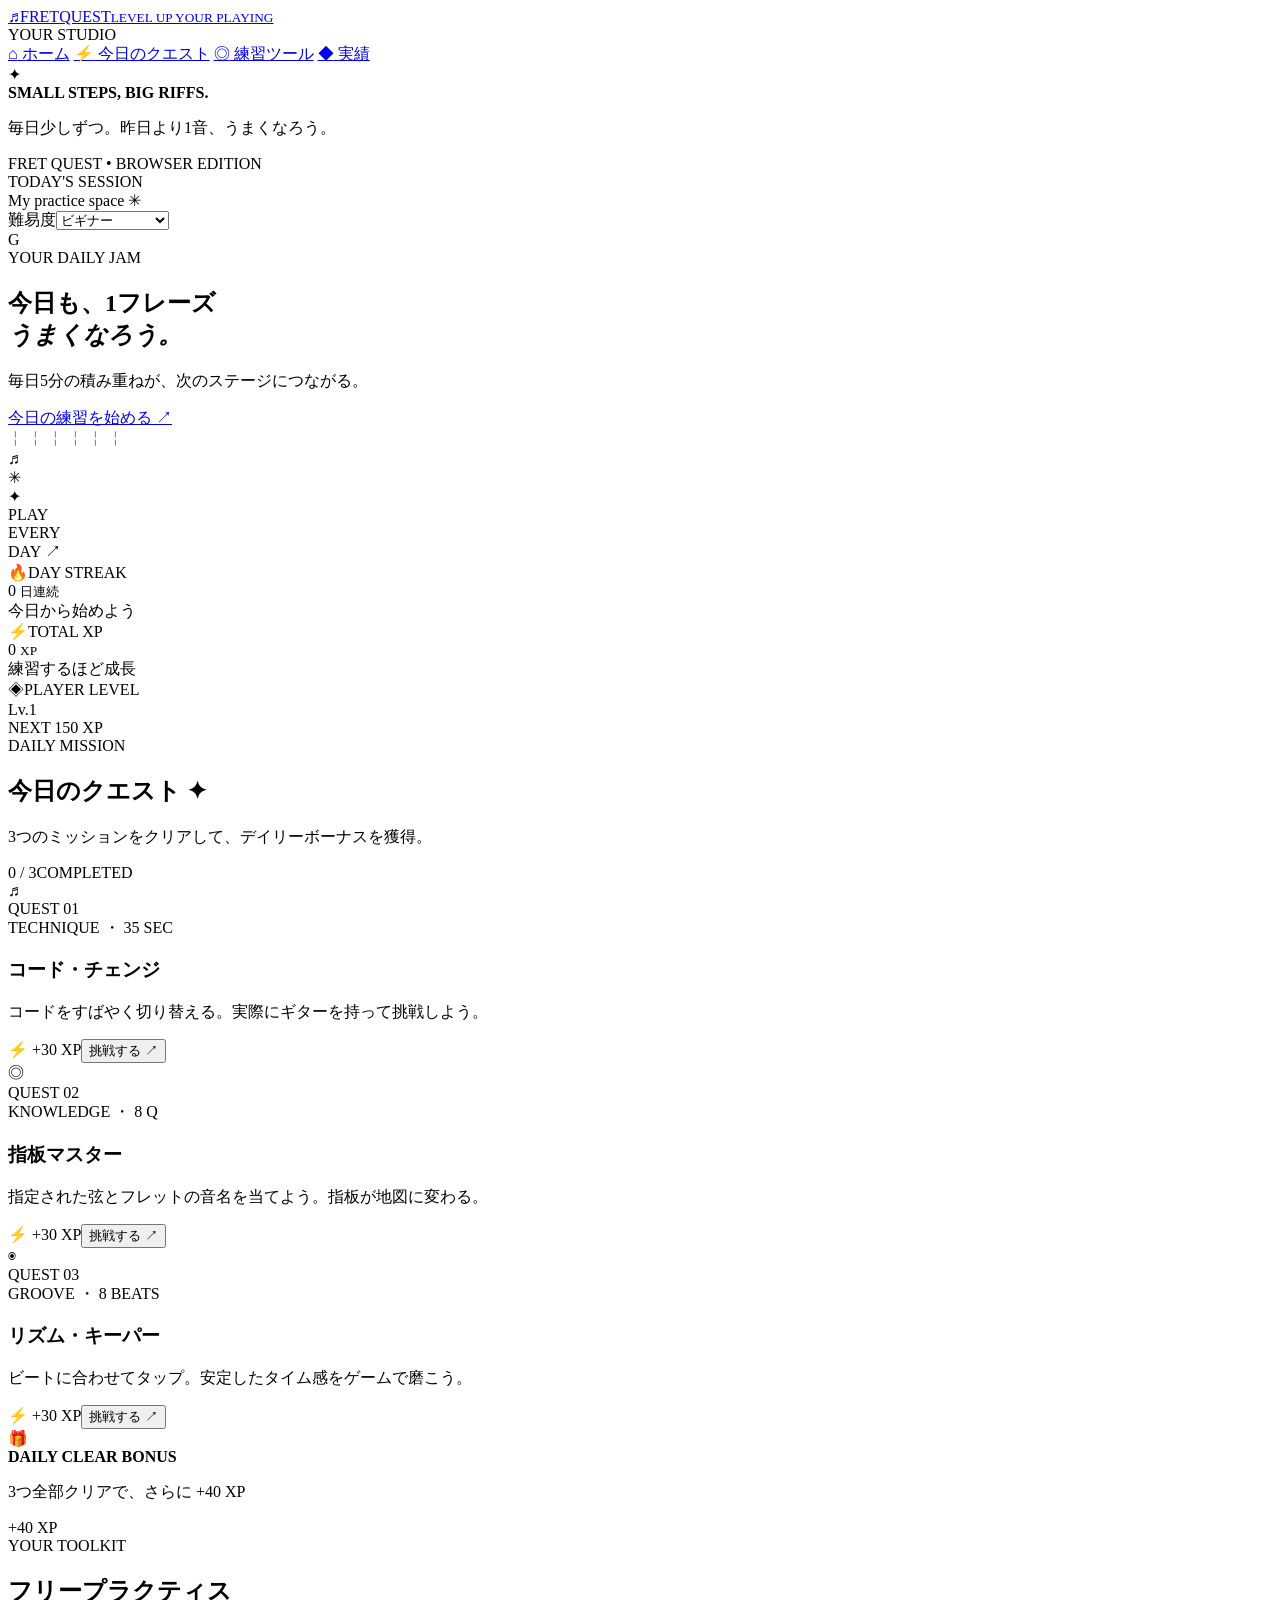
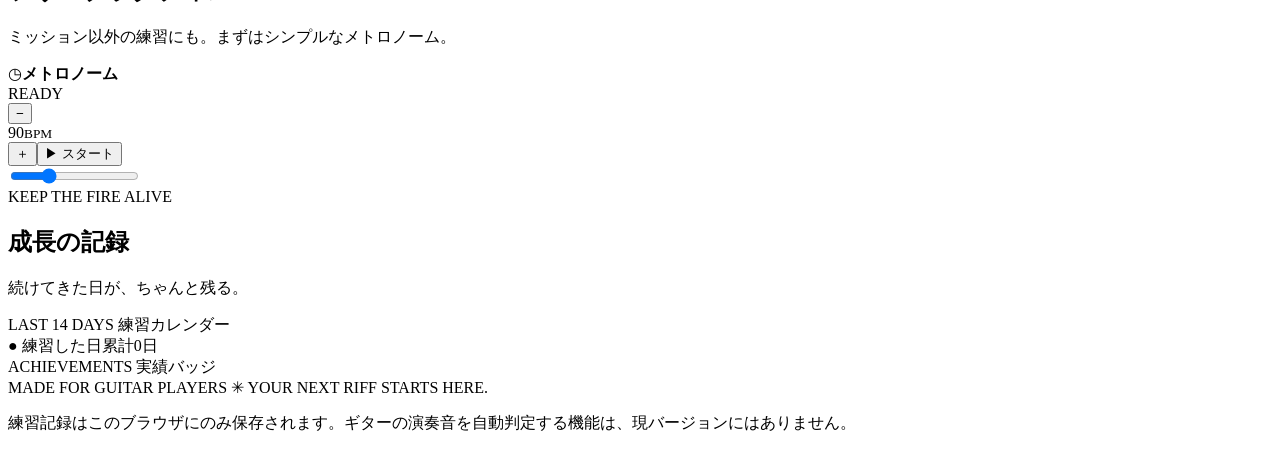
==== fret-quest/index.html @ 46cc46f6 "Add FRET QUEST guitar practice game HTML" ====
<!doctype html>
<html lang="ja">
<head>
  <meta charset="utf-8">
  <meta name="viewport" content="width=device-width,initial-scale=1,viewport-fit=cover">
  <meta name="theme-color" content="#0b1220">
  <meta name="description" content="1日5分から続ける、ギターのためのゲーム型練習アプリ。">
  <title>FRET QUEST | ギター練習をゲームに。</title>
  <link rel="preconnect" href="https://fonts.googleapis.com">
  <link rel="preconnect" href="https://fonts.gstatic.com" crossorigin>
  <link href="https://fonts.googleapis.com/css2?family=DM+Sans:wght@400;500;600;700;800&family=Noto+Sans+JP:wght@400;500;600;700;800;900&display=swap" rel="stylesheet">
  <link rel="stylesheet" href="./style.css">
  <script src="./app.js" defer></script>
</head>
<body>
<div class="app-shell">
  <aside class="sidebar">
    <a class="brand" href="#home" aria-label="FRET QUEST ホーム"><span class="brand-mark">♬</span><span>FRET<span class="brand-highlight">QUEST</span><small>LEVEL UP YOUR PLAYING</small></span></a>
    <div class="sidebar-label">YOUR STUDIO</div>
    <nav class="side-nav" aria-label="メインメニュー">
      <a href="#home" class="nav-link active"><span>⌂</span> ホーム</a>
      <a href="#missions" class="nav-link"><span>⚡</span> 今日のクエスト</a>
      <a href="#practice" class="nav-link"><span>◎</span> 練習ツール</a>
      <a href="#achievements" class="nav-link"><span>◆</span> 実績</a>
    </nav>
    <div class="sidebar-spacer"></div>
    <div class="sidebar-tip"><div class="tip-icon">✦</div><strong>SMALL STEPS, BIG RIFFS.</strong><p>毎日少しずつ。昨日より1音、うまくなろう。</p></div>
    <div class="sidebar-foot">FRET QUEST • BROWSER EDITION</div>
  </aside>
  <main id="home" class="main">
    <header class="topbar">
      <div><div class="date-label" id="today-label">TODAY'S SESSION</div><div class="topbar-title">My practice space <span class="wave">✳</span></div></div>
      <div class="top-actions"><label class="difficulty-label" for="difficulty">難易度</label><select id="difficulty" aria-label="練習難易度"><option value="beginner">ビギナー</option><option value="intermediate">プレイヤー</option><option value="advanced">チャレンジャー</option></select><div class="avatar" title="あなたのプロフィール">G</div></div>
    </header>
    <section class="welcome">
      <div class="welcome-copy"><div class="eyebrow"><span class="live-dot"></span> YOUR DAILY JAM</div><h1>今日も、1フレーズ<br><em>うまくなろう。</em></h1><p>毎日5分の積み重ねが、次のステージにつながる。</p><a class="primary-btn" href="#missions">今日の練習を始める <span>↗</span></a></div>
      <div class="hero-art" aria-hidden="true"><div class="halo halo-one"></div><div class="halo halo-two"></div><div class="guitar-body"><div class="guitar-neck"><span class="frets">╎ ╎ ╎ ╎ ╎ ╎</span></div><div class="guitar-head">♬</div><div class="guitar-pickup"></div><div class="guitar-hole"></div></div><div class="art-star star-a">✳</div><div class="art-star star-b">✦</div><div class="hero-sticker">PLAY<br>EVERY<br>DAY ↗</div></div>
    </section>
    <section class="stats-grid" aria-label="練習ステータス">
      <div class="stat"><div class="stat-top"><span>🔥</span><span>DAY STREAK</span></div><div class="stat-value"><span id="streak-value">0</span> <small>日連続</small></div><div class="stat-sub" id="streak-sub">今日から始めよう</div></div>
      <div class="stat"><div class="stat-top"><span>⚡</span><span>TOTAL XP</span></div><div class="stat-value"><span id="xp-value">0</span> <small>XP</small></div><div class="stat-sub">練習するほど成長</div></div>
      <div class="stat level-stat"><div class="stat-top"><span>◈</span><span>PLAYER LEVEL</span></div><div class="level-row"><div class="stat-value">Lv.<span id="level-value">1</span></div><span id="level-needed" class="level-next">NEXT 150 XP</span></div><div class="xp-track"><div id="xp-fill" class="xp-fill"></div></div></div>
    </section>
    <section class="section missions" id="missions">
      <div class="section-heading"><div><div class="kicker">DAILY MISSION</div><h2>今日のクエスト <span class="section-decoration">✦</span></h2><p>3つのミッションをクリアして、デイリーボーナスを獲得。</p></div><div class="mission-progress"><span id="mission-count">0 / 3</span><span>COMPLETED</span></div></div>
      <div class="daily-track" aria-label="デイリー進捗"><span class="track-on" id="daily-track-fill"></span></div>
      <div class="quest-grid">
        <article class="quest-card quest-chord" data-card="chord"><div class="quest-top"><div class="quest-icon">♬</div><span class="quest-no">QUEST 01</span></div><div class="quest-meta">TECHNIQUE <span>・</span> 35 SEC</div><h3>コード・チェンジ</h3><p>コードをすばやく切り替える。実際にギターを持って挑戦しよう。</p><div class="quest-footer"><span class="reward">⚡ +30 XP</span><button type="button" class="quest-button" data-launch="chord">挑戦する <span>↗</span></button></div></article>
        <article class="quest-card quest-fret" data-card="fret"><div class="quest-top"><div class="quest-icon">◎</div><span class="quest-no">QUEST 02</span></div><div class="quest-meta">KNOWLEDGE <span>・</span> 8 Q</div><h3>指板マスター</h3><p>指定された弦とフレットの音名を当てよう。指板が地図に変わる。</p><div class="quest-footer"><span class="reward">⚡ +30 XP</span><button type="button" class="quest-button" data-launch="fret">挑戦する <span>↗</span></button></div></article>
        <article class="quest-card quest-rhythm" data-card="rhythm"><div class="quest-top"><div class="quest-icon">◉</div><span class="quest-no">QUEST 03</span></div><div class="quest-meta">GROOVE <span>・</span> 8 BEATS</div><h3>リズム・キーパー</h3><p>ビートに合わせてタップ。安定したタイム感をゲームで磨こう。</p><div class="quest-footer"><span class="reward">⚡ +30 XP</span><button type="button" class="quest-button" data-launch="rhythm">挑戦する <span>↗</span></button></div></article>
      </div>
      <div class="bonus-banner"><span class="gift-icon">🎁</span><div><strong>DAILY CLEAR BONUS</strong><p id="bonus-caption">3つ全部クリアで、さらに +40 XP</p></div><span class="bonus-end" id="bonus-status">+40 XP</span></div>
    </section>
    <section class="section practice" id="practice">
      <div class="section-heading"><div><div class="kicker">YOUR TOOLKIT</div><h2>フリープラクティス</h2><p>ミッション以外の練習にも。まずはシンプルなメトロノーム。</p></div></div>
      <div class="tool-card"><div class="tool-heading"><div><span class="tool-icon">◷</span><strong>メトロノーム</strong></div><span class="tool-status" id="metro-status">READY</span></div><div class="metronome-controls"><button class="bpm-adjust" type="button" data-bpm="-5" aria-label="BPMを5下げる">−</button><div class="bpm-readout"><span id="bpm-value">90</span><small>BPM</small></div><button class="bpm-adjust" type="button" data-bpm="5" aria-label="BPMを5上げる">＋</button><button id="metro-toggle" type="button" class="metro-button">▶ スタート</button></div><input type="range" id="bpm-slider" min="40" max="220" step="1" value="90" aria-label="メトロノームのテンポ"><div class="beat-dots" aria-hidden="true"><span></span><span></span><span></span><span></span></div></div>
    </section>
    <section class="section achievements" id="achievements">
      <div class="section-heading"><div><div class="kicker">KEEP THE FIRE ALIVE</div><h2>成長の記録</h2><p>続けてきた日が、ちゃんと残る。</p></div></div>
      <div class="record-grid"><div class="record-card"><div class="record-top">LAST 14 DAYS <span>練習カレンダー</span></div><div class="calendar-row" id="calendar-row" aria-label="過去14日間の練習記録"></div><div class="calendar-foot"><span>● 練習した日</span><span id="practice-days">累計0日</span></div></div><div class="record-card"><div class="record-top">ACHIEVEMENTS <span>実績バッジ</span></div><div class="badges" id="badges"></div></div></div>
    </section>
    <footer class="footer">MADE FOR GUITAR PLAYERS <span>✳</span> YOUR NEXT RIFF STARTS HERE.<p>練習記録はこのブラウザにのみ保存されます。ギターの演奏音を自動判定する機能は、現バージョンにはありません。</p></footer>
  </main>
</div>
<div class="modal-backdrop" id="modal" hidden><div class="modal-dialog" role="dialog" aria-modal="true" aria-labelledby="modal-title"><div class="modal-header"><span class="modal-brand">FRET QUEST <span>✳</span></span><button class="modal-close" type="button" id="modal-close" aria-label="クエストを閉じる">✕</button></div><div class="modal-inner" id="modal-inner"></div></div></div>
<div class="toast" id="toast" role="status" aria-live="polite"></div>
</body>
</html>
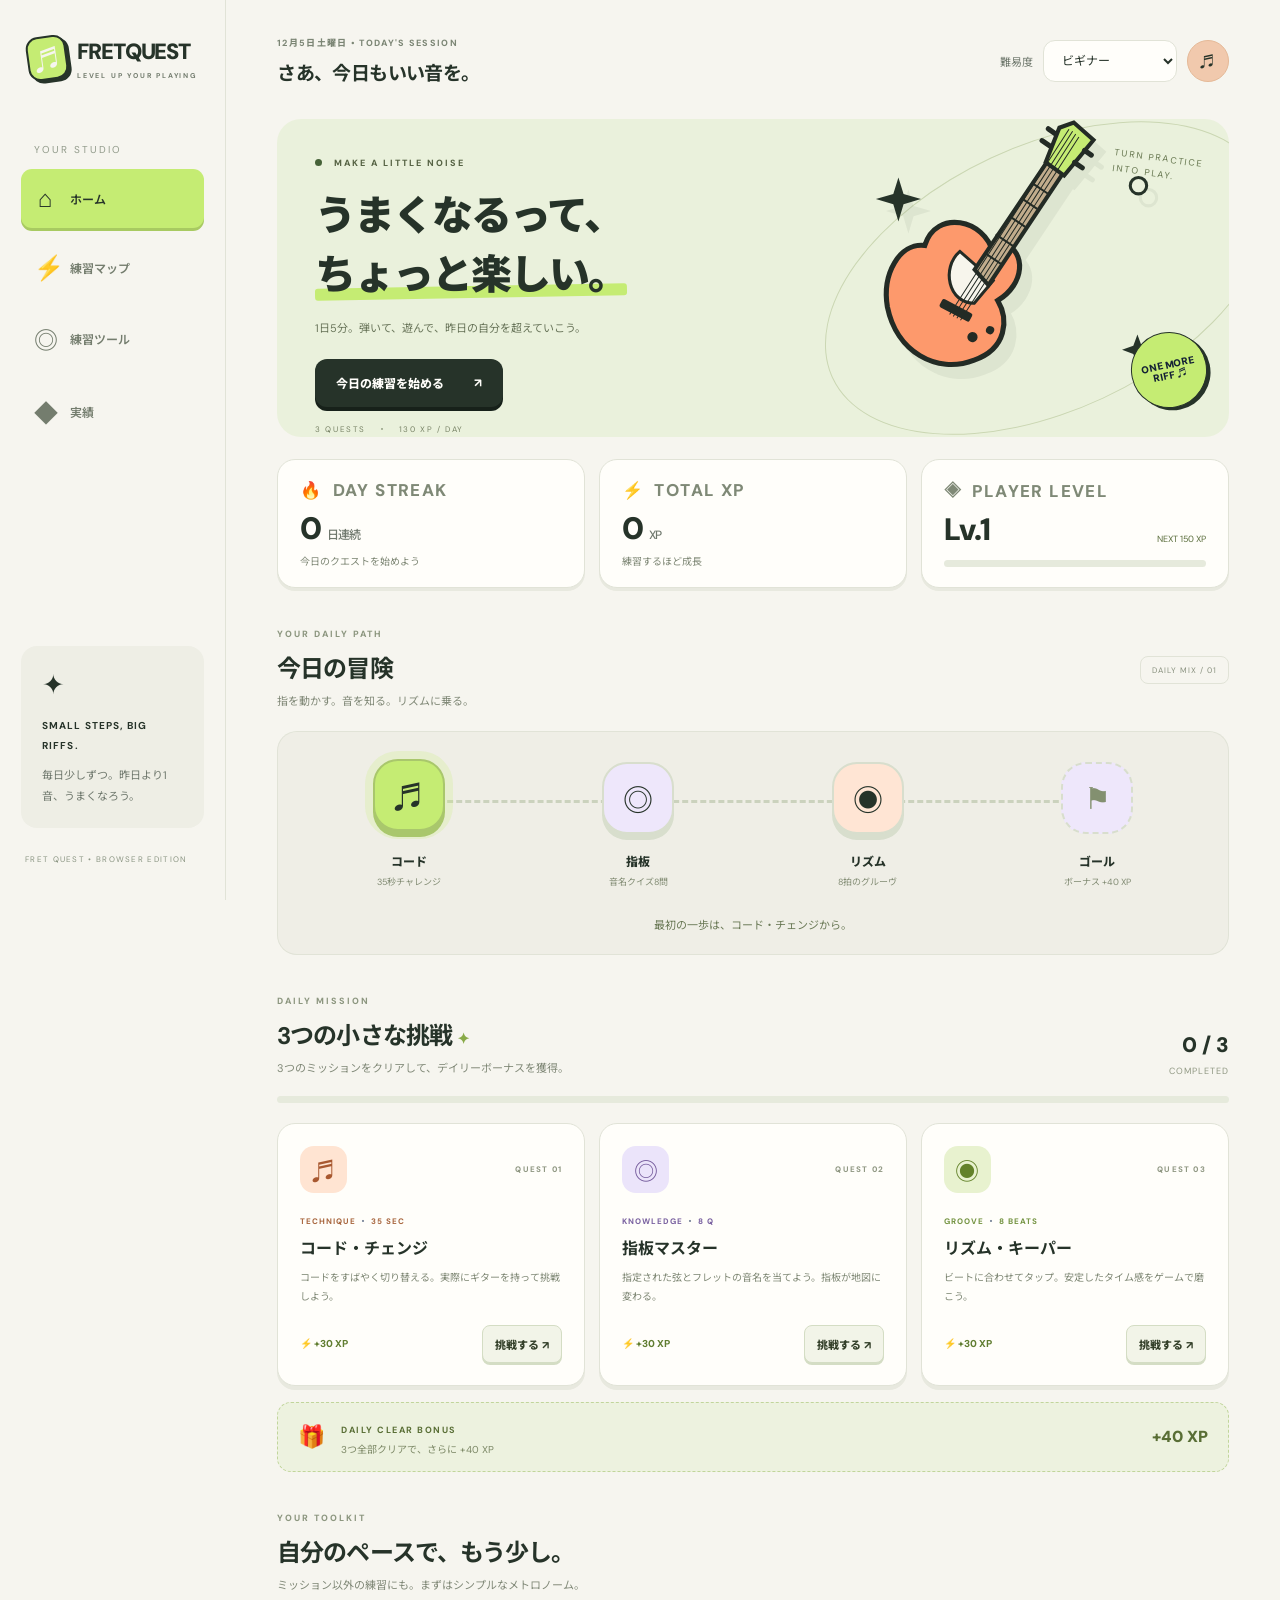
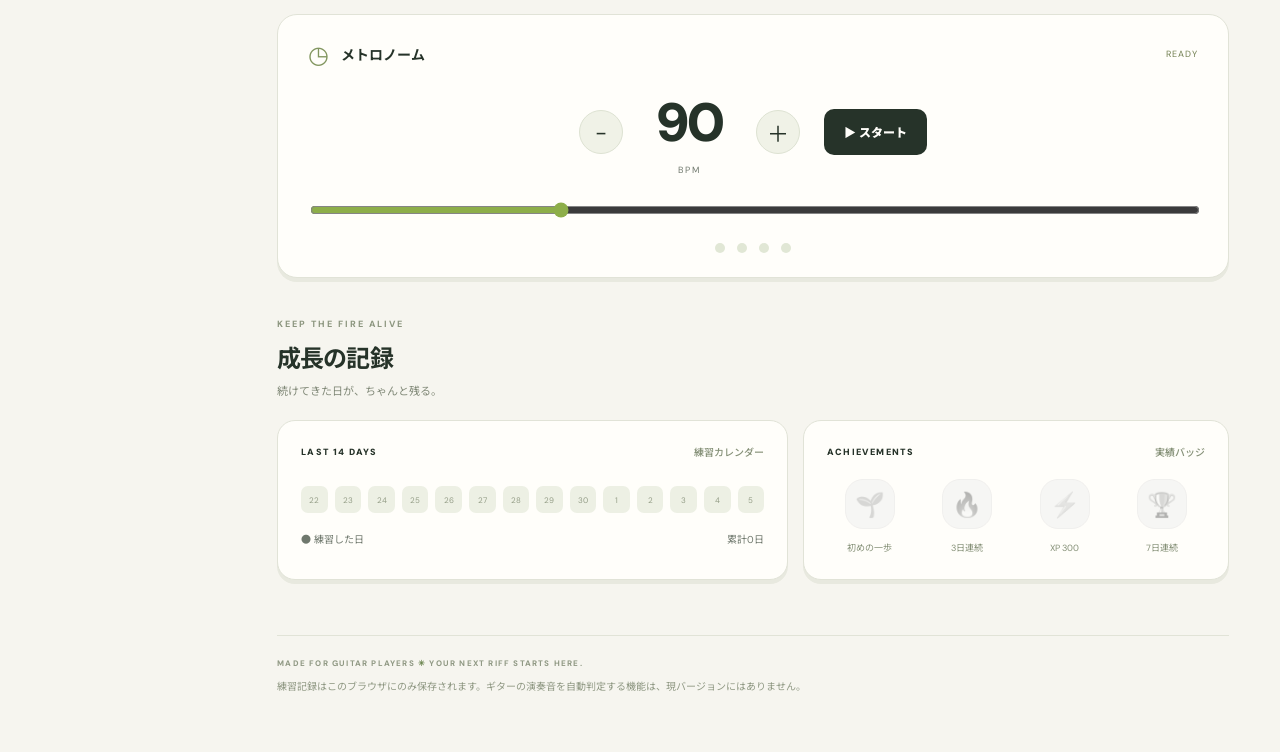
==== commit d29d4846: "Redesign FRET QUEST with daily practice path and mobile studio interface" ====
--- a/fret-quest/index.html
+++ b/fret-quest/index.html
@@ -3,14 +3,15 @@
 <head>
   <meta charset="utf-8">
   <meta name="viewport" content="width=device-width,initial-scale=1,viewport-fit=cover">
-  <meta name="theme-color" content="#0b1220">
+  <meta name="theme-color" content="#f6f5ef">
   <meta name="description" content="1日5分から続ける、ギターのためのゲーム型練習アプリ。">
   <title>FRET QUEST | ギター練習をゲームに。</title>
   <link rel="preconnect" href="https://fonts.googleapis.com">
   <link rel="preconnect" href="https://fonts.gstatic.com" crossorigin>
   <link href="https://fonts.googleapis.com/css2?family=DM+Sans:wght@400;500;600;700;800&family=Noto+Sans+JP:wght@400;500;600;700;800;900&display=swap" rel="stylesheet">
-  <link rel="stylesheet" href="./style.css">
-  <script src="./app.js" defer></script>
+  <link rel="icon" type="image/svg+xml" href="data:image/svg+xml,%3Csvg xmlns='http://www.w3.org/2000/svg' viewBox='0 0 40 40'%3E%3Crect width='40' height='40' rx='12' fill='%23c5ec73'/%3E%3Ctext x='8' y='30' font-size='29'%3E%E2%99%AC%3C/text%3E%3C/svg%3E">
+  <link rel="stylesheet" href="./style.css?v=20261008b">
+  <script src="./app.js?v=20261008b" defer></script>
 </head>
 <body>
 <div class="app-shell">
@@ -19,7 +20,7 @@
     <div class="sidebar-label">YOUR STUDIO</div>
     <nav class="side-nav" aria-label="メインメニュー">
       <a href="#home" class="nav-link active"><span>⌂</span> ホーム</a>
-      <a href="#missions" class="nav-link"><span>⚡</span> 今日のクエスト</a>
+      <a href="#journey" class="nav-link"><span>⚡</span> 練習マップ</a>
       <a href="#practice" class="nav-link"><span>◎</span> 練習ツール</a>
       <a href="#achievements" class="nav-link"><span>◆</span> 実績</a>
     </nav>
@@ -29,20 +30,21 @@
   </aside>
   <main id="home" class="main">
     <header class="topbar">
-      <div><div class="date-label" id="today-label">TODAY'S SESSION</div><div class="topbar-title">My practice space <span class="wave">✳</span></div></div>
-      <div class="top-actions"><label class="difficulty-label" for="difficulty">難易度</label><select id="difficulty" aria-label="練習難易度"><option value="beginner">ビギナー</option><option value="intermediate">プレイヤー</option><option value="advanced">チャレンジャー</option></select><div class="avatar" title="あなたのプロフィール">G</div></div>
+      <div><div class="date-label" id="today-label">TODAY'S SESSION</div><div class="topbar-title">さあ、今日もいい音を。</div></div>
+      <div class="top-actions"><label class="difficulty-label" for="difficulty">難易度</label><select id="difficulty" aria-label="練習難易度"><option value="beginner">ビギナー</option><option value="intermediate">プレイヤー</option><option value="advanced">チャレンジャー</option></select><div class="avatar" title="ギタープレイヤー" aria-hidden="true">♬</div></div>
     </header>
     <section class="welcome">
-      <div class="welcome-copy"><div class="eyebrow"><span class="live-dot"></span> YOUR DAILY JAM</div><h1>今日も、1フレーズ<br><em>うまくなろう。</em></h1><p>毎日5分の積み重ねが、次のステージにつながる。</p><a class="primary-btn" href="#missions">今日の練習を始める <span>↗</span></a></div>
-      <div class="hero-art" aria-hidden="true"><div class="halo halo-one"></div><div class="halo halo-two"></div><div class="guitar-body"><div class="guitar-neck"><span class="frets">╎ ╎ ╎ ╎ ╎ ╎</span></div><div class="guitar-head">♬</div><div class="guitar-pickup"></div><div class="guitar-hole"></div></div><div class="art-star star-a">✳</div><div class="art-star star-b">✦</div><div class="hero-sticker">PLAY<br>EVERY<br>DAY ↗</div></div>
+      <div class="welcome-copy"><div class="eyebrow"><span class="live-dot"></span> MAKE A LITTLE NOISE</div><h1>うまくなるって、<br><em>ちょっと楽しい。</em></h1><p>1日5分。弾いて、遊んで、昨日の自分を超えていこう。</p><button class="primary-btn" id="daily-start" type="button">今日の練習を始める <span>↗</span></button><div class="hero-caption">3 QUESTS <span>・</span> 130 XP / DAY</div></div>
+      <div class="hero-art" aria-hidden="true"><div class="art-orbit"></div><div class="art-caption">TURN PRACTICE<br>INTO PLAY.</div><svg class="guitar-illustration" viewBox="0 0 390 310" fill="none"><g transform="rotate(28 205 160)"><path d="M155 153C133 128 86 141 93 178C70 187 69 222 89 248C117 282 162 284 188 254C211 229 199 203 181 192C197 165 183 137 161 140Z" fill="#fd996c" stroke="#232b25" stroke-width="5"/><path d="M126 167C117 190 140 217 162 205L168 177Z" fill="#f7f5ec" stroke="#232b25" stroke-width="3"/><path d="M147 176L160 50L179 52L166 183Z" fill="#c1ac8c" stroke="#232b25" stroke-width="4"/><path d="M159 51L155 15L165 4L190 10L181 54Z" fill="#c5ec73" stroke="#232b25" stroke-width="4"/><path d="M146 226L164 12M150 226L168 12M154 226L172 13M158 226L176 14" stroke="#232b25" stroke-width="1"/><path d="M156 75L175 77M154 93L173 95M152 114L171 116M149 136L169 138M148 157L167 159" stroke="#232b25" stroke-width="2"/><rect x="133" y="215" width="33" height="9" rx="2" fill="#232b25"/><circle cx="176" cy="235" r="5" fill="#232b25"/><circle cx="188" cy="221" r="4" fill="#232b25"/><path d="M154 22L146 21M155 35L146 34M187 23L195 24M184 38L193 39" stroke="#232b25" stroke-width="5" stroke-linecap="round"/></g><path d="M72 57L77 73L94 78L77 83L72 100L67 83L50 78L67 73Z" fill="#263329"/><path d="M305 210L309 221L320 225L309 229L305 240L301 229L290 225L301 221Z" fill="#263329"/><circle cx="306" cy="65" r="8" stroke="#263329" stroke-width="3"/></svg><div class="hero-sticker">ONE MORE<br>RIFF ♬</div></div>
     </section>
     <section class="stats-grid" aria-label="練習ステータス">
       <div class="stat"><div class="stat-top"><span>🔥</span><span>DAY STREAK</span></div><div class="stat-value"><span id="streak-value">0</span> <small>日連続</small></div><div class="stat-sub" id="streak-sub">今日から始めよう</div></div>
       <div class="stat"><div class="stat-top"><span>⚡</span><span>TOTAL XP</span></div><div class="stat-value"><span id="xp-value">0</span> <small>XP</small></div><div class="stat-sub">練習するほど成長</div></div>
       <div class="stat level-stat"><div class="stat-top"><span>◈</span><span>PLAYER LEVEL</span></div><div class="level-row"><div class="stat-value">Lv.<span id="level-value">1</span></div><span id="level-needed" class="level-next">NEXT 150 XP</span></div><div class="xp-track"><div id="xp-fill" class="xp-fill"></div></div></div>
     </section>
+    <section class="section journey" id="journey" aria-labelledby="journey-title"><div class="section-heading"><div><div class="kicker">YOUR DAILY PATH</div><h2 id="journey-title">今日の冒険</h2><p>指を動かす。音を知る。リズムに乗る。</p></div><span class="path-tag">DAILY MIX / 01</span></div><div class="journey-map"><div class="journey-line"></div><button type="button" class="journey-node" data-launch="chord" data-path="chord"><span class="node-bubble">♬</span><span class="node-name">コード</span><small>35秒チャレンジ</small></button><button type="button" class="journey-node" data-launch="fret" data-path="fret"><span class="node-bubble">◎</span><span class="node-name">指板</span><small>音名クイズ8問</small></button><button type="button" class="journey-node" data-launch="rhythm" data-path="rhythm"><span class="node-bubble">◉</span><span class="node-name">リズム</span><small>8拍のグルーヴ</small></button><div class="journey-node finish-node" id="path-finish"><span class="node-bubble">⚑</span><span class="node-name">ゴール</span><small>ボーナス +40 XP</small></div></div><div class="path-message" id="path-message" aria-live="polite">最初の一歩は、コード・チェンジから。</div></section>
     <section class="section missions" id="missions">
-      <div class="section-heading"><div><div class="kicker">DAILY MISSION</div><h2>今日のクエスト <span class="section-decoration">✦</span></h2><p>3つのミッションをクリアして、デイリーボーナスを獲得。</p></div><div class="mission-progress"><span id="mission-count">0 / 3</span><span>COMPLETED</span></div></div>
+      <div class="section-heading"><div><div class="kicker">DAILY MISSION</div><h2>3つの小さな挑戦 <span class="section-decoration">✦</span></h2><p>3つのミッションをクリアして、デイリーボーナスを獲得。</p></div><div class="mission-progress"><span id="mission-count">0 / 3</span><span>COMPLETED</span></div></div>
       <div class="daily-track" aria-label="デイリー進捗"><span class="track-on" id="daily-track-fill"></span></div>
       <div class="quest-grid">
         <article class="quest-card quest-chord" data-card="chord"><div class="quest-top"><div class="quest-icon">♬</div><span class="quest-no">QUEST 01</span></div><div class="quest-meta">TECHNIQUE <span>・</span> 35 SEC</div><h3>コード・チェンジ</h3><p>コードをすばやく切り替える。実際にギターを持って挑戦しよう。</p><div class="quest-footer"><span class="reward">⚡ +30 XP</span><button type="button" class="quest-button" data-launch="chord">挑戦する <span>↗</span></button></div></article>
@@ -52,7 +54,7 @@
       <div class="bonus-banner"><span class="gift-icon">🎁</span><div><strong>DAILY CLEAR BONUS</strong><p id="bonus-caption">3つ全部クリアで、さらに +40 XP</p></div><span class="bonus-end" id="bonus-status">+40 XP</span></div>
     </section>
     <section class="section practice" id="practice">
-      <div class="section-heading"><div><div class="kicker">YOUR TOOLKIT</div><h2>フリープラクティス</h2><p>ミッション以外の練習にも。まずはシンプルなメトロノーム。</p></div></div>
+      <div class="section-heading"><div><div class="kicker">YOUR TOOLKIT</div><h2>自分のペースで、もう少し。</h2><p>ミッション以外の練習にも。まずはシンプルなメトロノーム。</p></div></div>
       <div class="tool-card"><div class="tool-heading"><div><span class="tool-icon">◷</span><strong>メトロノーム</strong></div><span class="tool-status" id="metro-status">READY</span></div><div class="metronome-controls"><button class="bpm-adjust" type="button" data-bpm="-5" aria-label="BPMを5下げる">−</button><div class="bpm-readout"><span id="bpm-value">90</span><small>BPM</small></div><button class="bpm-adjust" type="button" data-bpm="5" aria-label="BPMを5上げる">＋</button><button id="metro-toggle" type="button" class="metro-button">▶ スタート</button></div><input type="range" id="bpm-slider" min="40" max="220" step="1" value="90" aria-label="メトロノームのテンポ"><div class="beat-dots" aria-hidden="true"><span></span><span></span><span></span><span></span></div></div>
     </section>
     <section class="section achievements" id="achievements">
@@ -65,4 +67,4 @@
 <div class="modal-backdrop" id="modal" hidden><div class="modal-dialog" role="dialog" aria-modal="true" aria-labelledby="modal-title"><div class="modal-header"><span class="modal-brand">FRET QUEST <span>✳</span></span><button class="modal-close" type="button" id="modal-close" aria-label="クエストを閉じる">✕</button></div><div class="modal-inner" id="modal-inner"></div></div></div>
 <div class="toast" id="toast" role="status" aria-live="polite"></div>
 </body>
-</html>+</html>
--- a/fret-quest/style.css
+++ b/fret-quest/style.css
@@ -0,0 +1,8 @@
+:root{--bg:#0b1220;--panel:#131d2e;--panel2:#182338;--ink:#f6f8fd;--muted:#95a1b8;--line:#29354a;--lime:#c5f36c;--violet:#b4a3fb;--orange:#ffb474}*{box-sizing:border-box}html{scroll-behavior:smooth}body{margin:0;background:var(--bg);color:var(--ink);font:15px 'DM Sans','Noto Sans JP',sans-serif}button,select{font:inherit}button{cursor:pointer}a{color:inherit;text-decoration:none}.app-shell{display:flex;min-height:100vh}.sidebar{width:248px;flex-shrink:0;position:sticky;top:0;height:100vh;border-right:1px solid var(--line);padding:30px 20px;display:flex;flex-direction:column;background:#0d1625}.brand{display:flex;align-items:center;gap:10px;font-size:21px;font-weight:900;letter-spacing:-1.2px;padding:0 6px}.brand-mark{width:37px;height:37px;border-radius:12px;background:var(--lime);color:var(--bg);display:grid;place-items:center;font-size:26px}.brand-highlight{color:var(--lime)}.brand small{display:block;color:var(--muted);font-size:8px;letter-spacing:2.2px;font-weight:700;margin-top:2px}.sidebar-label{font-size:10px;color:#65748f;letter-spacing:2px;margin:59px 13px 13px}.side-nav{display:grid;gap:8px}.nav-link{padding:14px 13px;color:#9eaac0;border-radius:11px;font-weight:600;font-size:13px;display:flex;align-items:center;gap:14px}.nav-link span{font-size:23px;width:22px;text-align:center}.nav-link:hover,.nav-link.active{background:#1e2c3b;color:var(--lime)}.sidebar-spacer{flex:1}.sidebar-tip{background:#172638;padding:20px;border:1px solid #293e4a;border-radius:13px}.tip-icon{color:var(--lime);font-size:27px;margin-bottom:12px}.sidebar-tip strong{font-size:10px;letter-spacing:1.1px}.sidebar-tip p{font-size:12px;line-height:1.9;color:#abb9ca;margin-bottom:0}.sidebar-foot{margin:26px 4px 0;font-size:9px;letter-spacing:1.3px;color:#63718a}.main{width:min(100%,1200px);margin:0 auto;padding:27px clamp(22px,4vw,65px) 32px;min-width:0}.topbar{display:flex;align-items:center;justify-content:space-between;margin-bottom:30px}.date-label{font-size:10px;letter-spacing:2px;color:var(--muted);font-weight:800}.topbar-title{font-size:16px;font-weight:700;margin-top:8px}.wave{color:var(--lime)}.top-actions{display:flex;align-items:center;gap:14px}.difficulty-label{font-size:11px;color:var(--muted)}select{background:#1a2638;color:#eee;border:1px solid #344056;padding:10px 12px;border-radius:9px;font-size:12px}.avatar{display:grid;place-items:center;width:35px;height:35px;border-radius:50%;background:var(--violet);color:#172139;font-weight:900}.welcome{height:278px;background:#22364b;overflow:hidden;border-radius:19px;position:relative;display:flex;justify-content:space-between;border:1px solid #314d62}.welcome-copy{padding:37px 0 35px 44px;z-index:1}.eyebrow{font-size:10px;font-weight:800;letter-spacing:2.3px;color:var(--lime)}.live-dot{display:inline-block;width:7px;height:7px;border-radius:50%;background:var(--lime);margin-right:8px}.welcome h1{font-size:clamp(24px,3.2vw,36px);letter-spacing:-1.1px;line-height:1.45;margin:14px 0 9px;font-weight:900}.welcome h1 em{color:var(--lime);font-style:normal}.welcome p{color:#d1dbe5;font-size:12px;margin:0 0 19px}.primary-btn{display:inline-flex;gap:22px;background:var(--lime);color:#102010;padding:12px 19px;border-radius:9px;font-weight:800;font-size:12px;align-items:center}.primary-btn:hover{background:#e2ff9a}.hero-art{position:relative;width:43%;min-width:260px;overflow:hidden}.halo{position:absolute;width:330px;height:330px;border:1px solid #5d798c;border-radius:50%;right:-42px;top:-25px}.halo-two{width:210px;height:210px;right:20px;top:40px}.guitar-body{position:absolute;top:116px;left:42px;width:230px;height:122px;background:#d2f47e;border:9px solid #111e2b;border-radius:49% 42% 48% 50%;transform:rotate(-36deg);box-shadow:0 15px 0 #91b657}.guitar-neck{position:absolute;left:150px;top:38px;width:235px;height:32px;background:#f6dfbe;border:6px solid #111e2b;border-radius:4px;transform-origin:left center}.frets{font-size:20px;letter-spacing:13px;color:#273747;position:absolute;top:-8px;left:8px;white-space:nowrap}.guitar-head{position:absolute;left:370px;top:27px;color:var(--lime);font-size:60px}.guitar-pickup{position:absolute;left:111px;top:31px;width:11px;height:50px;border-radius:5px;background:#192a36}.guitar-hole{position:absolute;left:55px;top:30px;width:57px;height:52px;border-radius:50%;background:#192a36;border:7px solid #edfcb8}.art-star{position:absolute;color:var(--lime)}.star-a{top:39px;left:21px;font-size:42px}.star-b{bottom:22px;right:15px;font-size:39px}.hero-sticker{position:absolute;right:28px;bottom:36px;border-radius:50%;width:83px;height:83px;background:#fcb970;color:#142135;display:grid;place-items:center;text-align:center;font-size:11px;line-height:1.1;font-weight:900;transform:rotate(16deg)}.stats-grid{display:grid;grid-template-columns:repeat(3,minmax(0,1fr));gap:15px;margin-top:20px}.stat{min-height:137px;padding:21px 23px;background:var(--panel);border:1px solid var(--line);border-radius:15px}.stat-top{display:flex;align-items:center;gap:10px;color:#acb6ca;font-weight:800;letter-spacing:1.5px;font-size:10px}.stat-top span{font-size:20px}.stat-value{font-size:33px;line-height:1.3;font-weight:900;margin-top:10px}.stat-value small{font-size:12px;font-weight:500;color:var(--muted)}.stat-sub{font-size:10px;color:var(--muted);margin-top:4px}.level-row{display:flex;align-items:end;justify-content:space-between}.level-next{font-size:10px;color:var(--lime);margin-bottom:5px}.xp-track,.daily-track{height:7px;background:#303e4a;overflow:hidden;border-radius:100px}.xp-fill,.track-on{display:block;height:100%;width:0;background:var(--lime);border-radius:100px;transition:width .35s}.xp-track{margin-top:10px}.section{scroll-margin-top:22px;margin-top:47px}.section-heading{display:flex;justify-content:space-between;align-items:end;gap:20px}.kicker{font-size:10px;letter-spacing:2.4px;font-weight:800;color:var(--lime)}h2{font-size:24px;letter-spacing:-.7px;margin:8px 0 7px}.section-decoration{font-size:15px;color:var(--lime)}.section-heading p{color:var(--muted);font-size:12px;margin:0}.mission-progress{text-align:right;white-space:nowrap}.mission-progress span:first-child{display:block;color:var(--lime);font-size:21px;font-weight:900}.mission-progress span:last-child{font-size:9px;color:var(--muted);letter-spacing:1px}.daily-track{margin:19px 0 16px;height:6px}.quest-grid{display:grid;grid-template-columns:repeat(3,minmax(0,1fr));gap:15px}.quest-card{background:var(--panel);padding:22px;border:1px solid var(--line);border-radius:15px;display:flex;flex-direction:column;min-height:245px}.quest-card.complete{border-color:#75b164}.quest-top,.quest-footer{display:flex;justify-content:space-between;align-items:center;gap:8px}.quest-icon{width:43px;height:43px;border-radius:12px;background:#3b373c;color:var(--orange);display:grid;place-items:center;font-size:24px}.quest-fret .quest-icon{background:#30334e;color:var(--violet)}.quest-rhythm .quest-icon{background:#273c3c;color:var(--lime)}.quest-no{font-size:9px;letter-spacing:1.2px;color:#8996aa;font-weight:800}.quest-meta{font-size:9px;color:var(--orange);letter-spacing:1px;font-weight:800;margin-top:22px}.quest-fret .quest-meta{color:var(--violet)}.quest-rhythm .quest-meta{color:var(--lime)}.quest-meta span{color:#768297}.quest-card h3{font-size:17px;margin:7px 0}.quest-card p{font-size:11px;line-height:1.85;color:var(--muted);margin:0 0 19px;flex:1}.reward{color:var(--lime);font-size:11px;font-weight:800}.quest-button{padding:9px 12px;border-radius:8px;border:1px solid #4a5b6c;background:#28384a;color:white;font-size:11px;font-weight:800}.quest-button:hover{background:#3b4c5d}.quest-card.complete .quest-button{background:#304a3a;border-color:#608c6c;color:#cefab5}.bonus-banner{display:flex;align-items:center;gap:16px;border:1px dashed #50634b;background:#1c2e2b;padding:17px 20px;border-radius:12px;margin-top:16px}.gift-icon{font-size:26px}.bonus-banner strong{font-size:11px;letter-spacing:1.3px;color:var(--lime)}.bonus-banner p{margin:3px 0 0;font-size:11px;color:#bbcac0}.bonus-end{margin-left:auto;font-weight:900;color:var(--lime);white-space:nowrap}.tool-card{background:var(--panel);border:1px solid var(--line);border-radius:15px;padding:24px;margin-top:18px}.tool-heading,.tool-heading>div{display:flex;align-items:center;gap:12px}.tool-heading{justify-content:space-between}.tool-icon{color:var(--violet);font-size:24px}.tool-status{color:var(--lime);font-size:10px;letter-spacing:1px}.metronome-controls{display:flex;align-items:center;justify-content:center;gap:24px;margin:17px 0}.bpm-adjust{width:40px;height:40px;border-radius:50%;border:1px solid #586476;background:#243348;color:#eff4fc;font-size:22px}.bpm-readout{text-align:center;min-width:85px}.bpm-readout span{display:block;font-size:40px;font-weight:900}.bpm-readout small{color:var(--muted);font-size:11px}.metro-button{border:0;background:var(--lime);color:#17201b;font-size:12px;font-weight:900;border-radius:10px;padding:14px 20px}.metro-button.running{background:#efaaa0}#bpm-slider{width:100%;accent-color:var(--lime)}.beat-dots{display:flex;justify-content:center;gap:12px;margin-top:15px}.beat-dots span{height:10px;width:10px;border-radius:50%;background:#405064}.beat-dots span.lit{background:var(--lime);box-shadow:0 0 13px var(--lime)}.record-grid{display:grid;grid-template-columns:1.2fr 1fr;gap:15px;margin-top:19px}.record-card{background:var(--panel);border:1px solid var(--line);padding:23px;border-radius:15px}.record-top{display:flex;align-items:center;justify-content:space-between;font-size:11px;font-weight:900;letter-spacing:1px}.record-top span{font-size:10px;font-weight:500;letter-spacing:0;color:var(--muted)}.calendar-row{display:grid;grid-template-columns:repeat(14,1fr);gap:7px;margin:27px 0 18px}.calendar-day{aspect-ratio:1;border-radius:5px;background:#283647;display:grid;place-items:center;font-size:9px;color:#8899ad}.calendar-day.active{background:var(--lime);color:#17251c;font-weight:900}.calendar-foot{display:flex;justify-content:space-between;color:var(--muted);font-size:10px}.badges{display:flex;gap:12px;align-items:center;justify-content:space-around;margin-top:20px}.badge{text-align:center;opacity:.33}.badge.unlocked{opacity:1}.badge-icon{width:50px;height:50px;border-radius:15px;display:grid;place-items:center;border:1px solid #6d6479;background:#302e43;font-size:24px;margin:0 auto 7px}.badge small{font-size:10px;color:#d3d9e5}.footer{margin-top:55px;padding:22px 0;border-top:1px solid var(--line);font-size:9px;font-weight:800;letter-spacing:1.4px;color:#8290a4}.footer span{color:var(--lime)}.footer p{font-weight:400;letter-spacing:0;line-height:1.8}.modal-backdrop{position:fixed;inset:0;background:#030711db;z-index:20;display:grid;place-items:center;padding:18px}.modal-backdrop[hidden]{display:none}.modal-dialog{background:#172437;border:1px solid #45556b;box-shadow:0 25px 120px #0009;border-radius:18px;width:min(100%,550px);max-height:calc(100vh - 36px);overflow-y:auto}.modal-header{display:flex;justify-content:space-between;align-items:center;padding:18px 24px;border-bottom:1px solid #36475b}.modal-brand{font-size:11px;letter-spacing:1.8px;font-weight:900}.modal-brand span{color:var(--lime)}.modal-close{background:none;color:white;border:0;font-size:19px}.modal-inner{padding:26px}.modal-inner h2{font-size:25px}.modal-inner p{font-size:13px;color:#afbdd0;line-height:1.9}.quest-note{font-size:11px;color:var(--muted);margin-bottom:20px}.question-big{font-size:27px;font-weight:900;text-align:center;padding:30px 0}.answers{display:grid;grid-template-columns:repeat(2,1fr);gap:10px}.answer-button,.action-button{border:1px solid #50637a;border-radius:11px;background:#26394e;color:white;padding:16px;font-weight:800}.answer-button:hover,.action-button:hover{background:#38536a}.answer-button:disabled{opacity:.65;cursor:default}.answer-button.correct{border-color:var(--lime);color:var(--lime)}.action-button{background:var(--lime);color:#18251d;border-color:var(--lime);width:100%;margin-top:14px}.lesson-progress{color:var(--lime);font-size:12px;letter-spacing:1px;font-weight:800}.lesson-feedback{min-height:30px;margin-top:12px;color:var(--lime);font-size:12px}.chord-target{font-size:75px;color:var(--lime);text-align:center;font-weight:900;padding:8px 0}.timer-big{text-align:center;font-size:36px;font-weight:900}.rhythm-pad{width:100%;height:175px;display:grid;place-items:center;border-radius:17px;background:#303c53;border:2px solid #516682;color:#fff;font-size:28px;font-weight:900;user-select:none;touch-action:manipulation}.rhythm-pad.flash{background:var(--lime);color:#192519}.rhythm-pad:disabled{opacity:.6}.modal-success{text-align:center}.modal-success .success-icon{font-size:65px}.modal-success h2{color:var(--lime)}.toast{position:fixed;bottom:25px;left:50%;transform:translateX(-50%) translateY(30px);background:var(--lime);color:#172518;font-weight:900;padding:12px 20px;border-radius:11px;opacity:0;z-index:40;pointer-events:none;transition:.25s}.toast.visible{opacity:1;transform:translateX(-50%) translateY(0)}@media(max-width:1050px){.sidebar{width:215px}.main{padding-inline:24px}.quest-grid{gap:10px}.quest-card{padding:16px}.welcome-copy{padding-left:28px}}@media(max-width:800px){.app-shell{display:block}.sidebar{position:static;width:auto;height:auto;padding:14px 20px;flex-direction:row;align-items:center;justify-content:space-between}.sidebar-label,.sidebar-tip,.sidebar-foot,.sidebar-spacer{display:none}.side-nav{display:flex;gap:5px}.nav-link{font-size:0;padding:9px}.nav-link span{font-size:22px}.main{padding:22px}.hero-art{opacity:.65}.welcome-copy{position:relative;z-index:3}}@media(max-width:620px){.brand{font-size:16px}.brand-mark{width:30px;height:30px;font-size:20px}.brand small{font-size:6px}.topbar{margin-bottom:21px}.topbar-title{font-size:13px}.difficulty-label{display:none}.welcome{height:258px}.welcome-copy{padding:29px 20px}.welcome p{max-width:220px;line-height:1.8}.hero-art{position:absolute;right:-145px;top:0;height:100%;opacity:.38}.stats-grid{gap:8px}.stat{min-height:120px;padding:13px 10px}.stat-top{gap:4px;font-size:7px;letter-spacing:.2px}.stat-top span{font-size:16px}.stat-value{font-size:27px}.stat-value small{font-size:9px}.stat-sub,.level-next{font-size:8px}.section{margin-top:34px}.section-heading{align-items:start}.section-heading h2{font-size:20px}.section-heading p{font-size:11px;line-height:1.7}.mission-progress span:first-child{font-size:17px}.quest-grid{grid-template-columns:1fr}.quest-card{min-height:175px;padding:19px}.quest-meta{margin-top:12px}.quest-card p{margin-bottom:14px}.record-grid{grid-template-columns:1fr}.metronome-controls{gap:11px}.calendar-row{gap:4px}.record-card{padding:16px}.modal-inner{padding:22px}.footer{margin-top:35px}}
+/* FRET QUEST / Studio edition */
+:root{--bg:#f6f5ef;--panel:#fffefa;--panel2:#efeee7;--ink:#263329;--muted:#6f786d;--line:#e1e3d7;--lime:#c5ec73;--violet:#b9a8e5;--orange:#fd996c}body{font-size:15px}button,a,input,select{-webkit-tap-highlight-color:transparent}button:focus-visible,a:focus-visible,input:focus-visible,select:focus-visible{outline:3px solid #406e28;outline-offset:5px}button{touch-action:manipulation}::selection{background:#c5ec73;color:#263329}.sidebar{width:226px;background:var(--bg);border-color:var(--line);padding:36px 21px}.brand{font-size:22px;letter-spacing:-1.1px}.brand-mark{width:40px;height:44px;transform:rotate(-8deg);border:2px solid var(--ink);box-shadow:3px 3px 0 var(--ink)}.brand-highlight{color:var(--ink)}.brand small{font-size:7px;letter-spacing:1.8px;margin-top:5px;color:#737c6e}.sidebar-label{margin-top:63px;color:#929b8b}.side-nav{gap:10px}.nav-link{color:#747d6e;min-height:50px;font-size:12px}.nav-link span{font-size:24px}.nav-link.active{background:var(--lime);color:var(--ink);box-shadow:0 3px 0 #a8ca61}.nav-link:hover{background:#e8eddd;color:var(--ink)}.sidebar-tip{background:#eeeee5;border:0;border-radius:16px;padding:21px}.tip-icon{color:var(--ink)}.sidebar-tip p{color:var(--muted);font-size:11px}.sidebar-foot{color:#8b9583;font-size:8px}.main{width:min(100%,1280px);padding:36px clamp(24px,4vw,64px) 24px}.topbar{margin-bottom:33px}.date-label{font-size:9px;letter-spacing:1.3px;color:#7c8675}.topbar-title{font-size:19px;letter-spacing:-.6px;margin-top:9px}.top-actions{gap:10px}select{background:#fffefa;border-color:var(--line);color:var(--ink);padding:11px 14px;border-radius:12px;min-height:42px}.avatar{background:#f1c9ad;color:var(--ink);width:42px;height:42px;border:1px solid #e5b997}.welcome{height:318px;background:#eaf1dc;border:0;border-radius:24px}.welcome-copy{padding:38px 0 30px 38px;flex-shrink:0}.eyebrow{font-size:9px;letter-spacing:2px;color:#566344}.live-dot{background:#466238}.welcome h1{font-size:clamp(29px,3.2vw,43px);line-height:1.45;letter-spacing:-2px;margin:18px 0 13px}.welcome h1 em{color:#263329;position:relative;isolation:isolate}.welcome h1 em:after{content:'';position:absolute;bottom:4px;left:0;right:0;height:12px;background:var(--lime);z-index:-1;border-radius:3px;transform:rotate(-1deg)}.welcome p{color:#687459;font-size:11px;margin-bottom:24px}.primary-btn{background:#263329;color:#fffefa;border:0;border-radius:12px;padding:15px 21px;box-shadow:0 4px 0 #17211a;font-size:12px;gap:30px;min-height:47px;transition:transform .15s,box-shadow .15s}.primary-btn:hover{background:#3b4f3d;transform:translateY(-2px)}.primary-btn:active{transform:translateY(3px);box-shadow:0 1px 0 #17211a}.hero-caption{font-size:8px;letter-spacing:1.6px;color:#788366;margin-top:16px}.hero-caption span{margin:0 8px}.hero-art{min-width:270px;width:43%;overflow:visible;opacity:1}.art-orbit{position:absolute;inset:26px -55px 26px -10px;border:1px solid #cbd7b3;border-radius:50%;transform:rotate(-25deg)}.art-caption{position:absolute;top:31px;right:26px;font-size:9px;letter-spacing:2px;line-height:1.8;color:#65754e;transform:rotate(8deg)}.guitar-illustration{position:absolute;inset:0;width:100%;height:100%;overflow:visible;filter:drop-shadow(10px 12px 0 #384d3312)}.hero-sticker{right:22px;bottom:29px;width:76px;height:76px;background:var(--lime);border:1px solid #263329;border-radius:50%;font-size:10px;box-shadow:3px 3px 0 #263329;transform:rotate(-12deg)}.stats-grid{gap:14px;margin-top:22px}.stat{min-height:125px;padding:19px 22px;border-radius:18px;box-shadow:0 3px 0 #e8e9df}.stat-top{color:#7f8976;letter-spacing:1.4px;font-size:8px}.stat-top span{font-size:17px}.stat-value{font-size:31px;margin-top:8px;letter-spacing:-1px}.stat-sub{font-size:10px;color:#7e8775}.level-next{font-size:9px;color:#5c6f3e}.xp-track,.daily-track{background:#e6eadc;height:7px}.xp-fill,.track-on{background:#9dc857}.section{margin-top:40px;scroll-margin-top:25px}.kicker{color:#8c967f;font-size:9px;letter-spacing:2px}h2{font-size:24px;letter-spacing:-.9px;margin:9px 0 8px}.section-heading p{color:#818978;font-size:11px;line-height:1.8}.section-decoration{color:#89aa48}.path-tag{border:1px solid var(--line);padding:8px 11px;border-radius:8px;font-size:8px;letter-spacing:1px;color:#89917f;white-space:nowrap;align-self:center}.journey-map{position:relative;display:grid;grid-template-columns:repeat(4,1fr);padding:30px 16px 20px;margin-top:19px;border-radius:20px 20px 0 0;background:#efeee6;border:1px solid var(--line);border-bottom:0}.journey-line{position:absolute;left:14%;right:14%;top:68px;height:0;border-top:3px dashed #cbd2bd}.journey-node{position:relative;z-index:1;display:flex;align-items:center;flex-direction:column;background:none;border:0;color:var(--ink);padding:0 8px;font:inherit}.node-bubble{width:72px;height:72px;border-radius:25px;background:#fffefa;border:2px solid #d8decd;box-shadow:0 6px 0 #d8decd;display:grid;place-items:center;font-size:30px;transition:transform .18s,background .18s}.journey-node:nth-of-type(2) .node-bubble{background:#eee7fb}.journey-node:nth-of-type(3) .node-bubble{background:#ffe5d4}.journey-node.current .node-bubble{background:var(--lime);border-color:#a9c76c;box-shadow:0 6px 0 #a9c76c,0 0 0 8px #c5ec7338;transform:translateY(-3px)}.journey-node.done .node-bubble{background:#263329;border-color:#263329;color:var(--lime);box-shadow:0 5px 0 #738068}.journey-node.done:after{content:'✓';position:absolute;right:calc(50% - 44px);top:-7px;background:var(--lime);border:2px solid #efeee6;border-radius:50%;height:22px;width:22px;font-size:13px;display:grid;place-items:center}.journey-node:hover .node-bubble{transform:translateY(-5px)}.node-name{font-size:12px;font-weight:800;margin-top:18px}.journey-node small{font-size:9px;color:#818b73;margin-top:5px}.finish-node .node-bubble{background:#e4e8d9;color:#839070;border-style:dashed;box-shadow:none}.path-message{background:#efeee6;border:1px solid var(--line);border-top:0;border-radius:0 0 20px 20px;text-align:center;color:#6a7956;font-size:11px;padding:8px 18px 22px}.mission-progress span:first-child{color:var(--ink)}.mission-progress span:last-child{color:#909883}.daily-track{margin-top:17px;margin-bottom:20px}.quest-grid{gap:14px}.quest-card{min-height:246px;padding:22px;border-radius:18px;box-shadow:0 4px 0 #e8e9df;transition:transform .2s,border-color .2s}.quest-card:hover{transform:translateY(-4px);border-color:#a5b392}.quest-icon{border-radius:14px;width:47px;height:47px;background:#ffe4d2;color:#a85830}.quest-fret .quest-icon{background:#ebe4fa;color:#715799}.quest-rhythm .quest-icon{background:#e8f2cf;color:#63822a}.quest-no{font-size:8px;color:#909883}.quest-meta{color:#a96841;font-size:8px;margin-top:22px}.quest-fret .quest-meta{color:#7b63a1}.quest-rhythm .quest-meta{color:#769544}.quest-card h3{font-size:16px;margin-top:9px;margin-bottom:9px}.quest-card p{font-size:10px;color:#7e8774;line-height:1.9}.quest-button{background:#f2f4e8;border:1px solid #d4ddc4;color:#34402a;box-shadow:0 2px 0 #d4ddc4;min-height:38px}.quest-button:hover{background:#e5edcf}.reward{color:#607d30;font-size:10px}.quest-card.complete{border-color:#97b568}.quest-card.complete .quest-button{background:#e5efce;color:#4f6a30;border-color:#b3c68e}.bonus-banner{background:#edf2df;border:1px dashed #c1d59b;border-radius:14px;padding:15px 20px}.gift-icon{font-size:22px}.bonus-banner strong{color:#596e35;font-size:9px;letter-spacing:1.5px}.bonus-banner p{color:#7c8866;font-size:10px}.bonus-end{color:#596e35;font-size:16px}.tool-card{border-radius:20px;padding:24px 30px;box-shadow:0 4px 0 #e8e9df}.tool-icon{color:#82965f}.tool-heading strong{font-size:14px}.tool-status{color:#738052;font-size:9px}.bpm-readout span{font-size:54px;letter-spacing:-2px}.bpm-readout small{letter-spacing:2px;font-size:9px}.bpm-adjust{background:#f0f2e7;border-color:#dde2d2;color:var(--ink);width:44px;height:44px}.metro-button{background:#263329;color:var(--panel);min-height:46px}.metro-button.running{background:#f5ba95;color:#263329}#bpm-slider{accent-color:#8dae49;height:26px}.beat-dots span{background:#e1e7d5}.beat-dots span.lit{background:#97ba4e;box-shadow:0 0 0 4px #c5ec733f}.record-card{border-radius:18px;box-shadow:0 4px 0 #e8e9df}.record-top{font-size:9px;letter-spacing:1.2px}.record-top span{color:#859077}.calendar-day{background:#edf0e4;color:#949d87;border-radius:7px;font-size:8px}.calendar-day.active{background:var(--lime)}.badge{opacity:1}.badge-icon{background:#eeeee8;border-color:#e0e2d7;filter:grayscale(1);opacity:.5;border-radius:18px}.badge.unlocked .badge-icon{background:#eaf3d5;border-color:#a4bb7c;filter:none;opacity:1}.badge small{color:#859077;font-size:9px}.footer{font-size:8px;color:#909984;letter-spacing:1.2px}.footer span{color:#6c8650}.footer p{font-size:10px}.modal-backdrop{background:#27322580;backdrop-filter:blur(7px)}.modal-dialog{background:var(--panel);border:1px solid #d9dfcd;border-radius:25px;box-shadow:0 25px 100px #1e2a2340}.modal-header{border-color:var(--line);padding:20px 24px}.modal-brand{color:#738064}.modal-brand span{color:#6b8f32}.modal-close{color:#4c5b40;width:40px;height:40px;border-radius:12px;background:#f0f2e8}.modal-inner{padding:30px}.modal-inner p{color:#7b876d;font-size:12px}.lesson-progress{color:#72913e;font-size:10px}.chord-target{color:#426431}.question-big{color:#263329}.answers{gap:12px}.answer-button{background:#f6f6ed;color:#36452c;border:1px solid #d7dfc8;box-shadow:0 3px 0 #d7dfc8;min-height:56px}.answer-button:hover{background:#eaf1d7}.answer-button.correct{background:#d5eda4;border-color:#8aa85a;color:#364b23;opacity:1}.action-button{background:#263329;color:#fffefa;border-color:#263329;border-radius:12px;box-shadow:0 3px 0 #1b281c;font-size:13px}.action-button:hover{background:#455a39}.lesson-feedback{color:#5e7e31}.rhythm-pad{background:#ecf3dc;border-color:#b4cd89;color:#516939;height:180px}.rhythm-pad.flash{background:var(--lime);color:#263329;transform:scale(.98)}.modal-success h2{color:#446631}.toast{background:#263329;color:#e6f7bf;border-radius:15px;box-shadow:0 5px 20px #26332930;font-size:12px;white-space:normal;text-align:center;max-width:calc(100% - 36px)}
+@media(min-width:1500px){.main{padding-inline:70px}}@media(max-width:1100px){.sidebar{width:194px;padding-inline:15px}.brand{font-size:19px}.main{padding-inline:26px}.welcome-copy{padding-left:29px}.welcome h1{font-size:35px}.hero-art{min-width:230px}.quest-card{padding:16px}.quest-footer{gap:5px}.quest-button{font-size:10px}.quest-card h3{font-size:15px}}
+@media(max-width:850px){.app-shell{display:block}.sidebar{position:fixed;top:auto;bottom:0;left:0;right:0;height:auto;width:100%;padding:9px 18px calc(9px + env(safe-area-inset-bottom));z-index:10;background:#fffefaed;backdrop-filter:blur(16px);border:0;border-top:1px solid var(--line);display:block}.sidebar .brand{display:none}.sidebar-label,.sidebar-tip,.sidebar-spacer,.sidebar-foot{display:none}.side-nav{display:grid;grid-template-columns:repeat(4,1fr);gap:10px}.nav-link{flex-direction:column;gap:3px;font-size:9px;padding:5px;border-radius:12px;min-height:48px}.nav-link span{font-size:21px;line-height:1}.nav-link.active{background:#eaf3d4;box-shadow:none}.main{padding:25px 26px 100px}.section{scroll-margin-top:20px}.topbar{margin-bottom:25px}.toast{bottom:calc(86px + env(safe-area-inset-bottom))}.hero-art{position:relative;opacity:1;min-width:250px}.welcome-copy{padding-left:30px}.welcome{height:310px}.quest-grid{gap:12px}.quest-card{padding:18px}}
+@media(max-width:620px){.main{padding:22px 19px 105px}.topbar-title{font-size:15px;margin-top:7px}.date-label{font-size:8px;letter-spacing:.4px}.difficulty-label{display:none}.top-actions{gap:8px}select{font-size:10px;padding:8px 9px;min-height:36px}.avatar{width:34px;height:34px}.welcome{height:310px;border-radius:22px}.welcome-copy{padding:29px 22px;position:relative;z-index:2;width:100%;pointer-events:none}.welcome-copy button{pointer-events:auto}.welcome h1{font-size:32px;letter-spacing:-1.4px;margin-top:19px;line-height:1.48}.welcome p{max-width:190px;line-height:1.9;font-size:10px;margin-bottom:22px}.primary-btn{padding:14px 16px;font-size:11px;gap:23px}.hero-caption{font-size:7px;margin-top:15px}.hero-art{position:absolute;right:-78px;top:60px;width:255px;min-width:0;height:255px;opacity:1}.guitar-illustration{transform:rotate(-10deg)}.art-caption{display:none}.art-orbit{inset:22px 0 5px -5px}.hero-sticker{right:76px;bottom:15px;width:58px;height:58px;font-size:8px}.stats-grid{gap:8px;margin-top:17px}.stat{min-height:111px;padding:13px 11px;border-radius:15px}.stat-top{font-size:6px;gap:4px;letter-spacing:.4px}.stat-top span{font-size:15px}.stat-value{font-size:26px;margin-top:9px}.stat-value small{font-size:8px}.stat-sub{font-size:8px;line-height:1.5}.level-row{display:block}.level-next{font-size:7px;display:block;margin-top:2px}.level-row .stat-value{font-size:23px}.xp-track{margin-top:5px;height:5px}.section{margin-top:33px}.section-heading{gap:12px}.section-heading h2{font-size:21px}.section-heading p{font-size:10px}.kicker{font-size:8px}.path-tag{font-size:6px;padding:7px}.journey-map{padding:25px 6px 16px}.journey-line{top:54px;left:13%;right:13%}.journey-node{padding:0 2px}.node-bubble{width:54px;height:54px;border-radius:19px;font-size:24px;box-shadow:0 5px 0 #d8decd}.journey-node.current .node-bubble{box-shadow:0 5px 0 #a9c76c,0 0 0 5px #c5ec7338}.node-name{font-size:10px;margin-top:15px}.journey-node small{font-size:7px;margin-top:5px}.journey-node.done:after{right:calc(50% - 32px);width:19px;height:19px;top:-5px;font-size:10px}.path-message{font-size:9px;padding-bottom:18px}.quest-grid{grid-template-columns:1fr;gap:13px}.quest-card{padding:19px 20px 18px;min-height:0;display:grid;grid-template-columns:52px 1fr;column-gap:16px;row-gap:0}.quest-top{grid-row:1/4;align-items:start;position:relative;display:block;padding-top:4px}.quest-icon{width:48px;height:48px}.quest-no{display:block;font-size:6px;letter-spacing:.5px;margin-top:9px;text-align:center}.quest-meta{grid-column:2;margin-top:3px;font-size:7px}.quest-card h3{grid-column:2;font-size:16px;margin:5px 0 7px}.quest-card p{grid-column:2;font-size:10px;margin:0 0 13px}.quest-footer{grid-column:2;gap:8px}.quest-button{min-height:38px;padding-inline:13px}.reward{font-size:9px}.bonus-banner{gap:10px;padding:14px}.bonus-banner strong{font-size:8px}.bonus-banner p{font-size:9px}.bonus-end{font-size:14px}.gift-icon{font-size:20px}.mission-progress span:first-child{font-size:18px}.mission-progress span:last-child{font-size:7px}.tool-card{padding:21px}.metronome-controls{gap:15px;margin:17px 0}.bpm-readout{min-width:64px}.bpm-readout span{font-size:45px}.bpm-adjust{width:37px;height:37px;flex-shrink:0}.metro-button{padding:12px 13px;font-size:10px}.record-grid{grid-template-columns:1fr;gap:14px}.record-card{padding:20px}.calendar-row{gap:4px;margin-top:21px}.calendar-day{font-size:7px;border-radius:5px}.footer{margin-top:37px;line-height:1.8}.modal-backdrop{padding:12px}.modal-dialog{max-height:calc(100dvh - 24px);border-radius:22px}.modal-inner{padding:24px}.modal-inner h2{font-size:23px}.question-big{font-size:24px}.modal-header{padding:13px 18px}.toast{font-size:11px;min-width:220px}}
+@media(max-width:360px){.main{padding-inline:13px}.welcome-copy{padding-left:18px}.welcome h1{font-size:29px}.hero-art{right:-95px}.stat{padding-inline:8px}.node-bubble{width:48px;height:48px}.journey-node small{font-size:6px}.topbar-title{font-size:13px}.avatar{display:none}.metronome-controls{gap:9px}}
+@media(prefers-reduced-motion:reduce){html{scroll-behavior:auto}*,*:before,*:after{transition:none!important;animation:none!important}}
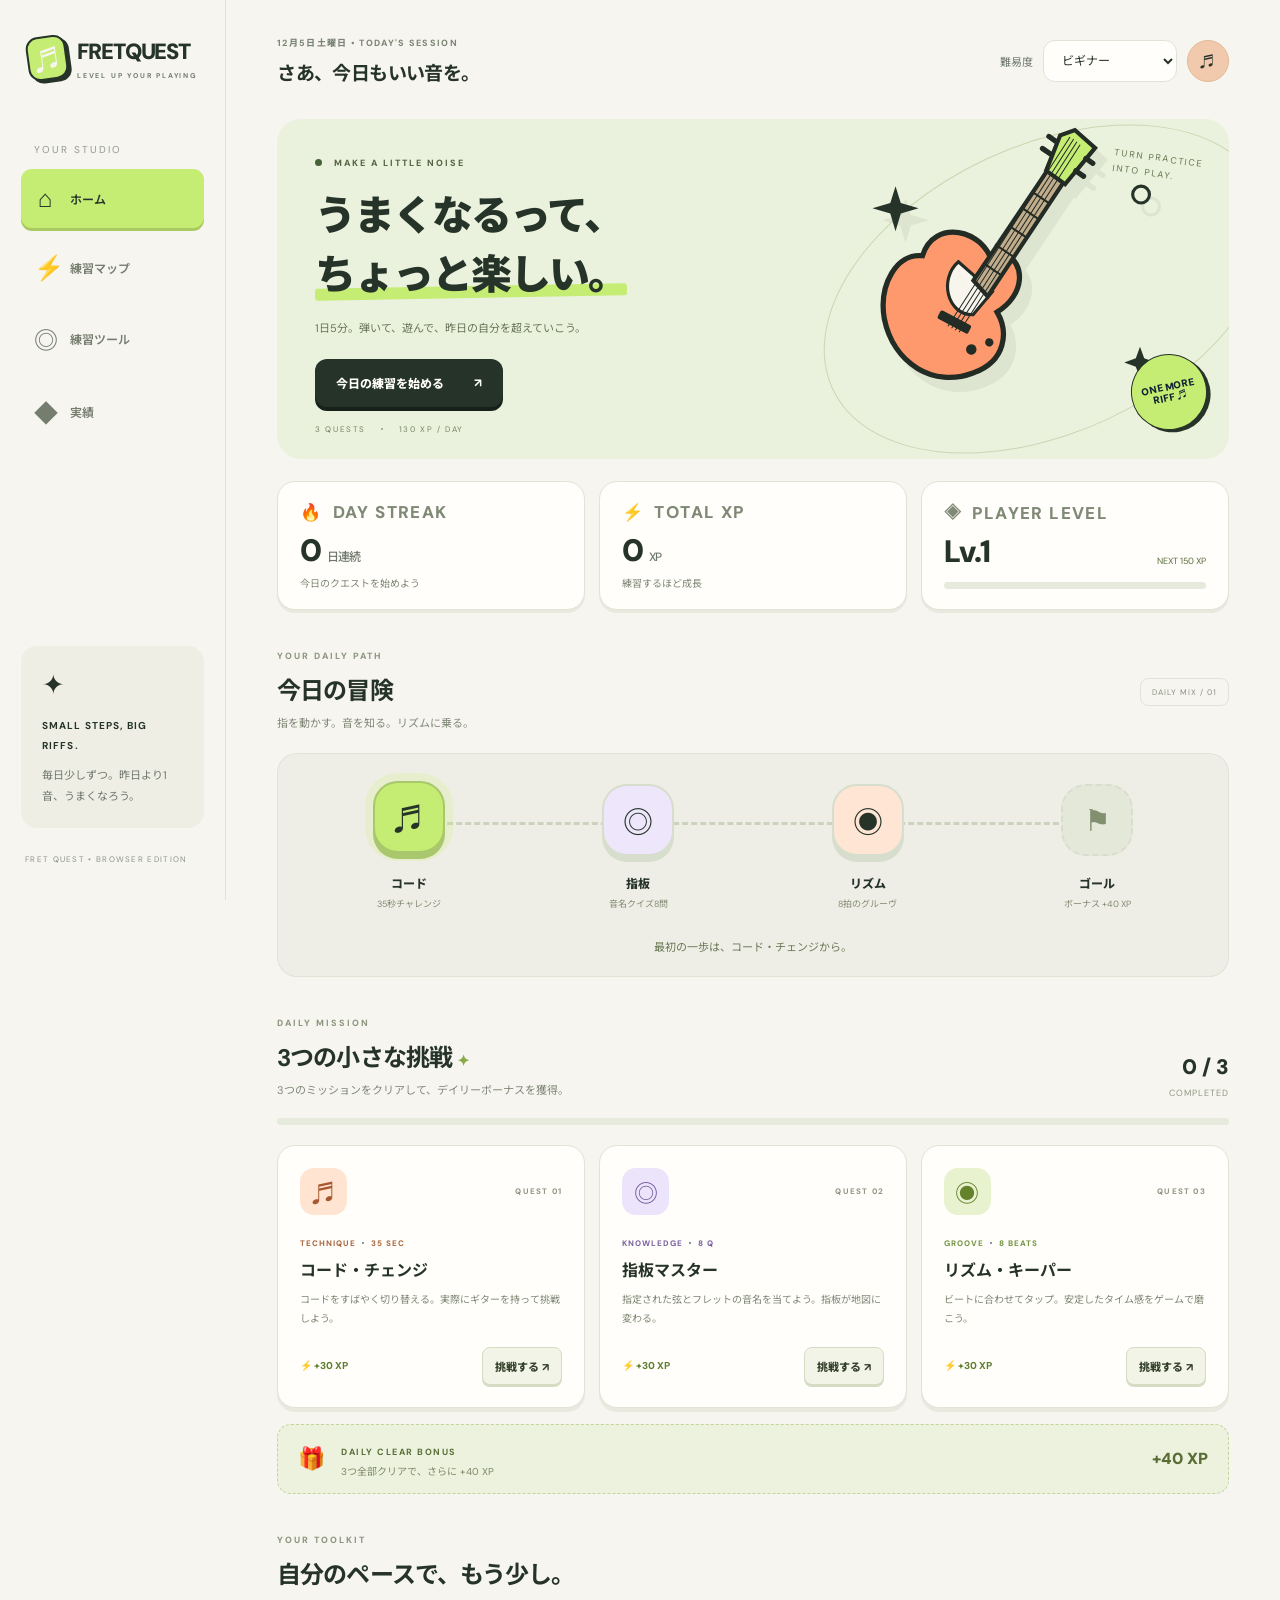
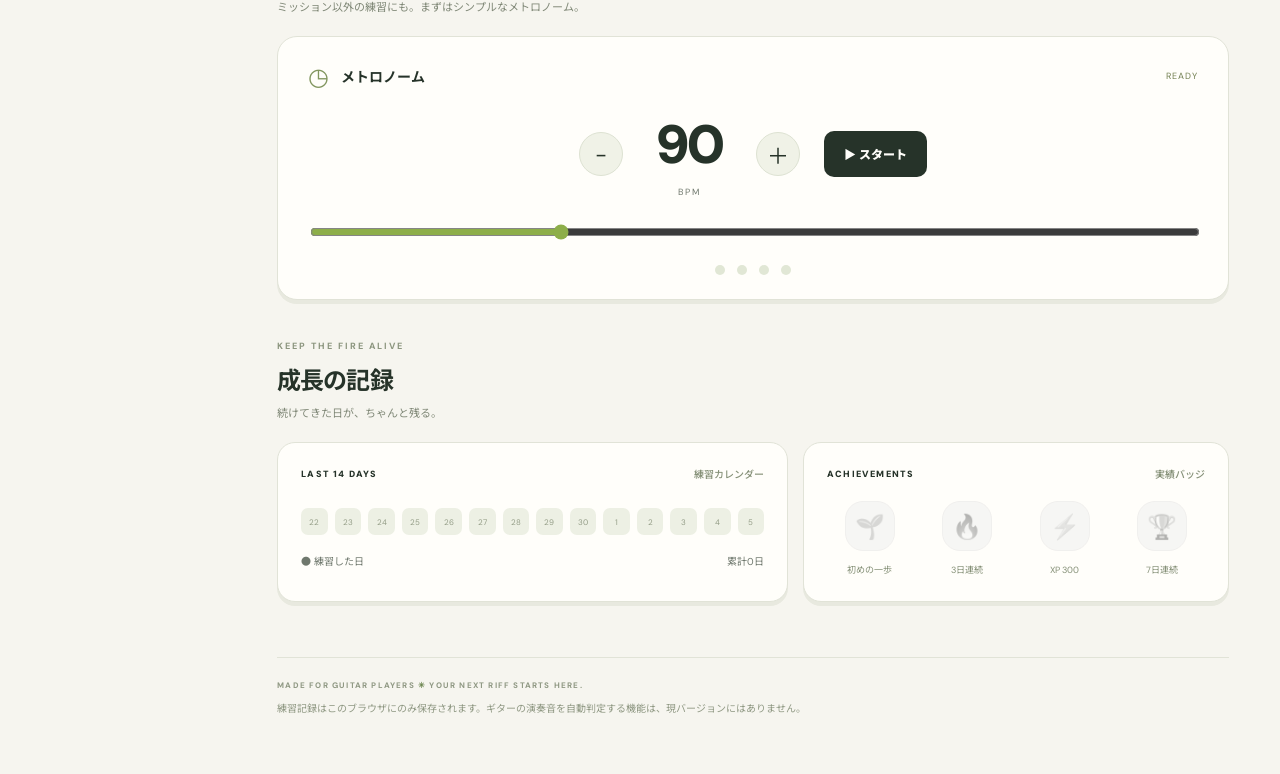
==== commit 4694d00e: "Refresh asset version for final studio layout" ====
--- a/fret-quest/index.html
+++ b/fret-quest/index.html
@@ -10,8 +10,8 @@
   <link rel="preconnect" href="https://fonts.gstatic.com" crossorigin>
   <link href="https://fonts.googleapis.com/css2?family=DM+Sans:wght@400;500;600;700;800&family=Noto+Sans+JP:wght@400;500;600;700;800;900&display=swap" rel="stylesheet">
   <link rel="icon" type="image/svg+xml" href="data:image/svg+xml,%3Csvg xmlns='http://www.w3.org/2000/svg' viewBox='0 0 40 40'%3E%3Crect width='40' height='40' rx='12' fill='%23c5ec73'/%3E%3Ctext x='8' y='30' font-size='29'%3E%E2%99%AC%3C/text%3E%3C/svg%3E">
-  <link rel="stylesheet" href="./style.css?v=20261008b">
-  <script src="./app.js?v=20261008b" defer></script>
+  <link rel="stylesheet" href="./style.css?v=20261008c">
+  <script src="./app.js?v=20261008c" defer></script>
 </head>
 <body>
 <div class="app-shell">
--- a/fret-quest/style.css
+++ b/fret-quest/style.css
@@ -6,3 +6,5 @@
 @media(max-width:620px){.main{padding:22px 19px 105px}.topbar-title{font-size:15px;margin-top:7px}.date-label{font-size:8px;letter-spacing:.4px}.difficulty-label{display:none}.top-actions{gap:8px}select{font-size:10px;padding:8px 9px;min-height:36px}.avatar{width:34px;height:34px}.welcome{height:310px;border-radius:22px}.welcome-copy{padding:29px 22px;position:relative;z-index:2;width:100%;pointer-events:none}.welcome-copy button{pointer-events:auto}.welcome h1{font-size:32px;letter-spacing:-1.4px;margin-top:19px;line-height:1.48}.welcome p{max-width:190px;line-height:1.9;font-size:10px;margin-bottom:22px}.primary-btn{padding:14px 16px;font-size:11px;gap:23px}.hero-caption{font-size:7px;margin-top:15px}.hero-art{position:absolute;right:-78px;top:60px;width:255px;min-width:0;height:255px;opacity:1}.guitar-illustration{transform:rotate(-10deg)}.art-caption{display:none}.art-orbit{inset:22px 0 5px -5px}.hero-sticker{right:76px;bottom:15px;width:58px;height:58px;font-size:8px}.stats-grid{gap:8px;margin-top:17px}.stat{min-height:111px;padding:13px 11px;border-radius:15px}.stat-top{font-size:6px;gap:4px;letter-spacing:.4px}.stat-top span{font-size:15px}.stat-value{font-size:26px;margin-top:9px}.stat-value small{font-size:8px}.stat-sub{font-size:8px;line-height:1.5}.level-row{display:block}.level-next{font-size:7px;display:block;margin-top:2px}.level-row .stat-value{font-size:23px}.xp-track{margin-top:5px;height:5px}.section{margin-top:33px}.section-heading{gap:12px}.section-heading h2{font-size:21px}.section-heading p{font-size:10px}.kicker{font-size:8px}.path-tag{font-size:6px;padding:7px}.journey-map{padding:25px 6px 16px}.journey-line{top:54px;left:13%;right:13%}.journey-node{padding:0 2px}.node-bubble{width:54px;height:54px;border-radius:19px;font-size:24px;box-shadow:0 5px 0 #d8decd}.journey-node.current .node-bubble{box-shadow:0 5px 0 #a9c76c,0 0 0 5px #c5ec7338}.node-name{font-size:10px;margin-top:15px}.journey-node small{font-size:7px;margin-top:5px}.journey-node.done:after{right:calc(50% - 32px);width:19px;height:19px;top:-5px;font-size:10px}.path-message{font-size:9px;padding-bottom:18px}.quest-grid{grid-template-columns:1fr;gap:13px}.quest-card{padding:19px 20px 18px;min-height:0;display:grid;grid-template-columns:52px 1fr;column-gap:16px;row-gap:0}.quest-top{grid-row:1/4;align-items:start;position:relative;display:block;padding-top:4px}.quest-icon{width:48px;height:48px}.quest-no{display:block;font-size:6px;letter-spacing:.5px;margin-top:9px;text-align:center}.quest-meta{grid-column:2;margin-top:3px;font-size:7px}.quest-card h3{grid-column:2;font-size:16px;margin:5px 0 7px}.quest-card p{grid-column:2;font-size:10px;margin:0 0 13px}.quest-footer{grid-column:2;gap:8px}.quest-button{min-height:38px;padding-inline:13px}.reward{font-size:9px}.bonus-banner{gap:10px;padding:14px}.bonus-banner strong{font-size:8px}.bonus-banner p{font-size:9px}.bonus-end{font-size:14px}.gift-icon{font-size:20px}.mission-progress span:first-child{font-size:18px}.mission-progress span:last-child{font-size:7px}.tool-card{padding:21px}.metronome-controls{gap:15px;margin:17px 0}.bpm-readout{min-width:64px}.bpm-readout span{font-size:45px}.bpm-adjust{width:37px;height:37px;flex-shrink:0}.metro-button{padding:12px 13px;font-size:10px}.record-grid{grid-template-columns:1fr;gap:14px}.record-card{padding:20px}.calendar-row{gap:4px;margin-top:21px}.calendar-day{font-size:7px;border-radius:5px}.footer{margin-top:37px;line-height:1.8}.modal-backdrop{padding:12px}.modal-dialog{max-height:calc(100dvh - 24px);border-radius:22px}.modal-inner{padding:24px}.modal-inner h2{font-size:23px}.question-big{font-size:24px}.modal-header{padding:13px 18px}.toast{font-size:11px;min-width:220px}}
 @media(max-width:360px){.main{padding-inline:13px}.welcome-copy{padding-left:18px}.welcome h1{font-size:29px}.hero-art{right:-95px}.stat{padding-inline:8px}.node-bubble{width:48px;height:48px}.journey-node small{font-size:6px}.topbar-title{font-size:13px}.avatar{display:none}.metronome-controls{gap:9px}}
 @media(prefers-reduced-motion:reduce){html{scroll-behavior:auto}*,*:before,*:after{transition:none!important;animation:none!important}}
+
+@media(min-width:621px){.welcome{height:340px}}.journey-map .finish-node .node-bubble{background:#e4e8d9;color:#839070;border-style:dashed;box-shadow:none}.journey-map .finish-node.done .node-bubble{background:#263329;border-style:solid;color:var(--lime)}
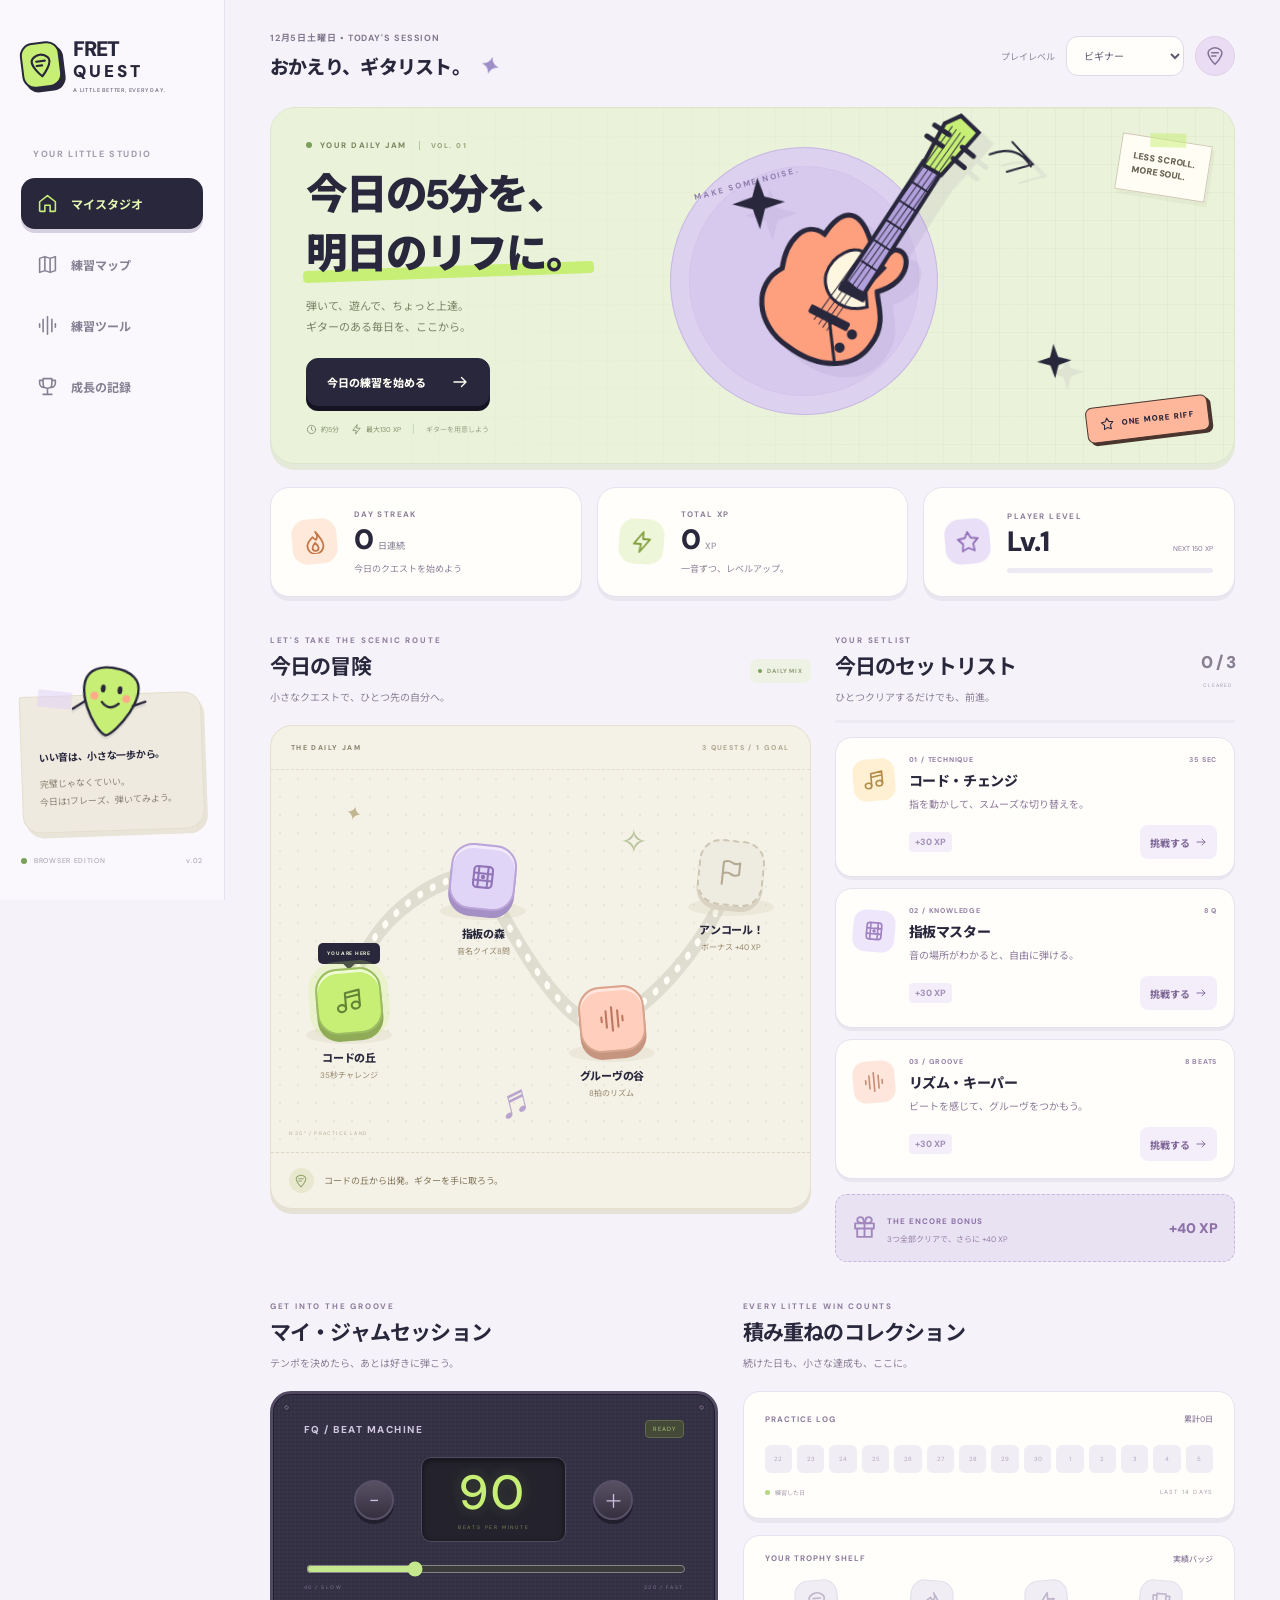
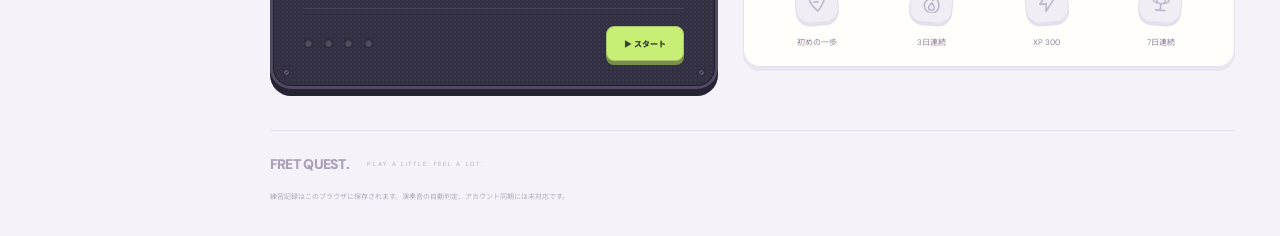
==== commit 9e6e50fb: "Build FRET QUEST Studio world map, beat machine, visual lessons and rewards" ====
--- a/fret-quest/index.html
+++ b/fret-quest/index.html
@@ -1,70 +1,50 @@
 <!doctype html>
 <html lang="ja">
 <head>
-  <meta charset="utf-8">
-  <meta name="viewport" content="width=device-width,initial-scale=1,viewport-fit=cover">
-  <meta name="theme-color" content="#f6f5ef">
-  <meta name="description" content="1日5分から続ける、ギターのためのゲーム型練習アプリ。">
-  <title>FRET QUEST | ギター練習をゲームに。</title>
-  <link rel="preconnect" href="https://fonts.googleapis.com">
-  <link rel="preconnect" href="https://fonts.gstatic.com" crossorigin>
-  <link href="https://fonts.googleapis.com/css2?family=DM+Sans:wght@400;500;600;700;800&family=Noto+Sans+JP:wght@400;500;600;700;800;900&display=swap" rel="stylesheet">
-  <link rel="icon" type="image/svg+xml" href="data:image/svg+xml,%3Csvg xmlns='http://www.w3.org/2000/svg' viewBox='0 0 40 40'%3E%3Crect width='40' height='40' rx='12' fill='%23c5ec73'/%3E%3Ctext x='8' y='30' font-size='29'%3E%E2%99%AC%3C/text%3E%3C/svg%3E">
-  <link rel="stylesheet" href="./style.css?v=20261008c">
-  <script src="./app.js?v=20261008c" defer></script>
-</head>
-<body>
-<div class="app-shell">
-  <aside class="sidebar">
-    <a class="brand" href="#home" aria-label="FRET QUEST ホーム"><span class="brand-mark">♬</span><span>FRET<span class="brand-highlight">QUEST</span><small>LEVEL UP YOUR PLAYING</small></span></a>
-    <div class="sidebar-label">YOUR STUDIO</div>
-    <nav class="side-nav" aria-label="メインメニュー">
-      <a href="#home" class="nav-link active"><span>⌂</span> ホーム</a>
-      <a href="#journey" class="nav-link"><span>⚡</span> 練習マップ</a>
-      <a href="#practice" class="nav-link"><span>◎</span> 練習ツール</a>
-      <a href="#achievements" class="nav-link"><span>◆</span> 実績</a>
-    </nav>
-    <div class="sidebar-spacer"></div>
-    <div class="sidebar-tip"><div class="tip-icon">✦</div><strong>SMALL STEPS, BIG RIFFS.</strong><p>毎日少しずつ。昨日より1音、うまくなろう。</p></div>
-    <div class="sidebar-foot">FRET QUEST • BROWSER EDITION</div>
-  </aside>
-  <main id="home" class="main">
-    <header class="topbar">
-      <div><div class="date-label" id="today-label">TODAY'S SESSION</div><div class="topbar-title">さあ、今日もいい音を。</div></div>
-      <div class="top-actions"><label class="difficulty-label" for="difficulty">難易度</label><select id="difficulty" aria-label="練習難易度"><option value="beginner">ビギナー</option><option value="intermediate">プレイヤー</option><option value="advanced">チャレンジャー</option></select><div class="avatar" title="ギタープレイヤー" aria-hidden="true">♬</div></div>
-    </header>
-    <section class="welcome">
-      <div class="welcome-copy"><div class="eyebrow"><span class="live-dot"></span> MAKE A LITTLE NOISE</div><h1>うまくなるって、<br><em>ちょっと楽しい。</em></h1><p>1日5分。弾いて、遊んで、昨日の自分を超えていこう。</p><button class="primary-btn" id="daily-start" type="button">今日の練習を始める <span>↗</span></button><div class="hero-caption">3 QUESTS <span>・</span> 130 XP / DAY</div></div>
-      <div class="hero-art" aria-hidden="true"><div class="art-orbit"></div><div class="art-caption">TURN PRACTICE<br>INTO PLAY.</div><svg class="guitar-illustration" viewBox="0 0 390 310" fill="none"><g transform="rotate(28 205 160)"><path d="M155 153C133 128 86 141 93 178C70 187 69 222 89 248C117 282 162 284 188 254C211 229 199 203 181 192C197 165 183 137 161 140Z" fill="#fd996c" stroke="#232b25" stroke-width="5"/><path d="M126 167C117 190 140 217 162 205L168 177Z" fill="#f7f5ec" stroke="#232b25" stroke-width="3"/><path d="M147 176L160 50L179 52L166 183Z" fill="#c1ac8c" stroke="#232b25" stroke-width="4"/><path d="M159 51L155 15L165 4L190 10L181 54Z" fill="#c5ec73" stroke="#232b25" stroke-width="4"/><path d="M146 226L164 12M150 226L168 12M154 226L172 13M158 226L176 14" stroke="#232b25" stroke-width="1"/><path d="M156 75L175 77M154 93L173 95M152 114L171 116M149 136L169 138M148 157L167 159" stroke="#232b25" stroke-width="2"/><rect x="133" y="215" width="33" height="9" rx="2" fill="#232b25"/><circle cx="176" cy="235" r="5" fill="#232b25"/><circle cx="188" cy="221" r="4" fill="#232b25"/><path d="M154 22L146 21M155 35L146 34M187 23L195 24M184 38L193 39" stroke="#232b25" stroke-width="5" stroke-linecap="round"/></g><path d="M72 57L77 73L94 78L77 83L72 100L67 83L50 78L67 73Z" fill="#263329"/><path d="M305 210L309 221L320 225L309 229L305 240L301 229L290 225L301 221Z" fill="#263329"/><circle cx="306" cy="65" r="8" stroke="#263329" stroke-width="3"/></svg><div class="hero-sticker">ONE MORE<br>RIFF ♬</div></div>
-    </section>
-    <section class="stats-grid" aria-label="練習ステータス">
-      <div class="stat"><div class="stat-top"><span>🔥</span><span>DAY STREAK</span></div><div class="stat-value"><span id="streak-value">0</span> <small>日連続</small></div><div class="stat-sub" id="streak-sub">今日から始めよう</div></div>
-      <div class="stat"><div class="stat-top"><span>⚡</span><span>TOTAL XP</span></div><div class="stat-value"><span id="xp-value">0</span> <small>XP</small></div><div class="stat-sub">練習するほど成長</div></div>
-      <div class="stat level-stat"><div class="stat-top"><span>◈</span><span>PLAYER LEVEL</span></div><div class="level-row"><div class="stat-value">Lv.<span id="level-value">1</span></div><span id="level-needed" class="level-next">NEXT 150 XP</span></div><div class="xp-track"><div id="xp-fill" class="xp-fill"></div></div></div>
-    </section>
-    <section class="section journey" id="journey" aria-labelledby="journey-title"><div class="section-heading"><div><div class="kicker">YOUR DAILY PATH</div><h2 id="journey-title">今日の冒険</h2><p>指を動かす。音を知る。リズムに乗る。</p></div><span class="path-tag">DAILY MIX / 01</span></div><div class="journey-map"><div class="journey-line"></div><button type="button" class="journey-node" data-launch="chord" data-path="chord"><span class="node-bubble">♬</span><span class="node-name">コード</span><small>35秒チャレンジ</small></button><button type="button" class="journey-node" data-launch="fret" data-path="fret"><span class="node-bubble">◎</span><span class="node-name">指板</span><small>音名クイズ8問</small></button><button type="button" class="journey-node" data-launch="rhythm" data-path="rhythm"><span class="node-bubble">◉</span><span class="node-name">リズム</span><small>8拍のグルーヴ</small></button><div class="journey-node finish-node" id="path-finish"><span class="node-bubble">⚑</span><span class="node-name">ゴール</span><small>ボーナス +40 XP</small></div></div><div class="path-message" id="path-message" aria-live="polite">最初の一歩は、コード・チェンジから。</div></section>
-    <section class="section missions" id="missions">
-      <div class="section-heading"><div><div class="kicker">DAILY MISSION</div><h2>3つの小さな挑戦 <span class="section-decoration">✦</span></h2><p>3つのミッションをクリアして、デイリーボーナスを獲得。</p></div><div class="mission-progress"><span id="mission-count">0 / 3</span><span>COMPLETED</span></div></div>
-      <div class="daily-track" aria-label="デイリー進捗"><span class="track-on" id="daily-track-fill"></span></div>
-      <div class="quest-grid">
-        <article class="quest-card quest-chord" data-card="chord"><div class="quest-top"><div class="quest-icon">♬</div><span class="quest-no">QUEST 01</span></div><div class="quest-meta">TECHNIQUE <span>・</span> 35 SEC</div><h3>コード・チェンジ</h3><p>コードをすばやく切り替える。実際にギターを持って挑戦しよう。</p><div class="quest-footer"><span class="reward">⚡ +30 XP</span><button type="button" class="quest-button" data-launch="chord">挑戦する <span>↗</span></button></div></article>
-        <article class="quest-card quest-fret" data-card="fret"><div class="quest-top"><div class="quest-icon">◎</div><span class="quest-no">QUEST 02</span></div><div class="quest-meta">KNOWLEDGE <span>・</span> 8 Q</div><h3>指板マスター</h3><p>指定された弦とフレットの音名を当てよう。指板が地図に変わる。</p><div class="quest-footer"><span class="reward">⚡ +30 XP</span><button type="button" class="quest-button" data-launch="fret">挑戦する <span>↗</span></button></div></article>
-        <article class="quest-card quest-rhythm" data-card="rhythm"><div class="quest-top"><div class="quest-icon">◉</div><span class="quest-no">QUEST 03</span></div><div class="quest-meta">GROOVE <span>・</span> 8 BEATS</div><h3>リズム・キーパー</h3><p>ビートに合わせてタップ。安定したタイム感をゲームで磨こう。</p><div class="quest-footer"><span class="reward">⚡ +30 XP</span><button type="button" class="quest-button" data-launch="rhythm">挑戦する <span>↗</span></button></div></article>
-      </div>
-      <div class="bonus-banner"><span class="gift-icon">🎁</span><div><strong>DAILY CLEAR BONUS</strong><p id="bonus-caption">3つ全部クリアで、さらに +40 XP</p></div><span class="bonus-end" id="bonus-status">+40 XP</span></div>
-    </section>
-    <section class="section practice" id="practice">
-      <div class="section-heading"><div><div class="kicker">YOUR TOOLKIT</div><h2>自分のペースで、もう少し。</h2><p>ミッション以外の練習にも。まずはシンプルなメトロノーム。</p></div></div>
-      <div class="tool-card"><div class="tool-heading"><div><span class="tool-icon">◷</span><strong>メトロノーム</strong></div><span class="tool-status" id="metro-status">READY</span></div><div class="metronome-controls"><button class="bpm-adjust" type="button" data-bpm="-5" aria-label="BPMを5下げる">−</button><div class="bpm-readout"><span id="bpm-value">90</span><small>BPM</small></div><button class="bpm-adjust" type="button" data-bpm="5" aria-label="BPMを5上げる">＋</button><button id="metro-toggle" type="button" class="metro-button">▶ スタート</button></div><input type="range" id="bpm-slider" min="40" max="220" step="1" value="90" aria-label="メトロノームのテンポ"><div class="beat-dots" aria-hidden="true"><span></span><span></span><span></span><span></span></div></div>
-    </section>
-    <section class="section achievements" id="achievements">
-      <div class="section-heading"><div><div class="kicker">KEEP THE FIRE ALIVE</div><h2>成長の記録</h2><p>続けてきた日が、ちゃんと残る。</p></div></div>
-      <div class="record-grid"><div class="record-card"><div class="record-top">LAST 14 DAYS <span>練習カレンダー</span></div><div class="calendar-row" id="calendar-row" aria-label="過去14日間の練習記録"></div><div class="calendar-foot"><span>● 練習した日</span><span id="practice-days">累計0日</span></div></div><div class="record-card"><div class="record-top">ACHIEVEMENTS <span>実績バッジ</span></div><div class="badges" id="badges"></div></div></div>
-    </section>
-    <footer class="footer">MADE FOR GUITAR PLAYERS <span>✳</span> YOUR NEXT RIFF STARTS HERE.<p>練習記録はこのブラウザにのみ保存されます。ギターの演奏音を自動判定する機能は、現バージョンにはありません。</p></footer>
-  </main>
-</div>
-<div class="modal-backdrop" id="modal" hidden><div class="modal-dialog" role="dialog" aria-modal="true" aria-labelledby="modal-title"><div class="modal-header"><span class="modal-brand">FRET QUEST <span>✳</span></span><button class="modal-close" type="button" id="modal-close" aria-label="クエストを閉じる">✕</button></div><div class="modal-inner" id="modal-inner"></div></div></div>
-<div class="toast" id="toast" role="status" aria-live="polite"></div>
-</body>
-</html>
+<meta charset="utf-8"><meta name="viewport" content="width=device-width,initial-scale=1,viewport-fit=cover"><meta name="theme-color" content="#f5f3f9"><meta name="description" content="1日5分。ギターの練習を、毎日続けたくなる冒険に。"><title>FRET QUEST | 今日の5分を、明日のリフに。</title>
+<link rel="icon" type="image/svg+xml" href="data:image/svg+xml,%3Csvg xmlns='http://www.w3.org/2000/svg' viewBox='0 0 40 40'%3E%3Crect width='40' height='40' rx='12' fill='%23c7ef75'/%3E%3Cpath d='M12 11Q20 6 28 11Q33 17 20 32Q7 17 12 11Z' fill='%2329273c'/%3E%3Cpath d='M16 16L24 16M16 21L21 21' stroke='%23c7ef75' stroke-width='2'/%3E%3C/svg%3E">
+<link rel="preconnect" href="https://fonts.googleapis.com"><link rel="preconnect" href="https://fonts.gstatic.com" crossorigin><link href="https://fonts.googleapis.com/css2?family=DM+Sans:wght@400;500;600;700;800;900&family=Noto+Sans+JP:wght@400;500;600;700;800;900&display=swap" rel="stylesheet"><link rel="stylesheet" href="./style.css?v=20261009-studio"><script src="./app.js?v=20261009-studio" defer></script>
+</head><body>
+<svg class="icon-sprite" xmlns="http://www.w3.org/2000/svg" aria-hidden="true"><defs>
+<symbol id="i-home" viewBox="0 0 24 24"><path d="m3 10 9-7 9 7v10a1 1 0 0 1-1 1h-5v-7H9v7H4a1 1 0 0 1-1-1Z"/></symbol>
+<symbol id="i-map" viewBox="0 0 24 24"><path d="m3 5 6-2 6 2 6-2v16l-6 2-6-2-6 2ZM9 3v16M15 5v16"/></symbol>
+<symbol id="i-music" viewBox="0 0 24 24"><path d="M9 18V5l12-2v13M9 9l12-2"/><ellipse cx="5.5" cy="18" rx="3.5" ry="3"/><ellipse cx="17.5" cy="16" rx="3.5" ry="3"/></symbol>
+<symbol id="i-bolt" viewBox="0 0 24 24"><path d="m13 2-9 12h7l-1 8 10-13h-7Z"/></symbol>
+<symbol id="i-fire" viewBox="0 0 24 24"><path d="M13 2s3 5 0 8c-2-1-3-3-3-3s-6 5-6 9a8 8 0 0 0 16 0c0-5-7-14-7-14ZM12 13s-3 3-3 5a3 3 0 0 0 6 0c0-2-3-5-3-5Z"/></symbol>
+<symbol id="i-trophy" viewBox="0 0 24 24"><path d="M7 3h10v6a5 5 0 0 1-10 0ZM7 5H3v3a5 5 0 0 0 5 5M17 5h4v3a5 5 0 0 1-5 5M12 14v6M7 21h10"/></symbol>
+<symbol id="i-fret" viewBox="0 0 24 24"><rect x="4" y="3" width="16" height="18" rx="3"/><path d="M8 3v18M16 3v18M4 9h16M4 15h16"/><circle cx="12" cy="12" r="1"/></symbol>
+<symbol id="i-rhythm" viewBox="0 0 24 24"><path d="M3 10v4M7 5v14M12 2v20M17 5v14M21 10v4"/></symbol>
+<symbol id="i-arrow" viewBox="0 0 24 24"><path d="M4 12h16m-6-6 6 6-6 6"/></symbol>
+<symbol id="i-check" viewBox="0 0 24 24"><path d="m5 12 4 4 10-10"/></symbol>
+<symbol id="i-flag" viewBox="0 0 24 24"><path d="M5 22V3s4-2 7 0 7 0 7 0v10s-4 2-7 0-7 0-7 0"/></symbol>
+<symbol id="i-clock" viewBox="0 0 24 24"><circle cx="12" cy="12" r="9"/><path d="M12 7v5l3 2"/></symbol>
+<symbol id="i-star" viewBox="0 0 24 24"><path d="m12 2 3 6 7 1-5 5 1 7-6-3-6 3 1-7-5-5 7-1Z"/></symbol>
+<symbol id="i-pick" viewBox="0 0 24 24"><path d="M5 5c4-4 10-4 14 0 5 5-7 17-7 17S0 10 5 5Z"/><path d="M8 8h8M8 12h5"/></symbol>
+<symbol id="i-gift" viewBox="0 0 24 24"><path d="M3 8h18v5H3ZM5 13v8h14v-8M12 8v13"/><path d="M12 8S5 8 5 5a3 3 0 0 1 6 0l1 3Zm0 0s7 0 7-3a3 3 0 0 0-6 0l-1 3Z"/></symbol>
+</defs></svg><a class="skip-link" href="#home">メインへ移動</a>
+<div class="app-shell"><aside class="sidebar">
+<a class="brand" href="#home" aria-label="FRET QUEST ホーム"><span class="brand-mark"><svg class="icon"><use href="#i-pick"/></svg></span><span>FRET<span class="brand-quest">QUEST</span><small>A LITTLE BETTER, EVERY DAY.</small></span></a>
+<div class="sidebar-label">YOUR LITTLE STUDIO</div><nav class="side-nav" aria-label="メインメニュー">
+<a href="#home" class="nav-link active"><svg class="icon"><use href="#i-home"/></svg><span>マイスタジオ</span></a><a href="#journey" class="nav-link"><svg class="icon"><use href="#i-map"/></svg><span>練習マップ</span></a><a href="#practice" class="nav-link"><svg class="icon"><use href="#i-rhythm"/></svg><span>練習ツール</span></a><a href="#achievements" class="nav-link"><svg class="icon"><use href="#i-trophy"/></svg><span>成長の記録</span></a></nav><div class="sidebar-spacer"></div>
+<div class="sidebar-note"><svg class="pick-pal" viewBox="0 0 110 110" fill="none" aria-hidden="true"><path d="M29 19C42 9 69 10 82 21C105 40 66 94 54 97C39 93 6 38 29 19Z" fill="#c7ef75" stroke="#29273c" stroke-width="3"/><ellipse cx="45" cy="39" rx="3" ry="5" fill="#29273c"/><ellipse cx="66" cy="39" rx="3" ry="5" fill="#29273c"/><path d="M45 56Q55 67 66 56M24 57L10 68M84 57L99 50" stroke="#29273c" stroke-width="3" stroke-linecap="round"/><circle cx="35" cy="49" r="5" fill="#ffab8a"/><circle cx="75" cy="49" r="5" fill="#ffab8a"/></svg><span class="note-tape"></span><strong>いい音は、小さな一歩から。</strong><p>完璧じゃなくていい。<br>今日は1フレーズ、弾いてみよう。</p></div>
+<div class="sidebar-foot"><span class="status-dot"></span> BROWSER EDITION <span>v.02</span></div></aside>
+<main class="main" id="home">
+<header class="topbar"><div><div id="today-label" class="date-label">TODAY'S SESSION</div><div class="topbar-title">おかえり、ギタリスト。<span class="sparkle">✦</span></div></div><div class="top-actions"><label for="difficulty" class="difficulty-label">プレイレベル</label><select id="difficulty" aria-label="練習難易度"><option value="beginner">ビギナー</option><option value="intermediate">プレイヤー</option><option value="advanced">チャレンジャー</option></select><span class="avatar" aria-hidden="true"><svg class="icon"><use href="#i-pick"/></svg></span></div></header>
+<section class="welcome" aria-labelledby="welcome-title"><div class="hero-grid" aria-hidden="true"></div><div class="welcome-copy"><div class="eyebrow"><span class="status-dot"></span> YOUR DAILY JAM <span class="edition-label">VOL. 01</span></div><h1 id="welcome-title">今日の5分を、<br><span>明日のリフに。</span></h1><p>弾いて、遊んで、ちょっと上達。<br>ギターのある毎日を、ここから。</p><button id="daily-start" class="primary-btn" type="button">今日の練習を始める <svg class="icon"><use href="#i-arrow"/></svg></button><div class="hero-meta"><span><svg class="icon"><use href="#i-clock"/></svg> 約5分</span><span><svg class="icon"><use href="#i-bolt"/></svg> 最大130 XP</span><span>ギターを用意しよう</span></div></div>
+<div class="hero-art" aria-hidden="true"><div class="art-disc"><span>MAKE SOME NOISE.</span></div><svg class="electric-guitar" viewBox="0 0 400 350" fill="none"><g transform="rotate(30 205 170)"><path d="M149 156C122 128 108 143 105 170C81 166 74 193 83 219C64 246 85 280 122 285C160 292 191 276 195 247C201 221 180 205 177 197C204 173 188 143 173 153L161 178Z" fill="#fe9f7e" stroke="#29273c" stroke-width="5"/><path d="M151 169C136 164 121 185 124 204C129 225 155 233 175 215L165 199L173 173Z" fill="#fff6df" stroke="#29273c" stroke-width="3"/><path d="M144 202L159 62L180 64L166 207Z" fill="#b1a0db" stroke="#29273c" stroke-width="4"/><path d="M160 65L161 19L172 5L195 12L181 66Z" fill="#c7ef75" stroke="#29273c" stroke-width="4"/><path d="M158 85L177 87M156 107L175 109M153 130L173 132M151 153L170 155M149 177L168 179" stroke="#29273c" stroke-width="2"/><path d="M134 250L169 18M140 252L174 19M145 253L179 20M150 254L184 21" stroke="#29273c" stroke-width=".9"/><path d="M170 27L153 25M169 40L151 38M187 32L201 35M184 46L198 49" stroke="#29273c" stroke-width="5" stroke-linecap="round"/><rect x="125" y="237" width="43" height="9" rx="2" fill="#29273c"/><rect x="141" y="203" width="29" height="10" rx="2" fill="#29273c"/><circle cx="174" cy="246" r="5" fill="#29273c"/><circle cx="169" cy="263" r="5" fill="#29273c"/><path d="M148 244L170 277" stroke="#29273c" stroke-width="3" stroke-linecap="round"/></g><path d="m55 61 6 19 20 6-20 6-6 20-6-20-20-6 20-6Z" fill="#29273c"/><path d="m338 240 4 13 13 4-13 4-4 13-4-13-13-4 13-4Z" fill="#29273c"/><path d="M285 50q28-9 40 14M308 39l19 23-26 6" stroke="#29273c" stroke-width="2" stroke-linecap="round"/></svg><div class="art-sticker">LESS SCROLL.<br>MORE SOUL.</div><div class="art-ticket"><svg class="icon"><use href="#i-star"/></svg> ONE MORE RIFF</div></div></section>
+<section class="stats-grid" aria-label="練習ステータス"><div class="stat streak-stat"><span class="stat-icon"><svg class="icon"><use href="#i-fire"/></svg></span><div><div class="stat-top">DAY STREAK</div><div class="stat-value"><span id="streak-value">0</span><small>日連続</small></div><div class="stat-sub" id="streak-sub">今日から始めよう</div></div></div><div class="stat xp-stat"><span class="stat-icon"><svg class="icon"><use href="#i-bolt"/></svg></span><div><div class="stat-top">TOTAL XP</div><div class="stat-value"><span id="xp-value">0</span><small>XP</small></div><div class="stat-sub">一音ずつ、レベルアップ。</div></div></div><div class="stat level-stat"><span class="stat-icon"><svg class="icon"><use href="#i-star"/></svg></span><div class="level-content"><div class="stat-top">PLAYER LEVEL</div><div class="level-row"><div class="stat-value">Lv.<span id="level-value">1</span></div><span id="level-needed" class="level-next">NEXT 150 XP</span></div><div class="xp-track"><div id="xp-fill" class="xp-fill"></div></div></div></div></section>
+<div class="studio-grid">
+<section class="section journey" id="journey" aria-labelledby="journey-title"><div class="section-heading"><div><div class="kicker">LET'S TAKE THE SCENIC ROUTE</div><h2 id="journey-title">今日の冒険</h2><p>小さなクエストで、ひとつ先の自分へ。</p></div><span class="path-tag"><span class="status-dot"></span> DAILY MIX</span></div><div class="map-card"><div class="map-title"><span>THE DAILY JAM</span><span>3 QUESTS / 1 GOAL</span></div><div class="journey-map"><svg class="map-route" viewBox="0 0 640 310" preserveAspectRatio="none" aria-hidden="true"><path d="M93 191C103 112 235 73 252 90S348 224 405 205S521 136 547 87" fill="none" stroke="#dfddcf" stroke-width="14" stroke-linecap="round"/><path d="M93 191C103 112 235 73 252 90S348 224 405 205S521 136 547 87" fill="none" stroke="#fffdf5" stroke-width="6" stroke-dasharray="1 15" stroke-linecap="round"/></svg><span class="map-doodle doodle-a" aria-hidden="true">✦</span><span class="map-doodle doodle-b" aria-hidden="true">♬</span><span class="map-doodle doodle-c" aria-hidden="true">✧</span><span class="map-coordinate" aria-hidden="true">N 35° / PRACTICE LAND</span>
+<button class="journey-node node-chord" type="button" data-launch="chord" data-path="chord"><span class="node-callout">YOU ARE HERE</span><span class="node-island"><span class="node-bubble"><svg class="icon"><use href="#i-music"/></svg></span><span class="node-check"><svg class="icon"><use href="#i-check"/></svg></span></span><span class="node-name">コードの丘</span><small>35秒チャレンジ</small></button>
+<button class="journey-node node-fret" type="button" data-launch="fret" data-path="fret"><span class="node-callout">NEXT UP</span><span class="node-island"><span class="node-bubble"><svg class="icon"><use href="#i-fret"/></svg></span><span class="node-check"><svg class="icon"><use href="#i-check"/></svg></span></span><span class="node-name">指板の森</span><small>音名クイズ8問</small></button>
+<button class="journey-node node-rhythm" type="button" data-launch="rhythm" data-path="rhythm"><span class="node-callout">NEXT UP</span><span class="node-island"><span class="node-bubble"><svg class="icon"><use href="#i-rhythm"/></svg></span><span class="node-check"><svg class="icon"><use href="#i-check"/></svg></span></span><span class="node-name">グルーヴの谷</span><small>8拍のリズム</small></button>
+<div class="journey-node finish-node" id="path-finish"><span class="node-island"><span class="node-bubble"><svg class="icon"><use href="#i-flag"/></svg></span><span class="node-check"><svg class="icon"><use href="#i-check"/></svg></span></span><span class="node-name">アンコール！</span><small>ボーナス +40 XP</small></div></div><div class="path-message"><span class="mini-pick" aria-hidden="true"><svg class="icon"><use href="#i-pick"/></svg></span><span id="path-message" aria-live="polite">最初の一歩は、コードから。</span></div></div></section>
+<section class="section missions" id="missions" aria-labelledby="missions-title"><div class="section-heading"><div><div class="kicker">YOUR SETLIST</div><h2 id="missions-title">今日のセットリスト</h2><p>ひとつクリアするだけでも、前進。</p></div><div class="mission-progress"><span id="mission-count">0 / 3</span><small>CLEARED</small></div></div><div class="daily-track"><span id="daily-track-fill" class="track-on"></span></div><div class="quest-grid">
+<article class="quest-card quest-chord" data-card="chord"><div class="quest-icon"><svg class="icon"><use href="#i-music"/></svg></div><div class="quest-copy"><div class="quest-meta">01 / TECHNIQUE <span>35 SEC</span></div><h3>コード・チェンジ</h3><p>指を動かして、スムーズな切り替えを。</p><div class="quest-footer"><span class="reward">+30 XP</span><button type="button" class="quest-button" data-launch="chord" aria-label="コード・チェンジに挑戦">挑戦する ↗</button></div></div></article>
+<article class="quest-card quest-fret" data-card="fret"><div class="quest-icon"><svg class="icon"><use href="#i-fret"/></svg></div><div class="quest-copy"><div class="quest-meta">02 / KNOWLEDGE <span>8 Q</span></div><h3>指板マスター</h3><p>音の場所がわかると、自由に弾ける。</p><div class="quest-footer"><span class="reward">+30 XP</span><button type="button" class="quest-button" data-launch="fret" aria-label="指板マスターに挑戦">挑戦する ↗</button></div></div></article>
+<article class="quest-card quest-rhythm" data-card="rhythm"><div class="quest-icon"><svg class="icon"><use href="#i-rhythm"/></svg></div><div class="quest-copy"><div class="quest-meta">03 / GROOVE <span>8 BEATS</span></div><h3>リズム・キーパー</h3><p>ビートを感じて、グルーヴをつかもう。</p><div class="quest-footer"><span class="reward">+30 XP</span><button type="button" class="quest-button" data-launch="rhythm" aria-label="リズム・キーパーに挑戦">挑戦する ↗</button></div></div></article></div><div class="bonus-banner"><span class="gift-icon"><svg class="icon"><use href="#i-gift"/></svg></span><div><strong>THE ENCORE BONUS</strong><p id="bonus-caption">全部クリアで、さらに +40 XP</p></div><span id="bonus-status">+40 XP</span></div></section></div>
+<div class="bottom-grid"><section class="section practice" id="practice" aria-labelledby="practice-title"><div class="section-heading"><div><div class="kicker">GET INTO THE GROOVE</div><h2 id="practice-title">マイ・ジャムセッション</h2><p>テンポを決めたら、あとは好きに弾こう。</p></div></div><div class="tool-card"><div class="amp-screw screw-a"></div><div class="amp-screw screw-b"></div><div class="amp-screw screw-c"></div><div class="amp-screw screw-d"></div><div class="tool-heading"><strong>FQ / BEAT MACHINE</strong><span id="metro-status" class="tool-status">READY</span></div><div class="metronome-controls"><button type="button" class="bpm-adjust" data-bpm="-5" aria-label="BPMを5下げる">−</button><div class="bpm-readout"><span id="bpm-value">90</span><small>BEATS PER MINUTE</small></div><button type="button" class="bpm-adjust" data-bpm="5" aria-label="BPMを5上げる">＋</button></div><input type="range" id="bpm-slider" min="40" max="220" step="1" value="90" aria-label="メトロノームのテンポ"><div class="tempo-scale"><span>40 / SLOW</span><span>220 / FAST</span></div><div class="amp-bottom"><div class="beat-dots" aria-label="拍の表示"><span></span><span></span><span></span><span></span></div><button id="metro-toggle" class="metro-button" type="button">▶ スタート</button></div></div></section>
+<section class="section achievements" id="achievements" aria-labelledby="achievements-title"><div class="section-heading"><div><div class="kicker">EVERY LITTLE WIN COUNTS</div><h2 id="achievements-title">積み重ねのコレクション</h2><p>続けた日も、小さな達成も、ここに。</p></div></div><div class="record-card calendar-card"><div class="record-top"><span>PRACTICE LOG</span><span id="practice-days">累計0日</span></div><div class="calendar-row" id="calendar-row" aria-label="過去14日間の練習記録"></div><div class="calendar-foot"><span><i></i> 練習した日</span><span>LAST 14 DAYS</span></div></div><div class="record-card badge-card"><div class="record-top"><span>YOUR TROPHY SHELF</span><span>実績バッジ</span></div><div id="badges" class="badges"></div></div></section></div>
+<footer class="footer"><span class="footer-wordmark">FRET QUEST.</span><span>PLAY A LITTLE. FEEL A LOT.</span><p>練習記録はこのブラウザに保存されます。演奏音の自動判定、アカウント同期には未対応です。</p></footer></main></div>
+<div class="modal-backdrop" id="modal" hidden><div class="modal-dialog" role="dialog" aria-modal="true" aria-labelledby="modal-title"><div class="modal-header"><span class="modal-brand"><svg class="icon"><use href="#i-pick"/></svg> FRET QUEST / PLAY MODE</span><button type="button" id="modal-close" class="modal-close" aria-label="クエストを閉じる">✕</button></div><div id="modal-inner" class="modal-inner"></div></div></div><div class="toast" id="toast" role="status" aria-live="polite"></div>
+</body></html>
--- a/fret-quest/style.css
+++ b/fret-quest/style.css
@@ -1,10 +1,11 @@
-:root{--bg:#0b1220;--panel:#131d2e;--panel2:#182338;--ink:#f6f8fd;--muted:#95a1b8;--line:#29354a;--lime:#c5f36c;--violet:#b4a3fb;--orange:#ffb474}*{box-sizing:border-box}html{scroll-behavior:smooth}body{margin:0;background:var(--bg);color:var(--ink);font:15px 'DM Sans','Noto Sans JP',sans-serif}button,select{font:inherit}button{cursor:pointer}a{color:inherit;text-decoration:none}.app-shell{display:flex;min-height:100vh}.sidebar{width:248px;flex-shrink:0;position:sticky;top:0;height:100vh;border-right:1px solid var(--line);padding:30px 20px;display:flex;flex-direction:column;background:#0d1625}.brand{display:flex;align-items:center;gap:10px;font-size:21px;font-weight:900;letter-spacing:-1.2px;padding:0 6px}.brand-mark{width:37px;height:37px;border-radius:12px;background:var(--lime);color:var(--bg);display:grid;place-items:center;font-size:26px}.brand-highlight{color:var(--lime)}.brand small{display:block;color:var(--muted);font-size:8px;letter-spacing:2.2px;font-weight:700;margin-top:2px}.sidebar-label{font-size:10px;color:#65748f;letter-spacing:2px;margin:59px 13px 13px}.side-nav{display:grid;gap:8px}.nav-link{padding:14px 13px;color:#9eaac0;border-radius:11px;font-weight:600;font-size:13px;display:flex;align-items:center;gap:14px}.nav-link span{font-size:23px;width:22px;text-align:center}.nav-link:hover,.nav-link.active{background:#1e2c3b;color:var(--lime)}.sidebar-spacer{flex:1}.sidebar-tip{background:#172638;padding:20px;border:1px solid #293e4a;border-radius:13px}.tip-icon{color:var(--lime);font-size:27px;margin-bottom:12px}.sidebar-tip strong{font-size:10px;letter-spacing:1.1px}.sidebar-tip p{font-size:12px;line-height:1.9;color:#abb9ca;margin-bottom:0}.sidebar-foot{margin:26px 4px 0;font-size:9px;letter-spacing:1.3px;color:#63718a}.main{width:min(100%,1200px);margin:0 auto;padding:27px clamp(22px,4vw,65px) 32px;min-width:0}.topbar{display:flex;align-items:center;justify-content:space-between;margin-bottom:30px}.date-label{font-size:10px;letter-spacing:2px;color:var(--muted);font-weight:800}.topbar-title{font-size:16px;font-weight:700;margin-top:8px}.wave{color:var(--lime)}.top-actions{display:flex;align-items:center;gap:14px}.difficulty-label{font-size:11px;color:var(--muted)}select{background:#1a2638;color:#eee;border:1px solid #344056;padding:10px 12px;border-radius:9px;font-size:12px}.avatar{display:grid;place-items:center;width:35px;height:35px;border-radius:50%;background:var(--violet);color:#172139;font-weight:900}.welcome{height:278px;background:#22364b;overflow:hidden;border-radius:19px;position:relative;display:flex;justify-content:space-between;border:1px solid #314d62}.welcome-copy{padding:37px 0 35px 44px;z-index:1}.eyebrow{font-size:10px;font-weight:800;letter-spacing:2.3px;color:var(--lime)}.live-dot{display:inline-block;width:7px;height:7px;border-radius:50%;background:var(--lime);margin-right:8px}.welcome h1{font-size:clamp(24px,3.2vw,36px);letter-spacing:-1.1px;line-height:1.45;margin:14px 0 9px;font-weight:900}.welcome h1 em{color:var(--lime);font-style:normal}.welcome p{color:#d1dbe5;font-size:12px;margin:0 0 19px}.primary-btn{display:inline-flex;gap:22px;background:var(--lime);color:#102010;padding:12px 19px;border-radius:9px;font-weight:800;font-size:12px;align-items:center}.primary-btn:hover{background:#e2ff9a}.hero-art{position:relative;width:43%;min-width:260px;overflow:hidden}.halo{position:absolute;width:330px;height:330px;border:1px solid #5d798c;border-radius:50%;right:-42px;top:-25px}.halo-two{width:210px;height:210px;right:20px;top:40px}.guitar-body{position:absolute;top:116px;left:42px;width:230px;height:122px;background:#d2f47e;border:9px solid #111e2b;border-radius:49% 42% 48% 50%;transform:rotate(-36deg);box-shadow:0 15px 0 #91b657}.guitar-neck{position:absolute;left:150px;top:38px;width:235px;height:32px;background:#f6dfbe;border:6px solid #111e2b;border-radius:4px;transform-origin:left center}.frets{font-size:20px;letter-spacing:13px;color:#273747;position:absolute;top:-8px;left:8px;white-space:nowrap}.guitar-head{position:absolute;left:370px;top:27px;color:var(--lime);font-size:60px}.guitar-pickup{position:absolute;left:111px;top:31px;width:11px;height:50px;border-radius:5px;background:#192a36}.guitar-hole{position:absolute;left:55px;top:30px;width:57px;height:52px;border-radius:50%;background:#192a36;border:7px solid #edfcb8}.art-star{position:absolute;color:var(--lime)}.star-a{top:39px;left:21px;font-size:42px}.star-b{bottom:22px;right:15px;font-size:39px}.hero-sticker{position:absolute;right:28px;bottom:36px;border-radius:50%;width:83px;height:83px;background:#fcb970;color:#142135;display:grid;place-items:center;text-align:center;font-size:11px;line-height:1.1;font-weight:900;transform:rotate(16deg)}.stats-grid{display:grid;grid-template-columns:repeat(3,minmax(0,1fr));gap:15px;margin-top:20px}.stat{min-height:137px;padding:21px 23px;background:var(--panel);border:1px solid var(--line);border-radius:15px}.stat-top{display:flex;align-items:center;gap:10px;color:#acb6ca;font-weight:800;letter-spacing:1.5px;font-size:10px}.stat-top span{font-size:20px}.stat-value{font-size:33px;line-height:1.3;font-weight:900;margin-top:10px}.stat-value small{font-size:12px;font-weight:500;color:var(--muted)}.stat-sub{font-size:10px;color:var(--muted);margin-top:4px}.level-row{display:flex;align-items:end;justify-content:space-between}.level-next{font-size:10px;color:var(--lime);margin-bottom:5px}.xp-track,.daily-track{height:7px;background:#303e4a;overflow:hidden;border-radius:100px}.xp-fill,.track-on{display:block;height:100%;width:0;background:var(--lime);border-radius:100px;transition:width .35s}.xp-track{margin-top:10px}.section{scroll-margin-top:22px;margin-top:47px}.section-heading{display:flex;justify-content:space-between;align-items:end;gap:20px}.kicker{font-size:10px;letter-spacing:2.4px;font-weight:800;color:var(--lime)}h2{font-size:24px;letter-spacing:-.7px;margin:8px 0 7px}.section-decoration{font-size:15px;color:var(--lime)}.section-heading p{color:var(--muted);font-size:12px;margin:0}.mission-progress{text-align:right;white-space:nowrap}.mission-progress span:first-child{display:block;color:var(--lime);font-size:21px;font-weight:900}.mission-progress span:last-child{font-size:9px;color:var(--muted);letter-spacing:1px}.daily-track{margin:19px 0 16px;height:6px}.quest-grid{display:grid;grid-template-columns:repeat(3,minmax(0,1fr));gap:15px}.quest-card{background:var(--panel);padding:22px;border:1px solid var(--line);border-radius:15px;display:flex;flex-direction:column;min-height:245px}.quest-card.complete{border-color:#75b164}.quest-top,.quest-footer{display:flex;justify-content:space-between;align-items:center;gap:8px}.quest-icon{width:43px;height:43px;border-radius:12px;background:#3b373c;color:var(--orange);display:grid;place-items:center;font-size:24px}.quest-fret .quest-icon{background:#30334e;color:var(--violet)}.quest-rhythm .quest-icon{background:#273c3c;color:var(--lime)}.quest-no{font-size:9px;letter-spacing:1.2px;color:#8996aa;font-weight:800}.quest-meta{font-size:9px;color:var(--orange);letter-spacing:1px;font-weight:800;margin-top:22px}.quest-fret .quest-meta{color:var(--violet)}.quest-rhythm .quest-meta{color:var(--lime)}.quest-meta span{color:#768297}.quest-card h3{font-size:17px;margin:7px 0}.quest-card p{font-size:11px;line-height:1.85;color:var(--muted);margin:0 0 19px;flex:1}.reward{color:var(--lime);font-size:11px;font-weight:800}.quest-button{padding:9px 12px;border-radius:8px;border:1px solid #4a5b6c;background:#28384a;color:white;font-size:11px;font-weight:800}.quest-button:hover{background:#3b4c5d}.quest-card.complete .quest-button{background:#304a3a;border-color:#608c6c;color:#cefab5}.bonus-banner{display:flex;align-items:center;gap:16px;border:1px dashed #50634b;background:#1c2e2b;padding:17px 20px;border-radius:12px;margin-top:16px}.gift-icon{font-size:26px}.bonus-banner strong{font-size:11px;letter-spacing:1.3px;color:var(--lime)}.bonus-banner p{margin:3px 0 0;font-size:11px;color:#bbcac0}.bonus-end{margin-left:auto;font-weight:900;color:var(--lime);white-space:nowrap}.tool-card{background:var(--panel);border:1px solid var(--line);border-radius:15px;padding:24px;margin-top:18px}.tool-heading,.tool-heading>div{display:flex;align-items:center;gap:12px}.tool-heading{justify-content:space-between}.tool-icon{color:var(--violet);font-size:24px}.tool-status{color:var(--lime);font-size:10px;letter-spacing:1px}.metronome-controls{display:flex;align-items:center;justify-content:center;gap:24px;margin:17px 0}.bpm-adjust{width:40px;height:40px;border-radius:50%;border:1px solid #586476;background:#243348;color:#eff4fc;font-size:22px}.bpm-readout{text-align:center;min-width:85px}.bpm-readout span{display:block;font-size:40px;font-weight:900}.bpm-readout small{color:var(--muted);font-size:11px}.metro-button{border:0;background:var(--lime);color:#17201b;font-size:12px;font-weight:900;border-radius:10px;padding:14px 20px}.metro-button.running{background:#efaaa0}#bpm-slider{width:100%;accent-color:var(--lime)}.beat-dots{display:flex;justify-content:center;gap:12px;margin-top:15px}.beat-dots span{height:10px;width:10px;border-radius:50%;background:#405064}.beat-dots span.lit{background:var(--lime);box-shadow:0 0 13px var(--lime)}.record-grid{display:grid;grid-template-columns:1.2fr 1fr;gap:15px;margin-top:19px}.record-card{background:var(--panel);border:1px solid var(--line);padding:23px;border-radius:15px}.record-top{display:flex;align-items:center;justify-content:space-between;font-size:11px;font-weight:900;letter-spacing:1px}.record-top span{font-size:10px;font-weight:500;letter-spacing:0;color:var(--muted)}.calendar-row{display:grid;grid-template-columns:repeat(14,1fr);gap:7px;margin:27px 0 18px}.calendar-day{aspect-ratio:1;border-radius:5px;background:#283647;display:grid;place-items:center;font-size:9px;color:#8899ad}.calendar-day.active{background:var(--lime);color:#17251c;font-weight:900}.calendar-foot{display:flex;justify-content:space-between;color:var(--muted);font-size:10px}.badges{display:flex;gap:12px;align-items:center;justify-content:space-around;margin-top:20px}.badge{text-align:center;opacity:.33}.badge.unlocked{opacity:1}.badge-icon{width:50px;height:50px;border-radius:15px;display:grid;place-items:center;border:1px solid #6d6479;background:#302e43;font-size:24px;margin:0 auto 7px}.badge small{font-size:10px;color:#d3d9e5}.footer{margin-top:55px;padding:22px 0;border-top:1px solid var(--line);font-size:9px;font-weight:800;letter-spacing:1.4px;color:#8290a4}.footer span{color:var(--lime)}.footer p{font-weight:400;letter-spacing:0;line-height:1.8}.modal-backdrop{position:fixed;inset:0;background:#030711db;z-index:20;display:grid;place-items:center;padding:18px}.modal-backdrop[hidden]{display:none}.modal-dialog{background:#172437;border:1px solid #45556b;box-shadow:0 25px 120px #0009;border-radius:18px;width:min(100%,550px);max-height:calc(100vh - 36px);overflow-y:auto}.modal-header{display:flex;justify-content:space-between;align-items:center;padding:18px 24px;border-bottom:1px solid #36475b}.modal-brand{font-size:11px;letter-spacing:1.8px;font-weight:900}.modal-brand span{color:var(--lime)}.modal-close{background:none;color:white;border:0;font-size:19px}.modal-inner{padding:26px}.modal-inner h2{font-size:25px}.modal-inner p{font-size:13px;color:#afbdd0;line-height:1.9}.quest-note{font-size:11px;color:var(--muted);margin-bottom:20px}.question-big{font-size:27px;font-weight:900;text-align:center;padding:30px 0}.answers{display:grid;grid-template-columns:repeat(2,1fr);gap:10px}.answer-button,.action-button{border:1px solid #50637a;border-radius:11px;background:#26394e;color:white;padding:16px;font-weight:800}.answer-button:hover,.action-button:hover{background:#38536a}.answer-button:disabled{opacity:.65;cursor:default}.answer-button.correct{border-color:var(--lime);color:var(--lime)}.action-button{background:var(--lime);color:#18251d;border-color:var(--lime);width:100%;margin-top:14px}.lesson-progress{color:var(--lime);font-size:12px;letter-spacing:1px;font-weight:800}.lesson-feedback{min-height:30px;margin-top:12px;color:var(--lime);font-size:12px}.chord-target{font-size:75px;color:var(--lime);text-align:center;font-weight:900;padding:8px 0}.timer-big{text-align:center;font-size:36px;font-weight:900}.rhythm-pad{width:100%;height:175px;display:grid;place-items:center;border-radius:17px;background:#303c53;border:2px solid #516682;color:#fff;font-size:28px;font-weight:900;user-select:none;touch-action:manipulation}.rhythm-pad.flash{background:var(--lime);color:#192519}.rhythm-pad:disabled{opacity:.6}.modal-success{text-align:center}.modal-success .success-icon{font-size:65px}.modal-success h2{color:var(--lime)}.toast{position:fixed;bottom:25px;left:50%;transform:translateX(-50%) translateY(30px);background:var(--lime);color:#172518;font-weight:900;padding:12px 20px;border-radius:11px;opacity:0;z-index:40;pointer-events:none;transition:.25s}.toast.visible{opacity:1;transform:translateX(-50%) translateY(0)}@media(max-width:1050px){.sidebar{width:215px}.main{padding-inline:24px}.quest-grid{gap:10px}.quest-card{padding:16px}.welcome-copy{padding-left:28px}}@media(max-width:800px){.app-shell{display:block}.sidebar{position:static;width:auto;height:auto;padding:14px 20px;flex-direction:row;align-items:center;justify-content:space-between}.sidebar-label,.sidebar-tip,.sidebar-foot,.sidebar-spacer{display:none}.side-nav{display:flex;gap:5px}.nav-link{font-size:0;padding:9px}.nav-link span{font-size:22px}.main{padding:22px}.hero-art{opacity:.65}.welcome-copy{position:relative;z-index:3}}@media(max-width:620px){.brand{font-size:16px}.brand-mark{width:30px;height:30px;font-size:20px}.brand small{font-size:6px}.topbar{margin-bottom:21px}.topbar-title{font-size:13px}.difficulty-label{display:none}.welcome{height:258px}.welcome-copy{padding:29px 20px}.welcome p{max-width:220px;line-height:1.8}.hero-art{position:absolute;right:-145px;top:0;height:100%;opacity:.38}.stats-grid{gap:8px}.stat{min-height:120px;padding:13px 10px}.stat-top{gap:4px;font-size:7px;letter-spacing:.2px}.stat-top span{font-size:16px}.stat-value{font-size:27px}.stat-value small{font-size:9px}.stat-sub,.level-next{font-size:8px}.section{margin-top:34px}.section-heading{align-items:start}.section-heading h2{font-size:20px}.section-heading p{font-size:11px;line-height:1.7}.mission-progress span:first-child{font-size:17px}.quest-grid{grid-template-columns:1fr}.quest-card{min-height:175px;padding:19px}.quest-meta{margin-top:12px}.quest-card p{margin-bottom:14px}.record-grid{grid-template-columns:1fr}.metronome-controls{gap:11px}.calendar-row{gap:4px}.record-card{padding:16px}.modal-inner{padding:22px}.footer{margin-top:35px}}
-/* FRET QUEST / Studio edition */
-:root{--bg:#f6f5ef;--panel:#fffefa;--panel2:#efeee7;--ink:#263329;--muted:#6f786d;--line:#e1e3d7;--lime:#c5ec73;--violet:#b9a8e5;--orange:#fd996c}body{font-size:15px}button,a,input,select{-webkit-tap-highlight-color:transparent}button:focus-visible,a:focus-visible,input:focus-visible,select:focus-visible{outline:3px solid #406e28;outline-offset:5px}button{touch-action:manipulation}::selection{background:#c5ec73;color:#263329}.sidebar{width:226px;background:var(--bg);border-color:var(--line);padding:36px 21px}.brand{font-size:22px;letter-spacing:-1.1px}.brand-mark{width:40px;height:44px;transform:rotate(-8deg);border:2px solid var(--ink);box-shadow:3px 3px 0 var(--ink)}.brand-highlight{color:var(--ink)}.brand small{font-size:7px;letter-spacing:1.8px;margin-top:5px;color:#737c6e}.sidebar-label{margin-top:63px;color:#929b8b}.side-nav{gap:10px}.nav-link{color:#747d6e;min-height:50px;font-size:12px}.nav-link span{font-size:24px}.nav-link.active{background:var(--lime);color:var(--ink);box-shadow:0 3px 0 #a8ca61}.nav-link:hover{background:#e8eddd;color:var(--ink)}.sidebar-tip{background:#eeeee5;border:0;border-radius:16px;padding:21px}.tip-icon{color:var(--ink)}.sidebar-tip p{color:var(--muted);font-size:11px}.sidebar-foot{color:#8b9583;font-size:8px}.main{width:min(100%,1280px);padding:36px clamp(24px,4vw,64px) 24px}.topbar{margin-bottom:33px}.date-label{font-size:9px;letter-spacing:1.3px;color:#7c8675}.topbar-title{font-size:19px;letter-spacing:-.6px;margin-top:9px}.top-actions{gap:10px}select{background:#fffefa;border-color:var(--line);color:var(--ink);padding:11px 14px;border-radius:12px;min-height:42px}.avatar{background:#f1c9ad;color:var(--ink);width:42px;height:42px;border:1px solid #e5b997}.welcome{height:318px;background:#eaf1dc;border:0;border-radius:24px}.welcome-copy{padding:38px 0 30px 38px;flex-shrink:0}.eyebrow{font-size:9px;letter-spacing:2px;color:#566344}.live-dot{background:#466238}.welcome h1{font-size:clamp(29px,3.2vw,43px);line-height:1.45;letter-spacing:-2px;margin:18px 0 13px}.welcome h1 em{color:#263329;position:relative;isolation:isolate}.welcome h1 em:after{content:'';position:absolute;bottom:4px;left:0;right:0;height:12px;background:var(--lime);z-index:-1;border-radius:3px;transform:rotate(-1deg)}.welcome p{color:#687459;font-size:11px;margin-bottom:24px}.primary-btn{background:#263329;color:#fffefa;border:0;border-radius:12px;padding:15px 21px;box-shadow:0 4px 0 #17211a;font-size:12px;gap:30px;min-height:47px;transition:transform .15s,box-shadow .15s}.primary-btn:hover{background:#3b4f3d;transform:translateY(-2px)}.primary-btn:active{transform:translateY(3px);box-shadow:0 1px 0 #17211a}.hero-caption{font-size:8px;letter-spacing:1.6px;color:#788366;margin-top:16px}.hero-caption span{margin:0 8px}.hero-art{min-width:270px;width:43%;overflow:visible;opacity:1}.art-orbit{position:absolute;inset:26px -55px 26px -10px;border:1px solid #cbd7b3;border-radius:50%;transform:rotate(-25deg)}.art-caption{position:absolute;top:31px;right:26px;font-size:9px;letter-spacing:2px;line-height:1.8;color:#65754e;transform:rotate(8deg)}.guitar-illustration{position:absolute;inset:0;width:100%;height:100%;overflow:visible;filter:drop-shadow(10px 12px 0 #384d3312)}.hero-sticker{right:22px;bottom:29px;width:76px;height:76px;background:var(--lime);border:1px solid #263329;border-radius:50%;font-size:10px;box-shadow:3px 3px 0 #263329;transform:rotate(-12deg)}.stats-grid{gap:14px;margin-top:22px}.stat{min-height:125px;padding:19px 22px;border-radius:18px;box-shadow:0 3px 0 #e8e9df}.stat-top{color:#7f8976;letter-spacing:1.4px;font-size:8px}.stat-top span{font-size:17px}.stat-value{font-size:31px;margin-top:8px;letter-spacing:-1px}.stat-sub{font-size:10px;color:#7e8775}.level-next{font-size:9px;color:#5c6f3e}.xp-track,.daily-track{background:#e6eadc;height:7px}.xp-fill,.track-on{background:#9dc857}.section{margin-top:40px;scroll-margin-top:25px}.kicker{color:#8c967f;font-size:9px;letter-spacing:2px}h2{font-size:24px;letter-spacing:-.9px;margin:9px 0 8px}.section-heading p{color:#818978;font-size:11px;line-height:1.8}.section-decoration{color:#89aa48}.path-tag{border:1px solid var(--line);padding:8px 11px;border-radius:8px;font-size:8px;letter-spacing:1px;color:#89917f;white-space:nowrap;align-self:center}.journey-map{position:relative;display:grid;grid-template-columns:repeat(4,1fr);padding:30px 16px 20px;margin-top:19px;border-radius:20px 20px 0 0;background:#efeee6;border:1px solid var(--line);border-bottom:0}.journey-line{position:absolute;left:14%;right:14%;top:68px;height:0;border-top:3px dashed #cbd2bd}.journey-node{position:relative;z-index:1;display:flex;align-items:center;flex-direction:column;background:none;border:0;color:var(--ink);padding:0 8px;font:inherit}.node-bubble{width:72px;height:72px;border-radius:25px;background:#fffefa;border:2px solid #d8decd;box-shadow:0 6px 0 #d8decd;display:grid;place-items:center;font-size:30px;transition:transform .18s,background .18s}.journey-node:nth-of-type(2) .node-bubble{background:#eee7fb}.journey-node:nth-of-type(3) .node-bubble{background:#ffe5d4}.journey-node.current .node-bubble{background:var(--lime);border-color:#a9c76c;box-shadow:0 6px 0 #a9c76c,0 0 0 8px #c5ec7338;transform:translateY(-3px)}.journey-node.done .node-bubble{background:#263329;border-color:#263329;color:var(--lime);box-shadow:0 5px 0 #738068}.journey-node.done:after{content:'✓';position:absolute;right:calc(50% - 44px);top:-7px;background:var(--lime);border:2px solid #efeee6;border-radius:50%;height:22px;width:22px;font-size:13px;display:grid;place-items:center}.journey-node:hover .node-bubble{transform:translateY(-5px)}.node-name{font-size:12px;font-weight:800;margin-top:18px}.journey-node small{font-size:9px;color:#818b73;margin-top:5px}.finish-node .node-bubble{background:#e4e8d9;color:#839070;border-style:dashed;box-shadow:none}.path-message{background:#efeee6;border:1px solid var(--line);border-top:0;border-radius:0 0 20px 20px;text-align:center;color:#6a7956;font-size:11px;padding:8px 18px 22px}.mission-progress span:first-child{color:var(--ink)}.mission-progress span:last-child{color:#909883}.daily-track{margin-top:17px;margin-bottom:20px}.quest-grid{gap:14px}.quest-card{min-height:246px;padding:22px;border-radius:18px;box-shadow:0 4px 0 #e8e9df;transition:transform .2s,border-color .2s}.quest-card:hover{transform:translateY(-4px);border-color:#a5b392}.quest-icon{border-radius:14px;width:47px;height:47px;background:#ffe4d2;color:#a85830}.quest-fret .quest-icon{background:#ebe4fa;color:#715799}.quest-rhythm .quest-icon{background:#e8f2cf;color:#63822a}.quest-no{font-size:8px;color:#909883}.quest-meta{color:#a96841;font-size:8px;margin-top:22px}.quest-fret .quest-meta{color:#7b63a1}.quest-rhythm .quest-meta{color:#769544}.quest-card h3{font-size:16px;margin-top:9px;margin-bottom:9px}.quest-card p{font-size:10px;color:#7e8774;line-height:1.9}.quest-button{background:#f2f4e8;border:1px solid #d4ddc4;color:#34402a;box-shadow:0 2px 0 #d4ddc4;min-height:38px}.quest-button:hover{background:#e5edcf}.reward{color:#607d30;font-size:10px}.quest-card.complete{border-color:#97b568}.quest-card.complete .quest-button{background:#e5efce;color:#4f6a30;border-color:#b3c68e}.bonus-banner{background:#edf2df;border:1px dashed #c1d59b;border-radius:14px;padding:15px 20px}.gift-icon{font-size:22px}.bonus-banner strong{color:#596e35;font-size:9px;letter-spacing:1.5px}.bonus-banner p{color:#7c8866;font-size:10px}.bonus-end{color:#596e35;font-size:16px}.tool-card{border-radius:20px;padding:24px 30px;box-shadow:0 4px 0 #e8e9df}.tool-icon{color:#82965f}.tool-heading strong{font-size:14px}.tool-status{color:#738052;font-size:9px}.bpm-readout span{font-size:54px;letter-spacing:-2px}.bpm-readout small{letter-spacing:2px;font-size:9px}.bpm-adjust{background:#f0f2e7;border-color:#dde2d2;color:var(--ink);width:44px;height:44px}.metro-button{background:#263329;color:var(--panel);min-height:46px}.metro-button.running{background:#f5ba95;color:#263329}#bpm-slider{accent-color:#8dae49;height:26px}.beat-dots span{background:#e1e7d5}.beat-dots span.lit{background:#97ba4e;box-shadow:0 0 0 4px #c5ec733f}.record-card{border-radius:18px;box-shadow:0 4px 0 #e8e9df}.record-top{font-size:9px;letter-spacing:1.2px}.record-top span{color:#859077}.calendar-day{background:#edf0e4;color:#949d87;border-radius:7px;font-size:8px}.calendar-day.active{background:var(--lime)}.badge{opacity:1}.badge-icon{background:#eeeee8;border-color:#e0e2d7;filter:grayscale(1);opacity:.5;border-radius:18px}.badge.unlocked .badge-icon{background:#eaf3d5;border-color:#a4bb7c;filter:none;opacity:1}.badge small{color:#859077;font-size:9px}.footer{font-size:8px;color:#909984;letter-spacing:1.2px}.footer span{color:#6c8650}.footer p{font-size:10px}.modal-backdrop{background:#27322580;backdrop-filter:blur(7px)}.modal-dialog{background:var(--panel);border:1px solid #d9dfcd;border-radius:25px;box-shadow:0 25px 100px #1e2a2340}.modal-header{border-color:var(--line);padding:20px 24px}.modal-brand{color:#738064}.modal-brand span{color:#6b8f32}.modal-close{color:#4c5b40;width:40px;height:40px;border-radius:12px;background:#f0f2e8}.modal-inner{padding:30px}.modal-inner p{color:#7b876d;font-size:12px}.lesson-progress{color:#72913e;font-size:10px}.chord-target{color:#426431}.question-big{color:#263329}.answers{gap:12px}.answer-button{background:#f6f6ed;color:#36452c;border:1px solid #d7dfc8;box-shadow:0 3px 0 #d7dfc8;min-height:56px}.answer-button:hover{background:#eaf1d7}.answer-button.correct{background:#d5eda4;border-color:#8aa85a;color:#364b23;opacity:1}.action-button{background:#263329;color:#fffefa;border-color:#263329;border-radius:12px;box-shadow:0 3px 0 #1b281c;font-size:13px}.action-button:hover{background:#455a39}.lesson-feedback{color:#5e7e31}.rhythm-pad{background:#ecf3dc;border-color:#b4cd89;color:#516939;height:180px}.rhythm-pad.flash{background:var(--lime);color:#263329;transform:scale(.98)}.modal-success h2{color:#446631}.toast{background:#263329;color:#e6f7bf;border-radius:15px;box-shadow:0 5px 20px #26332930;font-size:12px;white-space:normal;text-align:center;max-width:calc(100% - 36px)}
-@media(min-width:1500px){.main{padding-inline:70px}}@media(max-width:1100px){.sidebar{width:194px;padding-inline:15px}.brand{font-size:19px}.main{padding-inline:26px}.welcome-copy{padding-left:29px}.welcome h1{font-size:35px}.hero-art{min-width:230px}.quest-card{padding:16px}.quest-footer{gap:5px}.quest-button{font-size:10px}.quest-card h3{font-size:15px}}
-@media(max-width:850px){.app-shell{display:block}.sidebar{position:fixed;top:auto;bottom:0;left:0;right:0;height:auto;width:100%;padding:9px 18px calc(9px + env(safe-area-inset-bottom));z-index:10;background:#fffefaed;backdrop-filter:blur(16px);border:0;border-top:1px solid var(--line);display:block}.sidebar .brand{display:none}.sidebar-label,.sidebar-tip,.sidebar-spacer,.sidebar-foot{display:none}.side-nav{display:grid;grid-template-columns:repeat(4,1fr);gap:10px}.nav-link{flex-direction:column;gap:3px;font-size:9px;padding:5px;border-radius:12px;min-height:48px}.nav-link span{font-size:21px;line-height:1}.nav-link.active{background:#eaf3d4;box-shadow:none}.main{padding:25px 26px 100px}.section{scroll-margin-top:20px}.topbar{margin-bottom:25px}.toast{bottom:calc(86px + env(safe-area-inset-bottom))}.hero-art{position:relative;opacity:1;min-width:250px}.welcome-copy{padding-left:30px}.welcome{height:310px}.quest-grid{gap:12px}.quest-card{padding:18px}}
-@media(max-width:620px){.main{padding:22px 19px 105px}.topbar-title{font-size:15px;margin-top:7px}.date-label{font-size:8px;letter-spacing:.4px}.difficulty-label{display:none}.top-actions{gap:8px}select{font-size:10px;padding:8px 9px;min-height:36px}.avatar{width:34px;height:34px}.welcome{height:310px;border-radius:22px}.welcome-copy{padding:29px 22px;position:relative;z-index:2;width:100%;pointer-events:none}.welcome-copy button{pointer-events:auto}.welcome h1{font-size:32px;letter-spacing:-1.4px;margin-top:19px;line-height:1.48}.welcome p{max-width:190px;line-height:1.9;font-size:10px;margin-bottom:22px}.primary-btn{padding:14px 16px;font-size:11px;gap:23px}.hero-caption{font-size:7px;margin-top:15px}.hero-art{position:absolute;right:-78px;top:60px;width:255px;min-width:0;height:255px;opacity:1}.guitar-illustration{transform:rotate(-10deg)}.art-caption{display:none}.art-orbit{inset:22px 0 5px -5px}.hero-sticker{right:76px;bottom:15px;width:58px;height:58px;font-size:8px}.stats-grid{gap:8px;margin-top:17px}.stat{min-height:111px;padding:13px 11px;border-radius:15px}.stat-top{font-size:6px;gap:4px;letter-spacing:.4px}.stat-top span{font-size:15px}.stat-value{font-size:26px;margin-top:9px}.stat-value small{font-size:8px}.stat-sub{font-size:8px;line-height:1.5}.level-row{display:block}.level-next{font-size:7px;display:block;margin-top:2px}.level-row .stat-value{font-size:23px}.xp-track{margin-top:5px;height:5px}.section{margin-top:33px}.section-heading{gap:12px}.section-heading h2{font-size:21px}.section-heading p{font-size:10px}.kicker{font-size:8px}.path-tag{font-size:6px;padding:7px}.journey-map{padding:25px 6px 16px}.journey-line{top:54px;left:13%;right:13%}.journey-node{padding:0 2px}.node-bubble{width:54px;height:54px;border-radius:19px;font-size:24px;box-shadow:0 5px 0 #d8decd}.journey-node.current .node-bubble{box-shadow:0 5px 0 #a9c76c,0 0 0 5px #c5ec7338}.node-name{font-size:10px;margin-top:15px}.journey-node small{font-size:7px;margin-top:5px}.journey-node.done:after{right:calc(50% - 32px);width:19px;height:19px;top:-5px;font-size:10px}.path-message{font-size:9px;padding-bottom:18px}.quest-grid{grid-template-columns:1fr;gap:13px}.quest-card{padding:19px 20px 18px;min-height:0;display:grid;grid-template-columns:52px 1fr;column-gap:16px;row-gap:0}.quest-top{grid-row:1/4;align-items:start;position:relative;display:block;padding-top:4px}.quest-icon{width:48px;height:48px}.quest-no{display:block;font-size:6px;letter-spacing:.5px;margin-top:9px;text-align:center}.quest-meta{grid-column:2;margin-top:3px;font-size:7px}.quest-card h3{grid-column:2;font-size:16px;margin:5px 0 7px}.quest-card p{grid-column:2;font-size:10px;margin:0 0 13px}.quest-footer{grid-column:2;gap:8px}.quest-button{min-height:38px;padding-inline:13px}.reward{font-size:9px}.bonus-banner{gap:10px;padding:14px}.bonus-banner strong{font-size:8px}.bonus-banner p{font-size:9px}.bonus-end{font-size:14px}.gift-icon{font-size:20px}.mission-progress span:first-child{font-size:18px}.mission-progress span:last-child{font-size:7px}.tool-card{padding:21px}.metronome-controls{gap:15px;margin:17px 0}.bpm-readout{min-width:64px}.bpm-readout span{font-size:45px}.bpm-adjust{width:37px;height:37px;flex-shrink:0}.metro-button{padding:12px 13px;font-size:10px}.record-grid{grid-template-columns:1fr;gap:14px}.record-card{padding:20px}.calendar-row{gap:4px;margin-top:21px}.calendar-day{font-size:7px;border-radius:5px}.footer{margin-top:37px;line-height:1.8}.modal-backdrop{padding:12px}.modal-dialog{max-height:calc(100dvh - 24px);border-radius:22px}.modal-inner{padding:24px}.modal-inner h2{font-size:23px}.question-big{font-size:24px}.modal-header{padding:13px 18px}.toast{font-size:11px;min-width:220px}}
-@media(max-width:360px){.main{padding-inline:13px}.welcome-copy{padding-left:18px}.welcome h1{font-size:29px}.hero-art{right:-95px}.stat{padding-inline:8px}.node-bubble{width:48px;height:48px}.journey-node small{font-size:6px}.topbar-title{font-size:13px}.avatar{display:none}.metronome-controls{gap:9px}}
-@media(prefers-reduced-motion:reduce){html{scroll-behavior:auto}*,*:before,*:after{transition:none!important;animation:none!important}}
-
-@media(min-width:621px){.welcome{height:340px}}.journey-map .finish-node .node-bubble{background:#e4e8d9;color:#839070;border-style:dashed;box-shadow:none}.journey-map .finish-node.done .node-bubble{background:#263329;border-style:solid;color:var(--lime)}
+:root{--bg:#f5f3f9;--paper:#fffefa;--ink:#29273c;--muted:#777487;--line:#e5e1ee;--lime:#c7ef75;--lime-dark:#779941;--lilac:#cec1f1;--peach:#ffb397;--shadow:#29273c0b}*{box-sizing:border-box}html{scroll-behavior:smooth}body{margin:0;background:var(--bg);color:var(--ink);font:14px 'DM Sans','Noto Sans JP',sans-serif}button,input,select{font:inherit}button,a,input,select{-webkit-tap-highlight-color:transparent}button{cursor:pointer;touch-action:manipulation}a{color:inherit;text-decoration:none}button:focus-visible,a:focus-visible,input:focus-visible,select:focus-visible{outline:3px solid #8063bc;outline-offset:4px}::selection{background:var(--lime)}.icon{width:24px;height:24px;fill:none;stroke:currentColor;stroke-width:1.8;stroke-linecap:round;stroke-linejoin:round;flex-shrink:0}.icon-sprite{position:absolute;width:0;height:0;overflow:hidden}.skip-link{position:fixed;top:-60px;left:15px;z-index:60;background:var(--ink);color:white;padding:12px;border-radius:10px}.skip-link:focus{top:15px}.app-shell{display:flex;min-height:100vh}.sidebar{position:sticky;top:0;height:100vh;width:225px;flex-shrink:0;display:flex;flex-direction:column;padding:35px 21px;background:#faf8fc;border-right:1px solid var(--line)}.brand{display:flex;align-items:center;gap:12px;font-size:21px;font-weight:900;letter-spacing:-1px}.brand-mark{display:grid;place-items:center;height:46px;width:40px;border:2px solid var(--ink);border-radius:13px;background:var(--lime);box-shadow:3px 4px 0 var(--ink);transform:rotate(-7deg)}.brand-mark .icon{width:26px;height:29px;stroke-width:2}.brand-quest{display:block;font-size:17px;letter-spacing:3px;line-height:1}.brand small{display:block;font-size:5.5px;letter-spacing:.8px;color:var(--muted);margin-top:7px;font-weight:600}.sidebar-label{font-size:8px;font-weight:700;letter-spacing:1.6px;color:#a09bae;margin:54px 12px 18px}.side-nav{display:grid;gap:10px}.nav-link{display:flex;align-items:center;gap:13px;min-height:51px;padding:12px 16px;border-radius:14px;color:#858093;font-size:11px;font-weight:700;transition:background .2s,color .2s,transform .2s}.nav-link .icon{width:21px;height:21px}.nav-link:hover{background:#ebe7f3;color:var(--ink)}.nav-link.active{background:var(--ink);color:#e6f9b3;box-shadow:0 4px 0 #d6cfdf}.nav-link.active .icon{color:var(--lime)}.sidebar-spacer{flex:1;min-height:90px}.sidebar-note{background:#eeeadf;border:1px solid #e3dece;border-radius:3px 18px 18px 18px;padding:52px 17px 21px;position:relative;transform:rotate(-2deg);box-shadow:3px 5px 0 #e9e4d8}.pick-pal{width:88px;height:88px;position:absolute;top:-37px;left:calc(50% - 44px);transform:rotate(8deg);filter:drop-shadow(0 3px 0 #29273c15)}.note-tape{position:absolute;top:-6px;left:18px;width:34px;height:17px;background:#e3d5f690;transform:rotate(8deg)}.sidebar-note strong{display:block;font-size:10px;line-height:1.8;letter-spacing:-.3px}.sidebar-note p{font-size:9px;line-height:2;color:#8b8274;margin:8px 0 0}.sidebar-foot{display:flex;gap:7px;align-items:center;margin-top:25px;color:#a19bae;font-size:7px;letter-spacing:.7px}.sidebar-foot>span:last-child{margin-left:auto}.status-dot{display:inline-block;width:6px;height:6px;flex-shrink:0;background:#7ba05a;border-radius:50%}.main{flex:1;min-width:0;max-width:1410px;margin:0 auto;padding:31px clamp(24px,3.5vw,59px) 27px}.topbar{display:flex;align-items:center;justify-content:space-between;gap:16px;margin-bottom:26px}.date-label{font-size:8px;font-weight:700;letter-spacing:.9px;color:#9790a5}.topbar-title{font-size:19px;letter-spacing:-.7px;font-weight:800;margin-top:7px}.sparkle{color:#9e8ec8;display:inline-block;font-size:23px;margin-left:10px;transform:rotate(15deg)}.top-actions{display:flex;align-items:center;gap:11px}.difficulty-label{color:#8b829b;font-size:9px}select{border:1px solid #ded8e9;border-radius:12px;background:#fffefa;color:#61586f;font-size:10px;padding:11px 13px;min-height:40px}.avatar{height:40px;width:40px;border:1px solid #ded1e9;border-radius:50%;background:#e9dcf3;display:grid;place-items:center;color:#817095}.avatar .icon{width:20px;height:22px}.welcome{position:relative;background:#eaf2d9;border:1px solid #dde6cb;border-radius:25px;overflow:hidden;display:flex;min-height:330px;box-shadow:0 6px 0 #e5e9d9}.hero-grid{position:absolute;inset:0;background-image:linear-gradient(#becba826 1px,transparent 1px),linear-gradient(90deg,#becba826 1px,transparent 1px);background-size:28px 28px;mask-image:linear-gradient(90deg,transparent,#000)}.welcome-copy{position:relative;z-index:2;padding:32px 0 28px 35px;flex-shrink:0}.eyebrow{display:flex;align-items:center;gap:8px;font-size:8px;font-weight:800;letter-spacing:1.5px;color:#7b865f}.edition-label{border-left:1px solid #b8c799;padding-left:11px;margin-left:4px;color:#95a178;font-size:7px}.welcome h1{font-size:clamp(28px,3.25vw,43px);line-height:1.42;letter-spacing:-2px;font-weight:900;margin:16px 0 12px}.welcome h1 span{position:relative;isolation:isolate}.welcome h1 span:after{content:'';position:absolute;height:12px;bottom:3px;left:-3px;right:-8px;z-index:-1;border-radius:4px;background:var(--lime);transform:rotate(-2deg)}.welcome p{font-size:11px;line-height:1.9;color:#7a8465;margin:0 0 20px}.primary-btn{border:1px solid var(--ink);background:var(--ink);color:#fffef4;border-radius:12px;padding:14px 20px;font-size:11px;font-weight:800;display:inline-flex;align-items:center;gap:25px;box-shadow:0 5px 0 #161423;min-height:48px;transition:transform .15s,box-shadow .15s,background .15s}.primary-btn .icon{height:18px;width:18px}.primary-btn:hover{background:#423b5e;transform:translateY(-2px)}.primary-btn:active{transform:translateY(4px);box-shadow:0 1px 0 #161423}.hero-meta{display:flex;gap:12px;align-items:center;margin-top:18px;font-size:7px;color:#85906e}.hero-meta>span{display:flex;align-items:center;gap:4px}.hero-meta .icon{width:11px;height:11px}.hero-meta>span:last-child{color:#9aa384;border-left:1px solid #cbd8b5;padding-left:12px}.hero-art{position:relative;flex:1;min-width:240px;overflow:hidden}.art-disc{position:absolute;left:13%;top:11%;width:268px;height:268px;border-radius:50%;background:#d6c9ed;border:1px solid #c8b8e3;box-shadow:inset 0 0 0 18px #dcd1ef,inset 0 0 0 19px #c8b8e350;transform:rotate(-15deg)}.art-disc span{position:absolute;top:19px;left:49px;font-size:8px;letter-spacing:2px;color:#8d7cab;font-weight:700}.electric-guitar{position:absolute;width:100%;height:100%;top:0;left:0;filter:drop-shadow(12px 12px 0 #6a568e16);transform:rotate(-3deg)}.art-sticker{position:absolute;right:25px;top:31px;background:#fffdf4;border:1px solid #cfc9b5;padding:14px 13px;font-size:9px;line-height:1.5;font-weight:900;color:#676150;transform:rotate(9deg);box-shadow:3px 4px 0 #6f7e5710}.art-sticker:before{content:'';position:absolute;width:36px;height:14px;top:-7px;left:calc(50% - 18px);background:#c7ef7580;transform:rotate(-8deg)}.art-ticket{position:absolute;bottom:26px;right:25px;background:#ffb79c;border:1.5px solid #49352e;box-shadow:3px 3px 0 #49352e;border-radius:7px;padding:10px 13px;display:flex;align-items:center;gap:7px;transform:rotate(-7deg);font-size:8px;font-weight:900;letter-spacing:1px}.art-ticket .icon{width:14px;height:14px}.stats-grid{display:grid;grid-template-columns:repeat(3,minmax(0,1fr));gap:15px;margin-top:23px}.stat{background:var(--paper);border:1px solid var(--line);border-radius:19px;display:flex;align-items:center;gap:17px;padding:21px;min-height:108px;box-shadow:0 4px 0 #eae6ef}.stat-icon{height:45px;width:45px;border-radius:15px;display:grid;place-items:center;flex-shrink:0;background:#ffe9db;color:#c37848;transform:rotate(-5deg)}.stat-icon .icon{width:24px;height:24px;stroke-width:1.8}.xp-stat .stat-icon{background:#eef6d9;color:#839f3e;transform:rotate(4deg)}.level-stat .stat-icon{background:#e9e0f8;color:#9672bb}.stat-top{color:#96909f;font-size:7px;letter-spacing:1.4px;font-weight:800}.stat-value{font-size:28px;letter-spacing:-1px;font-weight:900;line-height:1.1;margin-top:6px;display:flex;align-items:baseline;gap:5px}.stat-value small{font-size:9px;font-weight:500;color:#9892a2;letter-spacing:0}.stat-sub{font-size:8px;color:#96909f;margin-top:6px}.level-content{flex:1;min-width:0}.level-row{display:flex;justify-content:space-between;align-items:baseline;gap:6px}.level-row .stat-value{gap:0}.level-next{font-size:7px;color:#958aa4;white-space:nowrap}.xp-track,.daily-track{height:5px;border-radius:20px;overflow:hidden;background:#eeeaf3}.xp-track{margin-top:10px}.xp-fill,.track-on{display:block;height:100%;width:0;transition:width .5s;background:#b2d770;border-radius:20px}.studio-grid{display:grid;grid-template-columns:minmax(0,1.35fr) minmax(0,1fr);gap:24px;margin-top:38px}.section{scroll-margin-top:22px;min-width:0}.section-heading{display:flex;align-items:center;justify-content:space-between;gap:12px;margin-bottom:18px}.kicker{color:#a097ae;font-size:7px;font-weight:800;letter-spacing:1.8px}h2{font-size:21px;letter-spacing:-.8px;margin:8px 0 7px;line-height:1.4}.section-heading p{margin:0;color:#9991a5;font-size:9px;line-height:1.8}.path-tag{display:flex;align-items:center;gap:5px;font-size:6px;font-weight:700;letter-spacing:.8px;white-space:nowrap;color:#8f9b75;background:#edf2e5;padding:8px;border-radius:7px}.path-tag .status-dot{width:4px;height:4px}.map-card{background:#f4f1e6;border:1px solid #e4dfce;border-radius:22px;overflow:hidden;box-shadow:0 5px 0 #e6e1d5}.map-title{display:flex;align-items:center;justify-content:space-between;padding:17px 20px;border-bottom:1px dashed #e2dccb;font-size:7px;font-weight:800;letter-spacing:1.4px;color:#b1a992}.map-title span:first-child{color:#8a836e}.journey-map{position:relative;height:339px;background-image:radial-gradient(#c5bea438 .8px,transparent .8px);background-size:18px 18px;overflow:hidden}.map-route{position:absolute;inset:0;width:100%;height:100%}.map-doodle{position:absolute;pointer-events:none;color:#c2b692;font-size:20px}.doodle-a{top:30px;left:14%;transform:rotate(15deg)}.doodle-b{bottom:30px;left:43%;color:#b9a4ce;font-size:27px;transform:rotate(-14deg)}.doodle-c{top:50px;right:30%;font-size:33px;color:#b6c296}.map-coordinate{position:absolute;bottom:15px;left:18px;font-size:5px;letter-spacing:1.2px;color:#b5ad94}.journey-node{position:absolute;width:118px;transform:translate(-50%,-37px);z-index:2;display:flex;flex-direction:column;align-items:center;padding:0;background:none;border:0;color:var(--ink);font:inherit}.node-chord{left:14.5%;top:61.6%}.node-fret{left:39.4%;top:29%}.node-rhythm{left:63.3%;top:66.1%}.finish-node{left:85.5%;top:28.1%}.node-island{position:relative;padding-bottom:10px}.node-island:after{content:'';position:absolute;bottom:0;left:-10px;right:-10px;height:18px;border-radius:50%;background:#c6c0a533;z-index:-1}.node-bubble{display:grid;place-items:center;width:66px;height:66px;border:2px solid #ccb77f;border-radius:22px;background:#ffdda5;box-shadow:0 7px 0 #c6ac75,inset 0 3px 0 #ffffff80;color:#9d753c;transform:rotate(-5deg);transition:transform .2s,box-shadow .2s,background .3s}.node-bubble .icon{width:28px;height:28px;stroke-width:1.8}.node-fret .node-bubble{background:#e1d5f7;border-color:#bba4da;box-shadow:0 7px 0 #a590c5,inset 0 3px 0 #ffffff80;color:#9174b7;transform:rotate(6deg)}.node-rhythm .node-bubble{background:#ffcebc;border-color:#d8a48e;box-shadow:0 7px 0 #c6957f,inset 0 3px 0 #ffffff80;color:#bc7860}.node-callout{position:absolute;top:-25px;background:var(--ink);color:#ecf7d5;font-size:5px;letter-spacing:.7px;font-weight:800;padding:7px 9px;border-radius:5px;opacity:0;transform:translateY(5px);transition:opacity .3s,transform .3s;white-space:nowrap}.node-callout:after{content:'';position:absolute;bottom:-4px;left:calc(50% - 4px);width:8px;height:8px;transform:rotate(45deg);background:var(--ink)}.journey-node.current .node-callout{opacity:1;transform:translateY(0)}.journey-node.current .node-bubble{background:var(--lime);border-color:#9cbd61;box-shadow:0 7px 0 #8fab58,inset 0 3px 0 #ffffffb3,0 0 0 7px #c7ef7538;color:#638337}.journey-node:hover .node-bubble{transform:translateY(-4px) rotate(0)}.journey-node:active .node-bubble{transform:translateY(6px);box-shadow:0 1px 0 #9aa583}.node-name{font-size:10px;font-weight:800;margin-top:5px;letter-spacing:-.3px}.journey-node small{font-size:7px;margin-top:4px;color:#a3967b}.node-check{display:none;position:absolute;right:-5px;top:-6px;background:var(--lime);border:2px solid #f4f1e6;box-shadow:0 2px 0 #c5c9ac;border-radius:50%;width:23px;height:23px;place-items:center}.node-check .icon{width:13px;height:13px;stroke-width:3}.journey-node.done .node-check{display:grid}.journey-node.done .node-bubble{background:#454052;border-color:#454052;color:#d3efa3;box-shadow:0 7px 0 #29273c,inset 0 3px 0 #ffffff10}.finish-node .node-bubble{background:#eeebe0;border-color:#cec6b3;border-style:dashed;color:#b4aa93;box-shadow:0 5px 0 #dad3c3;transform:rotate(6deg)}.path-message{padding:15px 18px;border-top:1px dashed #ded7c3;display:flex;align-items:center;gap:10px;color:#8b826c;font-size:8px;line-height:1.8;min-height:53px}.mini-pick{width:25px;height:25px;background:#e8e8cf;border-radius:50%;display:grid;place-items:center;flex-shrink:0;color:#91a16c}.mini-pick .icon{width:14px;height:16px}.mission-progress{align-self:center;text-align:center;color:#888091;white-space:nowrap}.mission-progress>span{display:block;font-size:17px;letter-spacing:-.5px;font-weight:900}.mission-progress small{font-size:5px;letter-spacing:1px;color:#a39aae}.daily-track{height:3px;margin:-5px 0 14px}.track-on{background:#baa5dc}.quest-grid{display:grid;gap:11px}.quest-card{display:flex;gap:14px;background:var(--paper);border:1px solid var(--line);border-radius:17px;padding:17px;box-shadow:0 3px 0 #eae6ef;transition:transform .2s,border-color .2s}.quest-card:hover{transform:translateY(-2px);border-color:#c8b8df}.quest-icon{height:42px;width:42px;border-radius:13px;flex-shrink:0;display:grid;place-items:center;background:#fff0d3;color:#b38c48;transform:rotate(-5deg);margin-top:4px}.quest-icon .icon{width:22px;height:22px}.quest-fret .quest-icon{background:#eee6fb;color:#a082c2;transform:rotate(5deg)}.quest-rhythm .quest-icon{background:#ffe6dc;color:#c58e75}.quest-copy{flex:1;min-width:0}.quest-meta{display:flex;justify-content:space-between;gap:5px;color:#aaa1b4;font-size:6px;letter-spacing:.8px;font-weight:800}.quest-meta span{color:#b3a8be;font-size:6px;white-space:nowrap}.quest-card h3{font-size:13px;font-weight:800;letter-spacing:-.4px;margin:6px 0}.quest-card p{font-size:8px;color:#9c94a6;margin:0;line-height:1.8}.quest-footer{display:flex;align-items:center;justify-content:space-between;gap:10px;margin-top:11px}.reward{font-size:8px;font-weight:800;color:#a290b8;background:#f3eef9;padding:4px 6px;border-radius:4px}.quest-button{border:0;background:transparent;color:#8a7a9e;font-size:8px;font-weight:700;padding:4px 3px;min-height:26px;text-decoration:underline;text-underline-offset:4px}.quest-button:hover{color:#4d345e}.quest-card.complete{border-color:#c7daa9;background:#fbfff2}.quest-card.complete .quest-button{color:#729649}.quest-card.complete .reward{background:#eaf3d9;color:#89a454}.bonus-banner{display:flex;align-items:center;gap:10px;padding:15px 16px;background:#e9e2f3;border:1px dashed #c7b7dd;border-radius:12px;margin-top:15px}.gift-icon{display:grid;place-items:center;color:#a187bd}.gift-icon .icon{width:25px;height:25px}.bonus-banner strong{font-size:7px;letter-spacing:1px;color:#8d71a7}.bonus-banner p{font-size:7px;color:#a390b5;margin:5px 0 0;line-height:1.6}.bonus-banner>span:last-child{margin-left:auto;font-size:14px;font-weight:900;white-space:nowrap;color:#8d71a7}.bottom-grid{display:grid;grid-template-columns:minmax(0,1fr) minmax(0,1.1fr);gap:25px;margin-top:39px}.tool-card{position:relative;border-radius:21px;background:#343044;color:#cfc5e5;padding:26px 31px 25px;border:3px solid #514a62;box-shadow:0 7px 0 #262334,inset 0 0 0 1px #1f1c2c;background-image:radial-gradient(#ffffff08 1px,transparent 1px);background-size:4px 4px}.amp-screw{position:absolute;width:7px;height:7px;background:#625a70;border-radius:50%;border:1px solid #242030}.amp-screw:after{content:'';position:absolute;top:2px;left:1px;right:1px;height:1px;background:#292535;transform:rotate(-35deg)}.screw-a{top:10px;left:10px}.screw-b{top:10px;right:10px}.screw-c{bottom:10px;left:10px}.screw-d{bottom:10px;right:10px}.tool-heading{display:flex;justify-content:space-between;gap:10px;align-items:center}.tool-heading strong{font-size:9px;font-weight:800;letter-spacing:1.5px;color:#d0c7df}.tool-status{font-size:6px;letter-spacing:1px;color:#a9c778;border:1px solid #626b4d;border-radius:4px;padding:4px 7px;background:#454a38}.metronome-controls{display:flex;align-items:center;justify-content:center;gap:27px;margin:19px 0 13px}.bpm-adjust{height:37px;width:37px;border-radius:50%;border:2px solid #575066;background:linear-gradient(#575063,#353040);color:#cbbede;box-shadow:0 4px 0 #221e2e;display:grid;place-items:center;font-size:19px;flex-shrink:0}.bpm-adjust:active{transform:translateY(3px);box-shadow:0 1px 0 #221e2e}.bpm-readout{text-align:center;background:#24232d;border:1px solid #51495e;border-radius:10px;padding:11px 20px 10px;box-shadow:inset 0 2px 6px #11111a;min-width:145px}.bpm-readout>span{display:block;color:#c7ef75;font-variant-numeric:tabular-nums;font-size:48px;font-weight:500;line-height:1;letter-spacing:3px;text-shadow:0 0 14px #c7ef7530}.bpm-readout small{display:block;font-size:5px;letter-spacing:1.8px;color:#788c56;margin-top:7px}#bpm-slider{width:100%;height:24px;accent-color:#c5e78d;cursor:pointer}.tempo-scale{display:flex;justify-content:space-between;font-size:5px;letter-spacing:1.5px;color:#82778f;margin-top:-1px}.amp-bottom{margin-top:17px;display:flex;justify-content:space-between;align-items:center;gap:15px;border-top:1px solid #484151;padding-top:17px}.beat-dots{display:flex;gap:11px}.beat-dots span{display:block;width:9px;height:9px;border:1px solid #24222e;background:#544d5f;border-radius:50%;box-shadow:inset 0 2px 0 #0002}.beat-dots span.lit{background:var(--lime);border-color:#b1d57c;box-shadow:0 0 13px #c7ef75a3}.metro-button{background:#c7ef75;color:#38432b;border:1px solid #a8c46c;border-radius:8px;box-shadow:0 4px 0 #798e4c;padding:10px 17px;font-size:8px;font-weight:900;min-height:35px}.metro-button.running{background:#edb199;border-color:#c9917d;box-shadow:0 4px 0 #916f64}.record-card{background:var(--paper);border:1px solid var(--line);border-radius:17px;box-shadow:0 4px 0 #eae6ef;padding:21px}.record-top{display:flex;align-items:center;justify-content:space-between;gap:10px;font-size:7px;font-weight:800;letter-spacing:1px;color:#a49aac}.record-top>span:last-child{font-weight:500;letter-spacing:0;font-size:8px}.calendar-row{display:grid;grid-template-columns:repeat(14,minmax(0,1fr));gap:5px;margin:21px 0 15px}.calendar-day{aspect-ratio:1;border-radius:6px;background:#f0edf5;display:grid;place-items:center;font-size:6px;color:#b1a6bc}.calendar-day.active{background:var(--lime);color:#68853a;font-weight:800;border:1px solid #b3d877;box-shadow:0 2px 0 #b3d877}.calendar-foot{display:flex;justify-content:space-between;align-items:center;color:#a79cab;font-size:6px}.calendar-foot>span{display:flex;align-items:center;gap:5px}.calendar-foot i{height:5px;width:5px;background:#b6d682;border-radius:50%}.calendar-foot>span:last-child{letter-spacing:1.2px}.badge-card{margin-top:16px;padding-top:17px;padding-bottom:17px}.badges{display:grid;grid-template-columns:repeat(4,1fr);gap:10px;margin-top:16px}.badge{text-align:center;position:relative}.badge-icon{width:43px;height:43px;margin:0 auto 8px;display:grid;place-items:center;background:#f0edf4;border:1px solid #e4dfeb;border-radius:14px;color:#c1b7cd;transform:rotate(-5deg);box-shadow:0 3px 0 #e4dfeb}.badge:nth-child(even) .badge-icon{transform:rotate(5deg)}.badge-icon .icon{width:22px;height:22px}.badge.unlocked .badge-icon{background:#f7e4b5;border-color:#e6cf8e;box-shadow:0 3px 0 #d3b86e;color:#b18a34}.badge small{font-size:6px;color:#a398ad;line-height:1.4}.badge.unlocked small{color:#a48e5a}.footer{display:flex;align-items:center;gap:18px;flex-wrap:wrap;margin-top:41px;padding:24px 0 5px;border-top:1px solid var(--line);color:#b2a9be;font-size:6px;letter-spacing:1.7px}.footer-wordmark{font-size:14px;font-weight:900;color:#aba0b8;letter-spacing:-.7px}.footer p{flex-basis:100%;font-size:7px;letter-spacing:0;line-height:1.8;margin:0}.modal-backdrop{position:fixed;inset:0;z-index:30;background:#29273c8a;backdrop-filter:blur(9px);display:grid;place-items:center;padding:18px}.modal-backdrop[hidden]{display:none}.modal-dialog{background:var(--paper);width:min(100%,550px);max-height:calc(100dvh - 36px);overflow:auto;border:1px solid #e1d8ec;border-radius:25px;box-shadow:0 12px 0 #29273c35,0 30px 80px #29273c40}.modal-header{display:flex;align-items:center;justify-content:space-between;padding:17px 22px;border-bottom:1px solid var(--line)}.modal-brand{display:flex;align-items:center;gap:8px;font-size:8px;font-weight:900;letter-spacing:1.4px;color:#9b8cab}.modal-brand .icon{height:19px;width:19px}.modal-close{width:33px;height:33px;border:1px solid #e2dceb;background:#f3eef8;border-radius:10px;color:#9d8aac;font-size:14px}.modal-inner{padding:29px}.modal-inner h2{font-size:24px;margin:9px 0 13px}.modal-inner p{font-size:11px;line-height:1.9;color:#968ba1}.lesson-progress{font-size:8px;font-weight:800;letter-spacing:1.6px;color:#a68bbe}.lesson-bar{height:5px;background:#eee7f6;border-radius:5px;overflow:hidden;margin:13px 0 17px}.lesson-bar span{display:block;background:#b9a3d8;height:100%;transition:width .3s}.question-big{font-size:23px;font-weight:900;text-align:center;padding:16px 0 19px;letter-spacing:-.5px}.answers{display:grid;grid-template-columns:repeat(2,minmax(0,1fr));gap:12px}.answer-button{border:1px solid #ded3ec;border-radius:12px;padding:16px;background:#f3edf9;color:#8c729f;font-weight:800;box-shadow:0 4px 0 #ded3ec;transition:transform .12s,background .15s}.answer-button:hover{background:#e7d8f7}.answer-button:active{transform:translateY(3px);box-shadow:0 1px 0 #ded3ec}.answer-button:disabled{opacity:.55;cursor:default}.answer-button.correct{background:#e1f2bd;border-color:#bcd98f;color:#739447;box-shadow:0 4px 0 #bcd98f;opacity:1}.answer-button.wrong{background:#ffe2d7;color:#af7f6c;border-color:#edc4b3;box-shadow:0 4px 0 #edc4b3}.lesson-feedback{min-height:26px;color:#8ca862;font-size:11px;margin-top:19px}.action-button{display:flex;justify-content:center;align-items:center;gap:13px;min-height:48px;width:100%;padding:14px;background:var(--ink);border:1px solid var(--ink);border-radius:12px;box-shadow:0 4px 0 #181623;color:#fffefa;font-size:11px;font-weight:800;margin-top:15px}.action-button:hover{background:#49405d}.action-button:disabled{opacity:.6;cursor:default}.chord-display{display:flex;align-items:center;justify-content:center;gap:23px;background:#f2f5e9;border:1px solid #e0e8ce;border-radius:17px;padding:14px;margin-top:18px}.chord-target{font-size:55px;font-weight:900;color:#7d9b48;text-align:center;min-width:95px;letter-spacing:-2px}.chord-chart{width:132px;height:152px}.timer-row{display:flex;justify-content:space-between;align-items:center;margin-top:16px;padding:0 4px}.timer-big{font-size:25px;font-weight:900;font-variant-numeric:tabular-nums;letter-spacing:-1px}.timer-label{font-size:8px;color:#a197ae;letter-spacing:1px}.chord-counter{text-align:right;color:#9486a0;font-size:10px}.chord-counter strong{font-size:22px;color:#8e759f;margin-right:4px}.fretboard-display{background:#f6f0df;border:1px solid #e9dfc5;border-radius:16px;padding:10px 10px 4px;margin-top:18px}.fretboard-display svg{width:100%;display:block;max-height:170px}.rhythm-pad{width:100%;height:179px;display:grid;place-items:center;border:2px solid #bbabd1;border-radius:20px;box-shadow:0 7px 0 #b1a0c6;background:repeating-radial-gradient(circle at center,#e6dcf2 0px,#e6dcf2 24px,#d9cdea 25px,#d9cdea 26px);color:#9a81b5;font-size:28px;font-weight:900;user-select:none;touch-action:manipulation;transition:transform .07s}.rhythm-pad.flash{background:#d4eba9;color:#718c49;border-color:#a9c47c;transform:translateY(5px);box-shadow:0 2px 0 #a9c47c}.rhythm-pad:disabled{opacity:.7}.modal-success{position:relative;text-align:center;overflow:hidden;padding:16px 0 7px}.success-medal{width:97px;height:97px;margin:2px auto 24px;border:3px solid #cbaa64;border-radius:50%;background:#f9dda0;box-shadow:0 7px 0 #cbaa64,inset 0 0 0 7px #ffeac0;display:grid;place-items:center;position:relative;z-index:2}.success-medal .icon{width:47px;height:47px;color:#a88138;stroke-width:1.6}.success-xp{display:inline-block;background:#e7f3d3;border:1px solid #c3d8a2;padding:10px 22px;border-radius:10px;font-size:23px;color:#839f4e;font-weight:900;margin:6px 0 9px;letter-spacing:-.8px;animation:reward-pop .45s cubic-bezier(.2,1.5,.5,1)}.success-sub{font-size:8px;color:#a599b0;letter-spacing:1.4px}.modal-success h2{margin-top:9px;color:#7c6893}.modal-success p{max-width:330px;margin:13px auto}.confetti{position:absolute;inset:0;pointer-events:none;overflow:hidden}.confetti i{position:absolute;top:-10px;width:7px;height:13px;border-radius:2px;background:var(--lime);animation:confetti-fall 1.8s ease-out forwards;animation-delay:var(--delay);left:var(--x);transform:rotate(var(--r))}.confetti i:nth-child(3n){background:var(--lilac)}.confetti i:nth-child(3n + 1){background:var(--peach)}.toast{position:fixed;bottom:25px;left:50%;transform:translateX(-50%) translateY(20px);padding:14px 20px;border:1px solid #74608b;background:var(--ink);color:#e5f4c9;border-radius:14px;box-shadow:0 4px 0 #1a1726;z-index:50;opacity:0;pointer-events:none;font-size:11px;font-weight:700;max-width:calc(100% - 36px);min-width:205px;text-align:center;transition:transform .25s,opacity .25s}.toast.visible{transform:translateX(-50%) translateY(0);opacity:1}@keyframes reward-pop{from{transform:scale(.7);opacity:0}to{transform:scale(1);opacity:1}}@keyframes confetti-fall{0%{top:0;opacity:0;transform:rotate(0)}15%{opacity:1}100%{top:80%;opacity:0;transform:rotate(var(--r)) translateX(18px)}}@media(min-width:1600px){.main{padding-inline:70px}.welcome{min-height:355px}.welcome-copy{padding-left:45px}.hero-art{max-width:510px}.art-disc{left:19%}.studio-grid{gap:30px}.journey-map{height:350px}}@media(max-width:1150px){.sidebar{width:190px;padding-inline:15px}.brand{font-size:19px;gap:9px}.brand-quest{font-size:15px}.brand small{font-size:4.8px}.brand-mark{width:35px;height:40px}.nav-link{padding-inline:12px;font-size:10px}.main{padding-inline:27px}.welcome-copy{padding-left:28px}.welcome h1{font-size:35px}.hero-art{min-width:220px}.art-disc{width:230px;height:230px;top:15%;left:8%}.art-sticker{right:16px;font-size:7px;padding:10px}.art-ticket{font-size:6px;right:15px}.stats-grid{gap:10px}.stat{gap:11px;padding:17px}.stat-icon{width:35px;height:38px;border-radius:12px}.stat-icon .icon{width:21px;height:21px}.level-next{font-size:6px}.studio-grid{grid-template-columns:1.2fr 1fr;gap:20px}.quest-card{padding:14px;gap:10px}.quest-icon{width:35px;height:38px}.quest-card h3{font-size:12px}.quest-meta{font-size:5px}.quest-card p{font-size:7px}.node-bubble{width:60px;height:60px}.journey-node{width:99px;transform:translate(-50%,-34px)}.node-name{font-size:8px}.journey-node small{font-size:6px}.journey-map{height:320px}.bottom-grid{gap:20px}.tool-card{padding-inline:23px}.metronome-controls{gap:16px}.bpm-readout{min-width:130px}.calendar-row{gap:4px}.record-card{padding-inline:17px}}
+@media(max-width:900px){.sidebar{position:fixed;top:auto;bottom:0;left:0;right:0;width:100%;height:auto;padding:8px 14px calc(8px + env(safe-area-inset-bottom));z-index:20;background:#faf8fcf2;backdrop-filter:blur(16px);border:0;border-top:1px solid #e5e1ee}.sidebar .brand,.sidebar-label,.sidebar-spacer,.sidebar-note,.sidebar-foot{display:none}.side-nav{display:grid;grid-template-columns:repeat(4,1fr);gap:8px}.nav-link{flex-direction:column;gap:4px;font-size:8px;min-height:48px;padding:6px 5px;border-radius:12px}.nav-link.active{background:#e9e1f4;color:#89749e;box-shadow:none}.nav-link.active .icon{color:#9276ad}.nav-link .icon{height:19px;width:19px}.app-shell{display:block}.main{padding:25px 28px 98px;max-width:880px}.hero-art{min-width:260px}.welcome h1{font-size:39px}.art-disc{left:8%;width:255px;height:255px;top:12%}.stat{padding:19px;gap:15px}.stat-icon{width:43px;height:43px}.studio-grid{grid-template-columns:1.3fr 1fr}.toast{bottom:calc(86px + env(safe-area-inset-bottom))}.welcome-copy{padding-left:31px}.section{scroll-margin-top:17px}.journey-node{width:110px}.node-bubble{width:61px;height:61px}}
+@media(max-width:700px){.main{padding:23px 22px 105px}.topbar-title{font-size:17px}.difficulty-label{display:none}.avatar{width:35px;height:35px}.welcome{min-height:320px}.welcome-copy{padding:29px 0 27px 25px}.welcome h1{font-size:35px}.hero-art{min-width:180px}.art-disc{width:210px;height:210px;left:2%;top:19%}.art-disc span{font-size:6px;left:33px}.art-sticker{font-size:6px;padding:9px;top:25px;right:11px}.art-ticket{bottom:30px;right:11px}.hero-meta{gap:10px;font-size:6px}.hero-meta>span:last-child{display:none}.stats-grid{gap:9px}.stat{padding:14px;gap:10px;min-height:103px}.stat-icon{width:33px;height:36px}.stat-top{font-size:6px;letter-spacing:.7px}.stat-value{font-size:25px}.stat-sub{font-size:7px}.level-row{display:block}.level-next{font-size:6px;display:block;margin-top:5px}.xp-track{margin-top:7px}.studio-grid{grid-template-columns:1fr;margin-top:32px;gap:30px}.journey-map{height:330px}.journey-node{width:118px}.node-name{font-size:10px}.journey-node small{font-size:7px}.node-bubble{width:65px;height:65px}.map-title{padding-inline:22px}.quest-card{padding:18px;gap:16px}.quest-icon{width:45px;height:45px}.quest-card h3{font-size:14px}.quest-meta{font-size:7px}.quest-meta span{font-size:6px}.quest-card p{font-size:9px}.quest-footer{margin-top:10px}.quest-button{font-size:9px;min-height:32px;padding-inline:10px}.reward{font-size:9px}.bonus-banner{padding:16px}.bonus-banner strong{font-size:8px}.bonus-banner p{font-size:8px}.bottom-grid{grid-template-columns:1fr;gap:31px;margin-top:34px}.tool-card{padding:27px 32px}.bpm-readout{min-width:167px;padding:14px 24px}.bpm-readout>span{font-size:55px}.metronome-controls{gap:25px}.amp-bottom{margin-top:17px}.metro-button{padding:12px 20px;font-size:10px}.record-card{padding:21px}.calendar-day{font-size:8px}.calendar-foot{font-size:8px}.record-top{font-size:8px}.badge-icon{width:50px;height:50px}.badge-icon .icon{width:26px;height:26px}.badge small{font-size:8px}.footer{margin-top:34px}.footer p{font-size:8px}.toast{font-size:10px}}
+@media(max-width:480px){.main{padding:21px 18px 104px}.topbar{gap:9px;margin-bottom:22px}.topbar-title{font-size:14px;letter-spacing:-.5px}.date-label{font-size:6px;letter-spacing:.3px}.sparkle{font-size:18px;margin-left:6px}.top-actions{gap:7px}select{font-size:8px;padding:9px 9px;min-height:34px}.avatar{width:31px;height:31px}.avatar .icon{width:16px;height:17px}.welcome{min-height:330px;border-radius:22px}.welcome-copy{padding:28px 20px;flex-shrink:1;width:100%;pointer-events:none}.welcome-copy button{pointer-events:auto}.welcome h1{font-size:33px;line-height:1.45;letter-spacing:-1.7px;margin-top:19px}.welcome p{font-size:10px;line-height:2;margin-bottom:20px;max-width:180px}.eyebrow{font-size:6px;letter-spacing:1.2px}.edition-label{font-size:5px}.primary-btn{font-size:10px;padding:13px 16px;gap:20px;min-height:44px}.primary-btn .icon{width:15px;height:15px}.hero-meta{font-size:6px;margin-top:17px;gap:12px}.hero-art{position:absolute;right:-105px;top:85px;width:255px;height:250px;min-width:0;pointer-events:none}.electric-guitar{transform:rotate(-12deg)}.art-disc{width:209px;height:209px;left:20px;top:27px}.art-disc span{display:none}.art-sticker{display:none}.art-ticket{right:102px;bottom:17px;max-width:100px;font-size:5px;padding:7px;gap:4px;white-space:nowrap}.art-ticket .icon{width:10px;height:10px}.stats-grid{gap:8px;margin-top:20px}.stat{display:block;padding:13px 12px;min-height:134px;border-radius:16px;position:relative}.stat-icon{position:absolute;right:10px;top:11px;width:25px;height:26px;border-radius:9px}.stat-icon .icon{width:15px;height:15px;stroke-width:2}.stat-top{font-size:5px;letter-spacing:.8px;padding-top:2px;max-width:40px;line-height:1.5}.stat-value{font-size:27px;margin-top:17px;gap:3px}.stat-value small{font-size:7px}.stat-sub{font-size:6px;line-height:1.5;margin-top:8px;max-width:75px}.level-next{font-size:5px;margin-top:7px}.xp-track{height:4px;margin-top:6px}.studio-grid{margin-top:33px}.section-heading{gap:10px;margin-bottom:17px}.section-heading h2{font-size:19px;margin-top:8px}.section-heading p{font-size:8px}.kicker{font-size:6px;letter-spacing:1.3px}.path-tag{font-size:5px;padding:7px}.map-card{border-radius:19px}.map-title{padding:15px 17px;font-size:5px;letter-spacing:1px}.journey-map{height:278px}.map-coordinate{font-size:4px;left:12px;bottom:10px}.journey-node{width:82px;transform:translate(-50%,-27px)}.node-bubble{width:49px;height:49px;border-radius:17px;border-width:1.5px;box-shadow:0 6px 0 #c6ac75,inset 0 2px 0 #fff8}.node-fret .node-bubble{box-shadow:0 6px 0 #a590c5,inset 0 2px 0 #fff8}.node-rhythm .node-bubble{box-shadow:0 6px 0 #c6957f,inset 0 2px 0 #fff8}.journey-node.current .node-bubble{box-shadow:0 6px 0 #8fab58,inset 0 2px 0 #fffb,0 0 0 5px #c7ef7538}.node-bubble .icon{width:23px;height:23px}.node-name{font-size:8px;margin-top:4px}.journey-node small{font-size:5px;margin-top:4px}.node-callout{font-size:4px;padding:6px 7px;top:-24px}.node-check{width:19px;height:19px;right:-4px;top:-5px}.node-check .icon{width:11px;height:11px}.node-island{padding-bottom:8px}.node-island:after{height:13px;left:-7px;right:-7px}.doodle-a{font-size:17px;top:23px;left:13%}.doodle-b{font-size:22px;bottom:22px}.doodle-c{font-size:24px;top:34px;right:28%}.path-message{font-size:7px;padding:13px 15px}.mini-pick{width:21px;height:21px}.mini-pick .icon{width:12px;height:13px}.quest-card{padding:16px;gap:14px}.quest-icon{width:41px;height:42px}.quest-card h3{font-size:13px}.quest-card p{font-size:8px}.quest-meta{font-size:6px}.quest-meta span{font-size:5px}.quest-button{font-size:8px}.reward{font-size:8px}.mission-progress>span{font-size:16px}.mission-progress small{font-size:5px}.bonus-banner strong{font-size:7px}.bonus-banner p{font-size:7px}.tool-card{padding:25px 25px 23px}.tool-heading strong{font-size:8px}.metronome-controls{gap:19px}.bpm-readout{min-width:142px;padding:12px 21px}.bpm-readout>span{font-size:51px}.bpm-adjust{height:34px;width:34px}.record-card{padding:19px}.calendar-row{gap:4px}.calendar-day{font-size:6px;border-radius:5px}.calendar-foot{font-size:7px}.badge small{font-size:7px}.badge-icon{width:45px;height:45px}.footer{gap:12px}.footer-wordmark{font-size:12px}.footer p{font-size:7px}.modal-backdrop{padding:12px}.modal-dialog{border-radius:22px;max-height:calc(100dvh - 24px)}.modal-header{padding:14px 17px}.modal-brand{font-size:6px;letter-spacing:1px}.modal-inner{padding:23px}.modal-inner h2{font-size:22px}.modal-inner p{font-size:10px}.chord-display{gap:13px;padding:11px}.chord-target{min-width:85px;font-size:47px}.chord-chart{width:120px;height:141px}.fretboard-display{padding:6px}.question-big{font-size:21px}.answers{gap:10px}.answer-button{padding:15px}.rhythm-pad{height:166px}.success-medal{width:84px;height:84px}.success-medal .icon{width:40px;height:40px}.success-xp{font-size:21px}.toast{min-width:220px;max-width:calc(100% - 30px);font-size:10px}}
+@media(max-width:360px){.main{padding-inline:13px}.avatar{display:none}.welcome-copy{padding-left:19px}.welcome h1{font-size:30px}.hero-art{right:-117px;top:100px}.stat{padding-inline:10px}.stat-icon{right:8px}.stat-top{font-size:4.5px}.stat-sub{font-size:5.5px}.node-name{font-size:7px}.journey-node{width:73px}.journey-node small{font-size:4.5px}.node-bubble{width:46px;height:46px}.tool-card{padding-inline:20px}.metronome-controls{gap:14px}.bpm-readout{min-width:127px}.calendar-day{font-size:5px}.calendar-row{gap:3px}}
+.quest-button{display:inline-flex;align-items:center;gap:5px;min-height:34px;padding-inline:10px;border-radius:8px;background:#f4eefb;text-decoration:none;color:#7d6595}.quest-button .icon{width:12px;height:12px}.secondary-action{background:#f3edf9;color:#877196;border-color:#e3d9ef;box-shadow:0 3px 0 #e3d9ef;font-size:10px}.secondary-action:hover{background:#e9e0f3}.action-button .icon{width:17px;height:17px}.modal-success .success-sub{position:relative;z-index:2}.record-top>span:last-child{white-space:nowrap}.date-label{font-size:9px;color:#82788f}.sidebar-label{font-size:9px}.nav-link{font-size:12px}.kicker{font-size:8px;color:#8e7e9e}.section-heading p{font-size:10px;color:#8b7e98}.quest-card p{font-size:10px;color:#8c7b9b}.quest-card h3{font-size:14px}.quest-meta{font-size:7px;color:#9581a5}.quest-meta span{font-size:7px;color:#9a88a8}.quest-button{font-size:10px}.reward{font-size:9px}.stat-top{font-size:8px;color:#8d809a}.stat-sub{font-size:9px;color:#8e829a}.node-name{font-size:11px}.journey-node small{font-size:8px;color:#95866a}.path-message{font-size:9px;color:#817358}.record-top{font-size:8px;color:#8e7d9d}.tool-heading strong{font-size:10px}.badge small{font-size:8px;color:#93829f}.bonus-banner strong{font-size:8px}.bonus-banner p{font-size:8px;color:#9580a8}.journey-map{height:382px}.modal-inner p{color:#8b7998}.lesson-feedback{color:#729445}.level-next{color:#8b779a}.bpm-adjust{min-height:40px;min-width:40px}.modal-close{min-width:40px;min-height:40px}
+@media(max-width:1150px) and (min-width:701px){.stat-sub{font-size:8px}.stat-top{font-size:7px}.quest-card p{font-size:9px}.quest-card h3{font-size:13px}.quest-meta,.quest-meta span{font-size:6px}.journey-node{width:96px}.node-name{font-size:9px}.journey-node small{font-size:7px}.nav-link{font-size:10px}}
+@media(max-width:900px){.nav-link{font-size:9px}}
+@media(max-width:700px){.journey-map{height:330px}.node-name{font-size:11px}.journey-node small{font-size:8px}.quest-card h3{font-size:15px}.quest-card p{font-size:11px}.quest-meta,.quest-meta span{font-size:8px}.quest-button{font-size:11px;min-height:42px;padding-inline:14px}.reward{font-size:10px}.stat-sub{font-size:8px}.stat-top{font-size:7px}.path-message{font-size:10px}.bonus-banner p{font-size:9px}.section-heading p{font-size:11px}.date-label{font-size:8px}.modal-inner p{font-size:12px}.lesson-progress{font-size:10px}.modal-brand{font-size:8px}.action-button{font-size:12px}.badge small{font-size:9px}}
+@media(max-width:480px){.journey-map{height:290px}.node-name{font-size:9px}.journey-node small{font-size:6px}.date-label{font-size:7px}.stat-top{font-size:6px}.stat-sub{font-size:7px}.quest-meta,.quest-meta span{font-size:7px}.quest-card h3{font-size:14px}.quest-card p{font-size:10px}.quest-button{min-height:40px;font-size:10px}.section-heading p{font-size:10px}.path-message{font-size:9px}.kicker{font-size:7px}.hero-meta{font-size:7px}.modal-brand{font-size:7px}.bpm-adjust{min-width:37px;min-height:37px}.nav-link{font-size:8px}.level-next{font-size:6px}}
+@media(prefers-reduced-motion:reduce){html{scroll-behavior:auto}*,*:before,*:after{animation:none!important;transition:none!important}.confetti{display:none}}
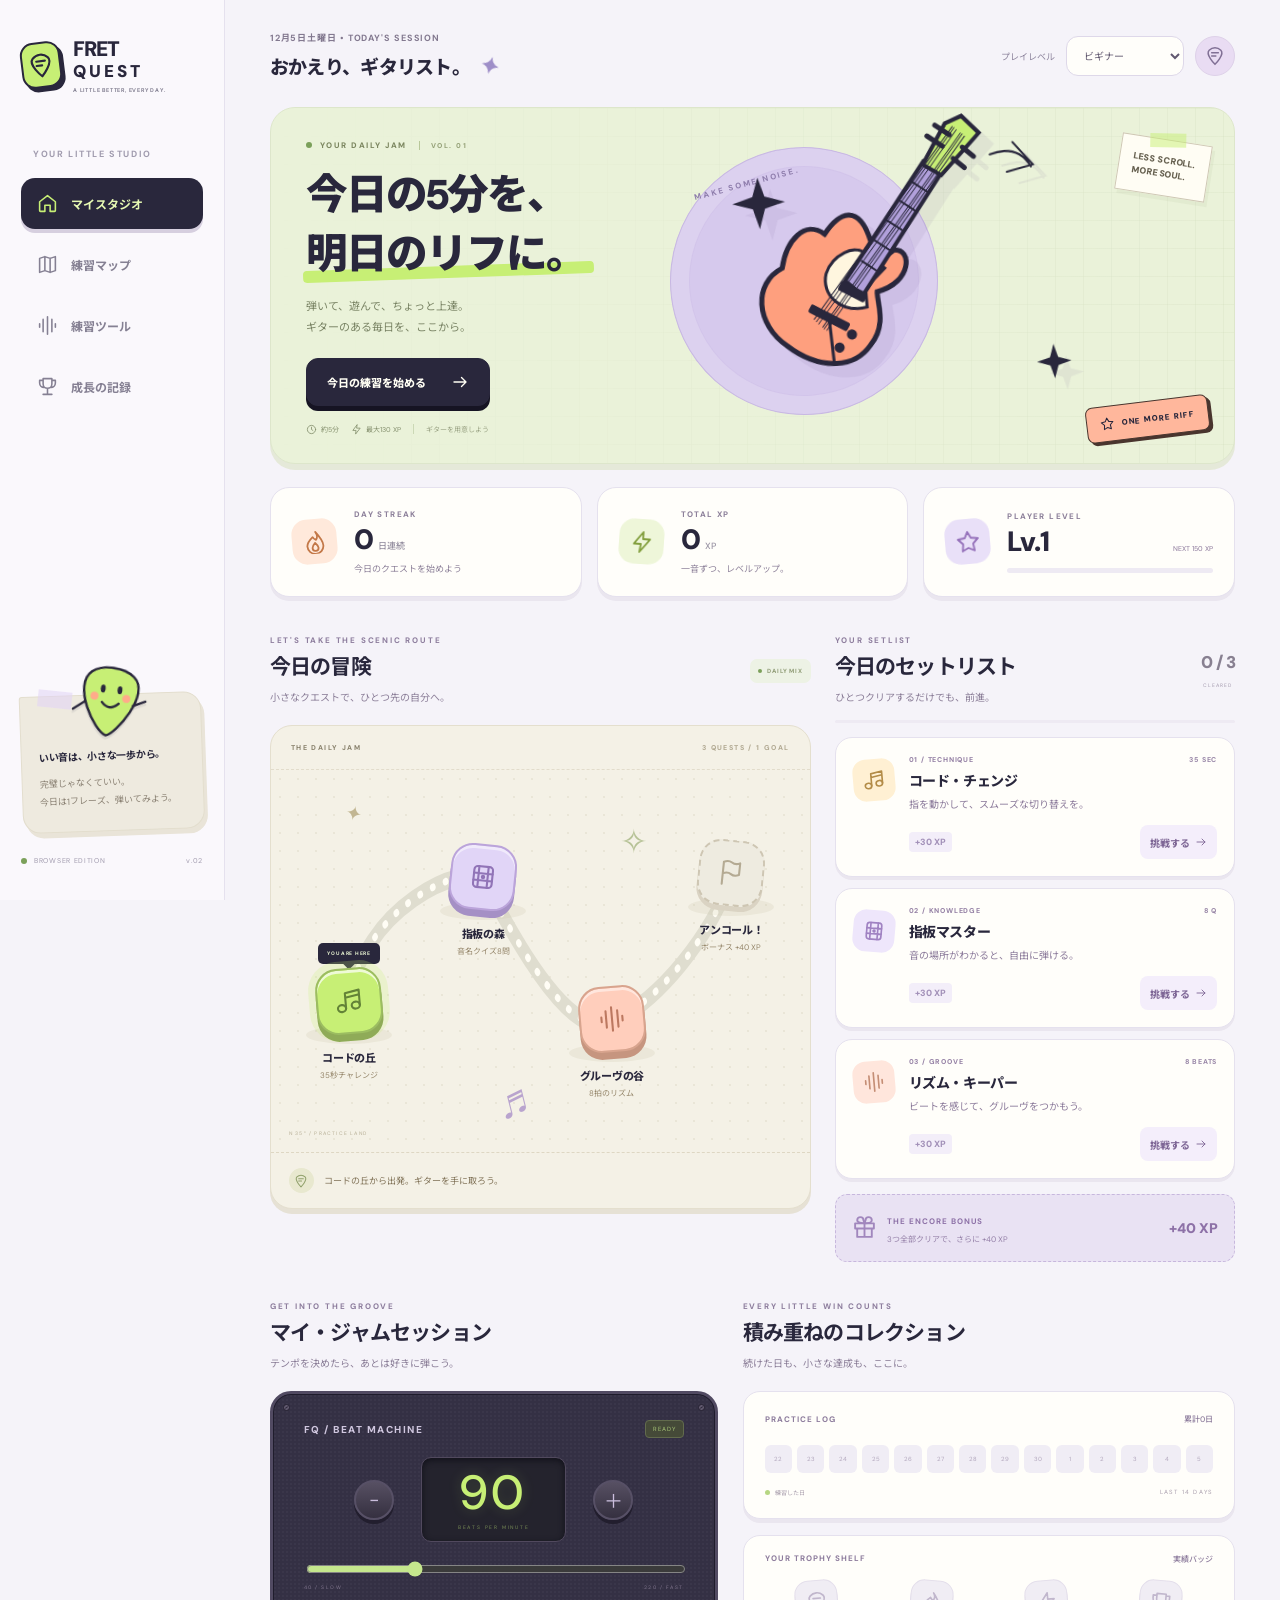
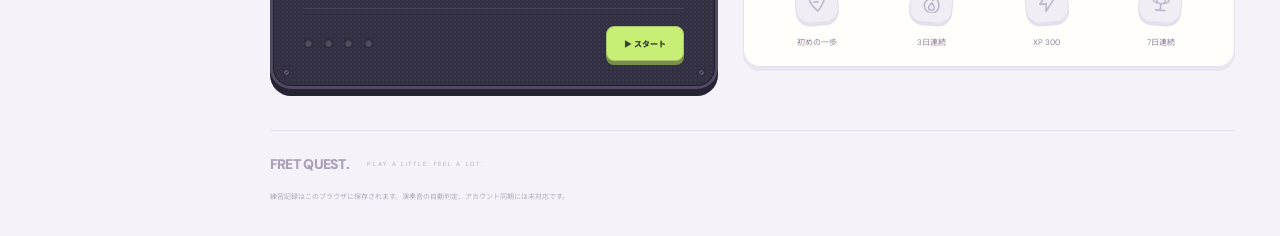
==== commit 160d617c: "Refine mobile world map into a winding vertical practice journey" ====
--- a/fret-quest/index.html
+++ b/fret-quest/index.html
@@ -3,7 +3,7 @@
 <head>
 <meta charset="utf-8"><meta name="viewport" content="width=device-width,initial-scale=1,viewport-fit=cover"><meta name="theme-color" content="#f5f3f9"><meta name="description" content="1日5分。ギターの練習を、毎日続けたくなる冒険に。"><title>FRET QUEST | 今日の5分を、明日のリフに。</title>
 <link rel="icon" type="image/svg+xml" href="data:image/svg+xml,%3Csvg xmlns='http://www.w3.org/2000/svg' viewBox='0 0 40 40'%3E%3Crect width='40' height='40' rx='12' fill='%23c7ef75'/%3E%3Cpath d='M12 11Q20 6 28 11Q33 17 20 32Q7 17 12 11Z' fill='%2329273c'/%3E%3Cpath d='M16 16L24 16M16 21L21 21' stroke='%23c7ef75' stroke-width='2'/%3E%3C/svg%3E">
-<link rel="preconnect" href="https://fonts.googleapis.com"><link rel="preconnect" href="https://fonts.gstatic.com" crossorigin><link href="https://fonts.googleapis.com/css2?family=DM+Sans:wght@400;500;600;700;800;900&family=Noto+Sans+JP:wght@400;500;600;700;800;900&display=swap" rel="stylesheet"><link rel="stylesheet" href="./style.css?v=20261009-studio"><script src="./app.js?v=20261009-studio" defer></script>
+<link rel="preconnect" href="https://fonts.googleapis.com"><link rel="preconnect" href="https://fonts.gstatic.com" crossorigin><link href="https://fonts.googleapis.com/css2?family=DM+Sans:wght@400;500;600;700;800;900&family=Noto+Sans+JP:wght@400;500;600;700;800;900&display=swap" rel="stylesheet"><link rel="stylesheet" href="./style.css?v=20261009-studio2"><script src="./app.js?v=20261009-studio2" defer></script>
 </head><body>
 <svg class="icon-sprite" xmlns="http://www.w3.org/2000/svg" aria-hidden="true"><defs>
 <symbol id="i-home" viewBox="0 0 24 24"><path d="m3 10 9-7 9 7v10a1 1 0 0 1-1 1h-5v-7H9v7H4a1 1 0 0 1-1-1Z"/></symbol>
@@ -31,10 +31,10 @@
 <main class="main" id="home">
 <header class="topbar"><div><div id="today-label" class="date-label">TODAY'S SESSION</div><div class="topbar-title">おかえり、ギタリスト。<span class="sparkle">✦</span></div></div><div class="top-actions"><label for="difficulty" class="difficulty-label">プレイレベル</label><select id="difficulty" aria-label="練習難易度"><option value="beginner">ビギナー</option><option value="intermediate">プレイヤー</option><option value="advanced">チャレンジャー</option></select><span class="avatar" aria-hidden="true"><svg class="icon"><use href="#i-pick"/></svg></span></div></header>
 <section class="welcome" aria-labelledby="welcome-title"><div class="hero-grid" aria-hidden="true"></div><div class="welcome-copy"><div class="eyebrow"><span class="status-dot"></span> YOUR DAILY JAM <span class="edition-label">VOL. 01</span></div><h1 id="welcome-title">今日の5分を、<br><span>明日のリフに。</span></h1><p>弾いて、遊んで、ちょっと上達。<br>ギターのある毎日を、ここから。</p><button id="daily-start" class="primary-btn" type="button">今日の練習を始める <svg class="icon"><use href="#i-arrow"/></svg></button><div class="hero-meta"><span><svg class="icon"><use href="#i-clock"/></svg> 約5分</span><span><svg class="icon"><use href="#i-bolt"/></svg> 最大130 XP</span><span>ギターを用意しよう</span></div></div>
-<div class="hero-art" aria-hidden="true"><div class="art-disc"><span>MAKE SOME NOISE.</span></div><svg class="electric-guitar" viewBox="0 0 400 350" fill="none"><g transform="rotate(30 205 170)"><path d="M149 156C122 128 108 143 105 170C81 166 74 193 83 219C64 246 85 280 122 285C160 292 191 276 195 247C201 221 180 205 177 197C204 173 188 143 173 153L161 178Z" fill="#fe9f7e" stroke="#29273c" stroke-width="5"/><path d="M151 169C136 164 121 185 124 204C129 225 155 233 175 215L165 199L173 173Z" fill="#fff6df" stroke="#29273c" stroke-width="3"/><path d="M144 202L159 62L180 64L166 207Z" fill="#b1a0db" stroke="#29273c" stroke-width="4"/><path d="M160 65L161 19L172 5L195 12L181 66Z" fill="#c7ef75" stroke="#29273c" stroke-width="4"/><path d="M158 85L177 87M156 107L175 109M153 130L173 132M151 153L170 155M149 177L168 179" stroke="#29273c" stroke-width="2"/><path d="M134 250L169 18M140 252L174 19M145 253L179 20M150 254L184 21" stroke="#29273c" stroke-width=".9"/><path d="M170 27L153 25M169 40L151 38M187 32L201 35M184 46L198 49" stroke="#29273c" stroke-width="5" stroke-linecap="round"/><rect x="125" y="237" width="43" height="9" rx="2" fill="#29273c"/><rect x="141" y="203" width="29" height="10" rx="2" fill="#29273c"/><circle cx="174" cy="246" r="5" fill="#29273c"/><circle cx="169" cy="263" r="5" fill="#29273c"/><path d="M148 244L170 277" stroke="#29273c" stroke-width="3" stroke-linecap="round"/></g><path d="m55 61 6 19 20 6-20 6-6 20-6-20-20-6 20-6Z" fill="#29273c"/><path d="m338 240 4 13 13 4-13 4-4 13-4-13-13-4 13-4Z" fill="#29273c"/><path d="M285 50q28-9 40 14M308 39l19 23-26 6" stroke="#29273c" stroke-width="2" stroke-linecap="round"/></svg><div class="art-sticker">LESS SCROLL.<br>MORE SOUL.</div><div class="art-ticket"><svg class="icon"><use href="#i-star"/></svg> ONE MORE RIFF</div></div></section>
+<div class="hero-art" aria-hidden="true"><div class="art-disc"><span>MAKE SOME NOISE.</span></div><svg class="electric-guitar" viewBox="0 0 400 350" fill="none"><g transform="rotate(30 205 170)"><path d="M149 156C122 128 108 143 105 170C81 166 74 193 83 219C64 246 85 280 122 285C160 292 191 276 195 247C201 221 180 205 177 197C204 173 188 143 173 153L161 178Z" fill="#fe9f7e" stroke="#29273c" stroke-width="5"/><path d="M151 169C136 164 121 185 124 204C129 225 155 233 175 215L165 199L173 173Z" fill="#fff6df" stroke="#29273c" stroke-width="3"/><path d="M144 202L159 62L180 64L166 207Z" fill="#b1a0db" stroke="#29273c" stroke-width="4"/><path d="M160 65L161 19L172 5L195 12L181 66Z" fill="#c7ef75" stroke="#29273c" stroke-width="4"/><path d="M158 85L177 87M156 107L175 109M153 130L173 132M151 153L170 155M149 177L168 179" stroke="#29273c" stroke-width="2"/><path d="M134 250L169 18M137 251L171 18M140 252L174 19M145 253L179 20M147 254L181 20M150 254L184 21" stroke="#29273c" stroke-width=".9"/><path d="M170 27L153 25M169 40L151 38M187 32L201 35M184 46L198 49" stroke="#29273c" stroke-width="5" stroke-linecap="round"/><rect x="125" y="237" width="43" height="9" rx="2" fill="#29273c"/><rect x="141" y="203" width="29" height="10" rx="2" fill="#29273c"/><circle cx="174" cy="246" r="5" fill="#29273c"/><circle cx="169" cy="263" r="5" fill="#29273c"/><path d="M148 244L170 277" stroke="#29273c" stroke-width="3" stroke-linecap="round"/></g><path d="m55 61 6 19 20 6-20 6-6 20-6-20-20-6 20-6Z" fill="#29273c"/><path d="m338 240 4 13 13 4-13 4-4 13-4-13-13-4 13-4Z" fill="#29273c"/><path d="M285 50q28-9 40 14M308 39l19 23-26 6" stroke="#29273c" stroke-width="2" stroke-linecap="round"/></svg><div class="art-sticker">LESS SCROLL.<br>MORE SOUL.</div><div class="art-ticket"><svg class="icon"><use href="#i-star"/></svg> ONE MORE RIFF</div></div></section>
 <section class="stats-grid" aria-label="練習ステータス"><div class="stat streak-stat"><span class="stat-icon"><svg class="icon"><use href="#i-fire"/></svg></span><div><div class="stat-top">DAY STREAK</div><div class="stat-value"><span id="streak-value">0</span><small>日連続</small></div><div class="stat-sub" id="streak-sub">今日から始めよう</div></div></div><div class="stat xp-stat"><span class="stat-icon"><svg class="icon"><use href="#i-bolt"/></svg></span><div><div class="stat-top">TOTAL XP</div><div class="stat-value"><span id="xp-value">0</span><small>XP</small></div><div class="stat-sub">一音ずつ、レベルアップ。</div></div></div><div class="stat level-stat"><span class="stat-icon"><svg class="icon"><use href="#i-star"/></svg></span><div class="level-content"><div class="stat-top">PLAYER LEVEL</div><div class="level-row"><div class="stat-value">Lv.<span id="level-value">1</span></div><span id="level-needed" class="level-next">NEXT 150 XP</span></div><div class="xp-track"><div id="xp-fill" class="xp-fill"></div></div></div></div></section>
 <div class="studio-grid">
-<section class="section journey" id="journey" aria-labelledby="journey-title"><div class="section-heading"><div><div class="kicker">LET'S TAKE THE SCENIC ROUTE</div><h2 id="journey-title">今日の冒険</h2><p>小さなクエストで、ひとつ先の自分へ。</p></div><span class="path-tag"><span class="status-dot"></span> DAILY MIX</span></div><div class="map-card"><div class="map-title"><span>THE DAILY JAM</span><span>3 QUESTS / 1 GOAL</span></div><div class="journey-map"><svg class="map-route" viewBox="0 0 640 310" preserveAspectRatio="none" aria-hidden="true"><path d="M93 191C103 112 235 73 252 90S348 224 405 205S521 136 547 87" fill="none" stroke="#dfddcf" stroke-width="14" stroke-linecap="round"/><path d="M93 191C103 112 235 73 252 90S348 224 405 205S521 136 547 87" fill="none" stroke="#fffdf5" stroke-width="6" stroke-dasharray="1 15" stroke-linecap="round"/></svg><span class="map-doodle doodle-a" aria-hidden="true">✦</span><span class="map-doodle doodle-b" aria-hidden="true">♬</span><span class="map-doodle doodle-c" aria-hidden="true">✧</span><span class="map-coordinate" aria-hidden="true">N 35° / PRACTICE LAND</span>
+<section class="section journey" id="journey" aria-labelledby="journey-title"><div class="section-heading"><div><div class="kicker">LET'S TAKE THE SCENIC ROUTE</div><h2 id="journey-title">今日の冒険</h2><p>小さなクエストで、ひとつ先の自分へ。</p></div><span class="path-tag"><span class="status-dot"></span> DAILY MIX</span></div><div class="map-card"><div class="map-title"><span>THE DAILY JAM</span><span>3 QUESTS / 1 GOAL</span></div><div class="journey-map"><svg class="map-route" viewBox="0 0 640 310" preserveAspectRatio="none" aria-hidden="true"><path d="M93 191C103 112 235 73 252 90S348 224 405 205S521 136 547 87" fill="none" stroke="#dfddcf" stroke-width="14" stroke-linecap="round"/><path d="M93 191C103 112 235 73 252 90S348 224 405 205S521 136 547 87" fill="none" stroke="#fffdf5" stroke-width="6" stroke-dasharray="1 15" stroke-linecap="round"/></svg><svg class="map-route map-route-mobile" viewBox="0 0 360 400" preserveAspectRatio="none" aria-hidden="true"><path d="M90 68C130 68 245 85 245 160S92 182 100 244S260 260 263 328" fill="none" stroke="#dfddcf" stroke-width="16" stroke-linecap="round"/><path d="M90 68C130 68 245 85 245 160S92 182 100 244S260 260 263 328" fill="none" stroke="#fffdf5" stroke-width="6" stroke-dasharray="1 16" stroke-linecap="round"/></svg><span class="map-doodle doodle-a" aria-hidden="true">✦</span><span class="map-doodle doodle-b" aria-hidden="true">♬</span><span class="map-doodle doodle-c" aria-hidden="true">✧</span><span class="map-coordinate" aria-hidden="true">N 35° / PRACTICE LAND</span>
 <button class="journey-node node-chord" type="button" data-launch="chord" data-path="chord"><span class="node-callout">YOU ARE HERE</span><span class="node-island"><span class="node-bubble"><svg class="icon"><use href="#i-music"/></svg></span><span class="node-check"><svg class="icon"><use href="#i-check"/></svg></span></span><span class="node-name">コードの丘</span><small>35秒チャレンジ</small></button>
 <button class="journey-node node-fret" type="button" data-launch="fret" data-path="fret"><span class="node-callout">NEXT UP</span><span class="node-island"><span class="node-bubble"><svg class="icon"><use href="#i-fret"/></svg></span><span class="node-check"><svg class="icon"><use href="#i-check"/></svg></span></span><span class="node-name">指板の森</span><small>音名クイズ8問</small></button>
 <button class="journey-node node-rhythm" type="button" data-launch="rhythm" data-path="rhythm"><span class="node-callout">NEXT UP</span><span class="node-island"><span class="node-bubble"><svg class="icon"><use href="#i-rhythm"/></svg></span><span class="node-check"><svg class="icon"><use href="#i-check"/></svg></span></span><span class="node-name">グルーヴの谷</span><small>8拍のリズム</small></button>
--- a/fret-quest/style.css
+++ b/fret-quest/style.css
@@ -8,4 +8,6 @@
 @media(max-width:900px){.nav-link{font-size:9px}}
 @media(max-width:700px){.journey-map{height:330px}.node-name{font-size:11px}.journey-node small{font-size:8px}.quest-card h3{font-size:15px}.quest-card p{font-size:11px}.quest-meta,.quest-meta span{font-size:8px}.quest-button{font-size:11px;min-height:42px;padding-inline:14px}.reward{font-size:10px}.stat-sub{font-size:8px}.stat-top{font-size:7px}.path-message{font-size:10px}.bonus-banner p{font-size:9px}.section-heading p{font-size:11px}.date-label{font-size:8px}.modal-inner p{font-size:12px}.lesson-progress{font-size:10px}.modal-brand{font-size:8px}.action-button{font-size:12px}.badge small{font-size:9px}}
 @media(max-width:480px){.journey-map{height:290px}.node-name{font-size:9px}.journey-node small{font-size:6px}.date-label{font-size:7px}.stat-top{font-size:6px}.stat-sub{font-size:7px}.quest-meta,.quest-meta span{font-size:7px}.quest-card h3{font-size:14px}.quest-card p{font-size:10px}.quest-button{min-height:40px;font-size:10px}.section-heading p{font-size:10px}.path-message{font-size:9px}.kicker{font-size:7px}.hero-meta{font-size:7px}.modal-brand{font-size:7px}.bpm-adjust{min-width:37px;min-height:37px}.nav-link{font-size:8px}.level-next{font-size:6px}}
+.map-route-mobile{display:none}
+@media(max-width:480px){.journey-map{height:415px}.map-route:not(.map-route-mobile){display:none}.map-route-mobile{display:block}.node-chord{left:25%;top:17%}.node-fret{left:68%;top:40%}.node-rhythm{left:28%;top:61%}.finish-node{left:73%;top:82%}.journey-node{width:111px;transform:translate(-50%,-35px)}.node-bubble{width:64px;height:64px;border-radius:22px}.node-bubble .icon{width:28px;height:28px}.node-name{font-size:11px}.journey-node small{font-size:8px}.node-callout{font-size:6px;top:-29px;padding:7px 10px}.node-check{width:23px;height:23px}.node-check .icon{height:13px;width:13px}.doodle-a{top:28px;left:70%;font-size:25px}.doodle-b{bottom:27px;left:15%;font-size:30px}.doodle-c{top:179px;right:74%;font-size:24px}.map-coordinate{font-size:5px;bottom:13px;left:17px}.node-island{padding-bottom:10px}.node-island:after{height:18px;left:-10px;right:-10px}.path-message{font-size:10px;line-height:1.8}}
 @media(prefers-reduced-motion:reduce){html{scroll-behavior:auto}*,*:before,*:after{animation:none!important;transition:none!important}.confetti{display:none}}
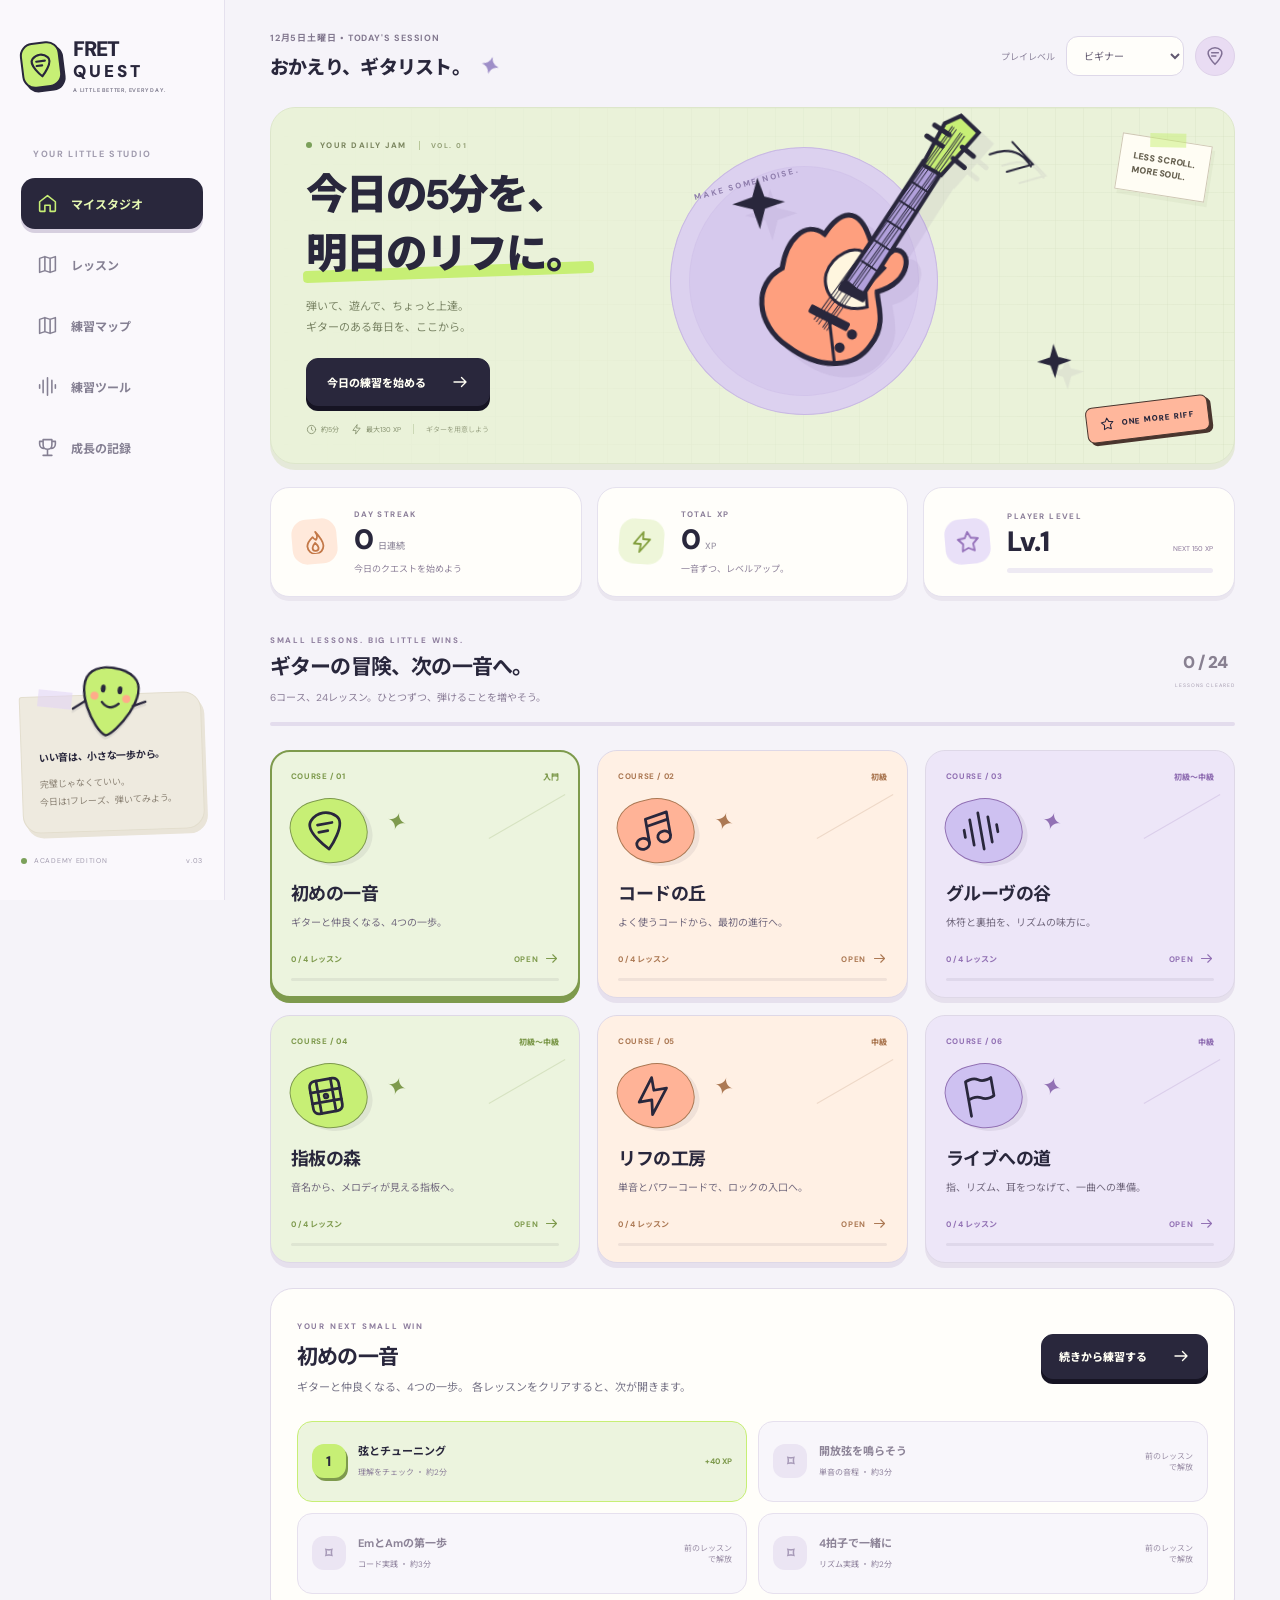
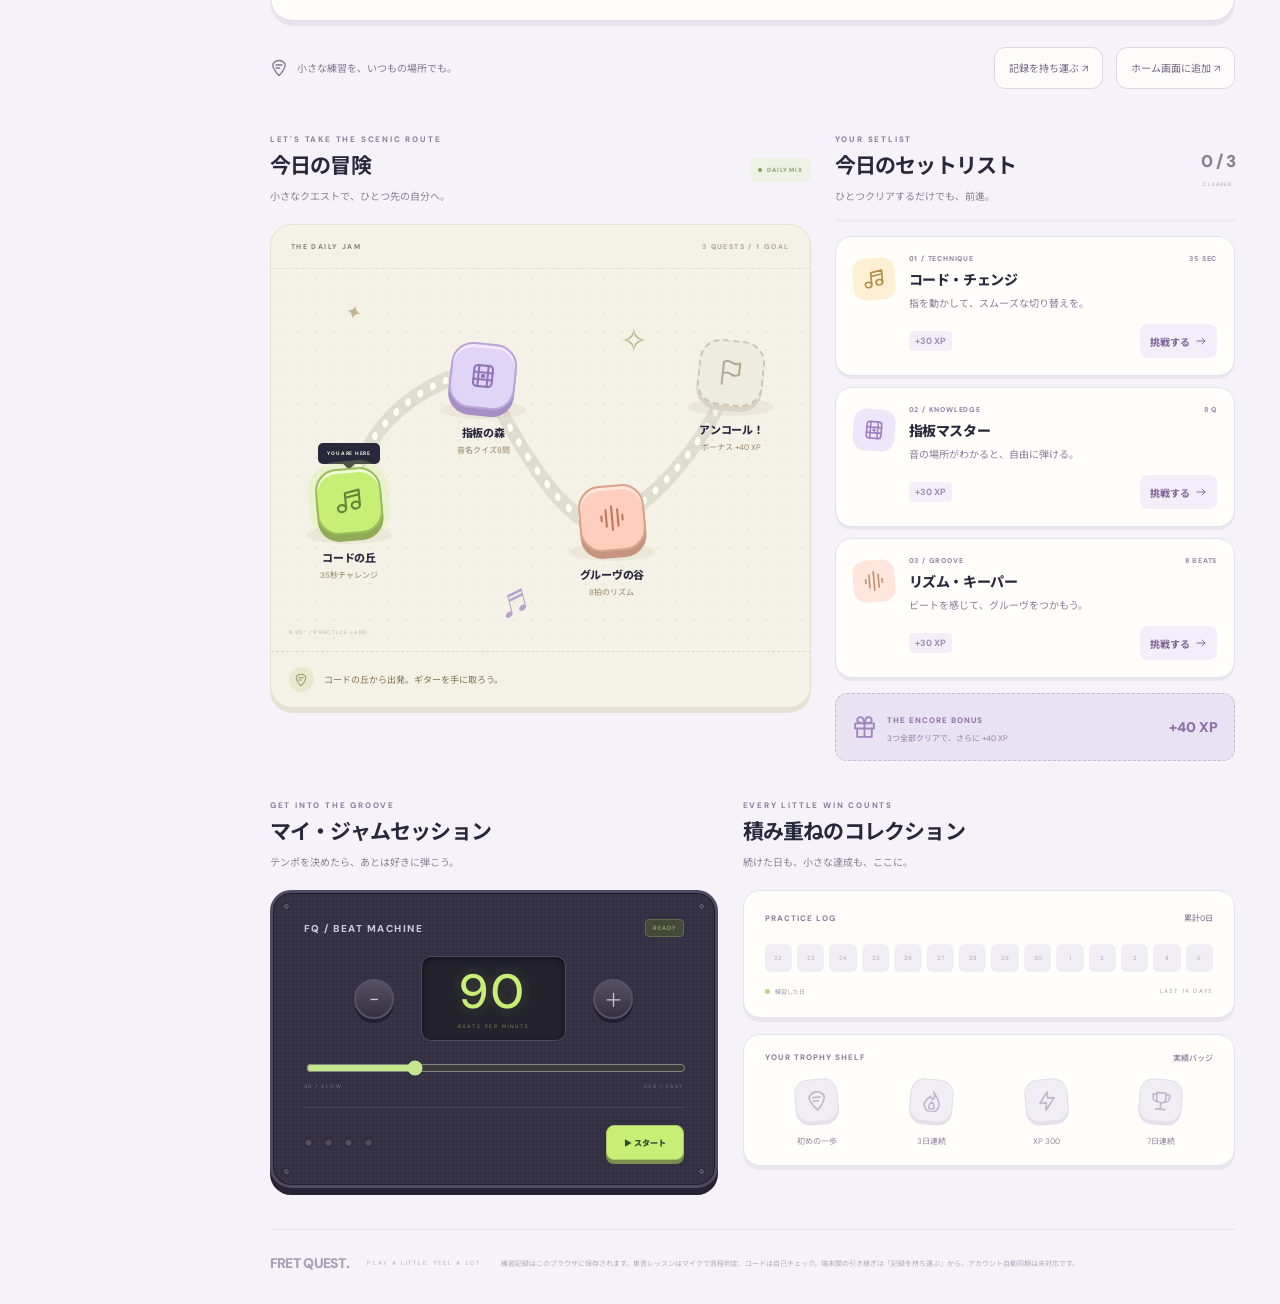
==== commit a734c882: "Add 24 guitar lessons, monophonic microphone practice, portable records and home-screen app" ====
--- a/fret-quest/index.html
+++ b/fret-quest/index.html
@@ -1,9 +1,9 @@
 <!doctype html>
 <html lang="ja">
 <head>
-<meta charset="utf-8"><meta name="viewport" content="width=device-width,initial-scale=1,viewport-fit=cover"><meta name="theme-color" content="#f5f3f9"><meta name="description" content="1日5分。ギターの練習を、毎日続けたくなる冒険に。"><title>FRET QUEST | 今日の5分を、明日のリフに。</title>
+<meta charset="utf-8"><meta name="viewport" content="width=device-width,initial-scale=1,viewport-fit=cover"><meta name="theme-color" content="#29273c"><meta name="apple-mobile-web-app-capable" content="yes"><meta name="apple-mobile-web-app-status-bar-style" content="default"><meta name="apple-mobile-web-app-title" content="FRET QUEST"><link rel="manifest" href="./manifest.webmanifest"><link rel="apple-touch-icon" href="./icons/icon-180.png"><meta name="description" content="1日5分。ギターの練習を、毎日続けたくなる冒険に。"><title>FRET QUEST | 今日の5分を、明日のリフに。</title>
 <link rel="icon" type="image/svg+xml" href="data:image/svg+xml,%3Csvg xmlns='http://www.w3.org/2000/svg' viewBox='0 0 40 40'%3E%3Crect width='40' height='40' rx='12' fill='%23c7ef75'/%3E%3Cpath d='M12 11Q20 6 28 11Q33 17 20 32Q7 17 12 11Z' fill='%2329273c'/%3E%3Cpath d='M16 16L24 16M16 21L21 21' stroke='%23c7ef75' stroke-width='2'/%3E%3C/svg%3E">
-<link rel="preconnect" href="https://fonts.googleapis.com"><link rel="preconnect" href="https://fonts.gstatic.com" crossorigin><link href="https://fonts.googleapis.com/css2?family=DM+Sans:wght@400;500;600;700;800;900&family=Noto+Sans+JP:wght@400;500;600;700;800;900&display=swap" rel="stylesheet"><link rel="stylesheet" href="./style.css?v=20261009-studio2"><script src="./app.js?v=20261009-studio2" defer></script>
+<link rel="preconnect" href="https://fonts.googleapis.com"><link rel="preconnect" href="https://fonts.gstatic.com" crossorigin><link href="https://fonts.googleapis.com/css2?family=DM+Sans:wght@400;500;600;700;800;900&family=Noto+Sans+JP:wght@400;500;600;700;800;900&display=swap" rel="stylesheet"><link rel="stylesheet" href="./style.css?v=20261009-academy1"><link rel="stylesheet" href="./academy.css?v=20261009-academy1"><script src="./lessons.js?v=20261009-academy1" defer></script><script src="./pitch.js?v=20261009-academy1" defer></script><script src="./app.js?v=20261009-academy1" defer></script><script src="./academy.js?v=20261009-academy1" defer></script>
 </head><body>
 <svg class="icon-sprite" xmlns="http://www.w3.org/2000/svg" aria-hidden="true"><defs>
 <symbol id="i-home" viewBox="0 0 24 24"><path d="m3 10 9-7 9 7v10a1 1 0 0 1-1 1h-5v-7H9v7H4a1 1 0 0 1-1-1Z"/></symbol>
@@ -25,14 +25,15 @@
 <div class="app-shell"><aside class="sidebar">
 <a class="brand" href="#home" aria-label="FRET QUEST ホーム"><span class="brand-mark"><svg class="icon"><use href="#i-pick"/></svg></span><span>FRET<span class="brand-quest">QUEST</span><small>A LITTLE BETTER, EVERY DAY.</small></span></a>
 <div class="sidebar-label">YOUR LITTLE STUDIO</div><nav class="side-nav" aria-label="メインメニュー">
-<a href="#home" class="nav-link active"><svg class="icon"><use href="#i-home"/></svg><span>マイスタジオ</span></a><a href="#journey" class="nav-link"><svg class="icon"><use href="#i-map"/></svg><span>練習マップ</span></a><a href="#practice" class="nav-link"><svg class="icon"><use href="#i-rhythm"/></svg><span>練習ツール</span></a><a href="#achievements" class="nav-link"><svg class="icon"><use href="#i-trophy"/></svg><span>成長の記録</span></a></nav><div class="sidebar-spacer"></div>
+<a href="#home" class="nav-link active"><svg class="icon"><use href="#i-home"/></svg><span>マイスタジオ</span></a><a href="#courses" class="nav-link"><svg class="icon"><use href="#i-map"/></svg><span>レッスン</span></a><a href="#journey" class="nav-link"><svg class="icon"><use href="#i-map"/></svg><span>練習マップ</span></a><a href="#practice" class="nav-link"><svg class="icon"><use href="#i-rhythm"/></svg><span>練習ツール</span></a><a href="#achievements" class="nav-link"><svg class="icon"><use href="#i-trophy"/></svg><span>成長の記録</span></a></nav><div class="sidebar-spacer"></div>
 <div class="sidebar-note"><svg class="pick-pal" viewBox="0 0 110 110" fill="none" aria-hidden="true"><path d="M29 19C42 9 69 10 82 21C105 40 66 94 54 97C39 93 6 38 29 19Z" fill="#c7ef75" stroke="#29273c" stroke-width="3"/><ellipse cx="45" cy="39" rx="3" ry="5" fill="#29273c"/><ellipse cx="66" cy="39" rx="3" ry="5" fill="#29273c"/><path d="M45 56Q55 67 66 56M24 57L10 68M84 57L99 50" stroke="#29273c" stroke-width="3" stroke-linecap="round"/><circle cx="35" cy="49" r="5" fill="#ffab8a"/><circle cx="75" cy="49" r="5" fill="#ffab8a"/></svg><span class="note-tape"></span><strong>いい音は、小さな一歩から。</strong><p>完璧じゃなくていい。<br>今日は1フレーズ、弾いてみよう。</p></div>
-<div class="sidebar-foot"><span class="status-dot"></span> BROWSER EDITION <span>v.02</span></div></aside>
+<div class="sidebar-foot"><span class="status-dot"></span> ACADEMY EDITION <span>v.03</span></div></aside>
 <main class="main" id="home">
 <header class="topbar"><div><div id="today-label" class="date-label">TODAY'S SESSION</div><div class="topbar-title">おかえり、ギタリスト。<span class="sparkle">✦</span></div></div><div class="top-actions"><label for="difficulty" class="difficulty-label">プレイレベル</label><select id="difficulty" aria-label="練習難易度"><option value="beginner">ビギナー</option><option value="intermediate">プレイヤー</option><option value="advanced">チャレンジャー</option></select><span class="avatar" aria-hidden="true"><svg class="icon"><use href="#i-pick"/></svg></span></div></header>
 <section class="welcome" aria-labelledby="welcome-title"><div class="hero-grid" aria-hidden="true"></div><div class="welcome-copy"><div class="eyebrow"><span class="status-dot"></span> YOUR DAILY JAM <span class="edition-label">VOL. 01</span></div><h1 id="welcome-title">今日の5分を、<br><span>明日のリフに。</span></h1><p>弾いて、遊んで、ちょっと上達。<br>ギターのある毎日を、ここから。</p><button id="daily-start" class="primary-btn" type="button">今日の練習を始める <svg class="icon"><use href="#i-arrow"/></svg></button><div class="hero-meta"><span><svg class="icon"><use href="#i-clock"/></svg> 約5分</span><span><svg class="icon"><use href="#i-bolt"/></svg> 最大130 XP</span><span>ギターを用意しよう</span></div></div>
 <div class="hero-art" aria-hidden="true"><div class="art-disc"><span>MAKE SOME NOISE.</span></div><svg class="electric-guitar" viewBox="0 0 400 350" fill="none"><g transform="rotate(30 205 170)"><path d="M149 156C122 128 108 143 105 170C81 166 74 193 83 219C64 246 85 280 122 285C160 292 191 276 195 247C201 221 180 205 177 197C204 173 188 143 173 153L161 178Z" fill="#fe9f7e" stroke="#29273c" stroke-width="5"/><path d="M151 169C136 164 121 185 124 204C129 225 155 233 175 215L165 199L173 173Z" fill="#fff6df" stroke="#29273c" stroke-width="3"/><path d="M144 202L159 62L180 64L166 207Z" fill="#b1a0db" stroke="#29273c" stroke-width="4"/><path d="M160 65L161 19L172 5L195 12L181 66Z" fill="#c7ef75" stroke="#29273c" stroke-width="4"/><path d="M158 85L177 87M156 107L175 109M153 130L173 132M151 153L170 155M149 177L168 179" stroke="#29273c" stroke-width="2"/><path d="M134 250L169 18M137 251L171 18M140 252L174 19M145 253L179 20M147 254L181 20M150 254L184 21" stroke="#29273c" stroke-width=".9"/><path d="M170 27L153 25M169 40L151 38M187 32L201 35M184 46L198 49" stroke="#29273c" stroke-width="5" stroke-linecap="round"/><rect x="125" y="237" width="43" height="9" rx="2" fill="#29273c"/><rect x="141" y="203" width="29" height="10" rx="2" fill="#29273c"/><circle cx="174" cy="246" r="5" fill="#29273c"/><circle cx="169" cy="263" r="5" fill="#29273c"/><path d="M148 244L170 277" stroke="#29273c" stroke-width="3" stroke-linecap="round"/></g><path d="m55 61 6 19 20 6-20 6-6 20-6-20-20-6 20-6Z" fill="#29273c"/><path d="m338 240 4 13 13 4-13 4-4 13-4-13-13-4 13-4Z" fill="#29273c"/><path d="M285 50q28-9 40 14M308 39l19 23-26 6" stroke="#29273c" stroke-width="2" stroke-linecap="round"/></svg><div class="art-sticker">LESS SCROLL.<br>MORE SOUL.</div><div class="art-ticket"><svg class="icon"><use href="#i-star"/></svg> ONE MORE RIFF</div></div></section>
 <section class="stats-grid" aria-label="練習ステータス"><div class="stat streak-stat"><span class="stat-icon"><svg class="icon"><use href="#i-fire"/></svg></span><div><div class="stat-top">DAY STREAK</div><div class="stat-value"><span id="streak-value">0</span><small>日連続</small></div><div class="stat-sub" id="streak-sub">今日から始めよう</div></div></div><div class="stat xp-stat"><span class="stat-icon"><svg class="icon"><use href="#i-bolt"/></svg></span><div><div class="stat-top">TOTAL XP</div><div class="stat-value"><span id="xp-value">0</span><small>XP</small></div><div class="stat-sub">一音ずつ、レベルアップ。</div></div></div><div class="stat level-stat"><span class="stat-icon"><svg class="icon"><use href="#i-star"/></svg></span><div class="level-content"><div class="stat-top">PLAYER LEVEL</div><div class="level-row"><div class="stat-value">Lv.<span id="level-value">1</span></div><span id="level-needed" class="level-next">NEXT 150 XP</span></div><div class="xp-track"><div id="xp-fill" class="xp-fill"></div></div></div></div></section>
+<section class="section academy" id="courses" aria-labelledby="courses-title"><div class="section-heading"><div><div class="kicker">SMALL LESSONS. BIG LITTLE WINS.</div><h2 id="courses-title">ギターの冒険、次の一音へ。</h2><p>6コース、24レッスン。ひとつずつ、弾けることを増やそう。</p></div><div class="mission-progress"><span id="course-total">0 / 24</span><small>LESSONS CLEARED</small></div></div><div class="course-overall"><span id="course-overall-fill"></span></div><div class="course-grid" id="course-grid"></div><div class="course-detail" id="course-detail"></div><div class="academy-utility"><div><svg class="icon"><use href="#i-pick"/></svg><span>小さな練習を、いつもの場所でも。</span></div><button type="button" id="record-transfer">記録を持ち運ぶ ↗</button><button type="button" id="app-install">ホーム画面に追加 ↗</button></div></section>
 <div class="studio-grid">
 <section class="section journey" id="journey" aria-labelledby="journey-title"><div class="section-heading"><div><div class="kicker">LET'S TAKE THE SCENIC ROUTE</div><h2 id="journey-title">今日の冒険</h2><p>小さなクエストで、ひとつ先の自分へ。</p></div><span class="path-tag"><span class="status-dot"></span> DAILY MIX</span></div><div class="map-card"><div class="map-title"><span>THE DAILY JAM</span><span>3 QUESTS / 1 GOAL</span></div><div class="journey-map"><svg class="map-route" viewBox="0 0 640 310" preserveAspectRatio="none" aria-hidden="true"><path d="M93 191C103 112 235 73 252 90S348 224 405 205S521 136 547 87" fill="none" stroke="#dfddcf" stroke-width="14" stroke-linecap="round"/><path d="M93 191C103 112 235 73 252 90S348 224 405 205S521 136 547 87" fill="none" stroke="#fffdf5" stroke-width="6" stroke-dasharray="1 15" stroke-linecap="round"/></svg><svg class="map-route map-route-mobile" viewBox="0 0 360 400" preserveAspectRatio="none" aria-hidden="true"><path d="M90 68C130 68 245 85 245 160S92 182 100 244S260 260 263 328" fill="none" stroke="#dfddcf" stroke-width="16" stroke-linecap="round"/><path d="M90 68C130 68 245 85 245 160S92 182 100 244S260 260 263 328" fill="none" stroke="#fffdf5" stroke-width="6" stroke-dasharray="1 16" stroke-linecap="round"/></svg><span class="map-doodle doodle-a" aria-hidden="true">✦</span><span class="map-doodle doodle-b" aria-hidden="true">♬</span><span class="map-doodle doodle-c" aria-hidden="true">✧</span><span class="map-coordinate" aria-hidden="true">N 35° / PRACTICE LAND</span>
 <button class="journey-node node-chord" type="button" data-launch="chord" data-path="chord"><span class="node-callout">YOU ARE HERE</span><span class="node-island"><span class="node-bubble"><svg class="icon"><use href="#i-music"/></svg></span><span class="node-check"><svg class="icon"><use href="#i-check"/></svg></span></span><span class="node-name">コードの丘</span><small>35秒チャレンジ</small></button>
@@ -45,6 +46,6 @@
 <article class="quest-card quest-rhythm" data-card="rhythm"><div class="quest-icon"><svg class="icon"><use href="#i-rhythm"/></svg></div><div class="quest-copy"><div class="quest-meta">03 / GROOVE <span>8 BEATS</span></div><h3>リズム・キーパー</h3><p>ビートを感じて、グルーヴをつかもう。</p><div class="quest-footer"><span class="reward">+30 XP</span><button type="button" class="quest-button" data-launch="rhythm" aria-label="リズム・キーパーに挑戦">挑戦する ↗</button></div></div></article></div><div class="bonus-banner"><span class="gift-icon"><svg class="icon"><use href="#i-gift"/></svg></span><div><strong>THE ENCORE BONUS</strong><p id="bonus-caption">全部クリアで、さらに +40 XP</p></div><span id="bonus-status">+40 XP</span></div></section></div>
 <div class="bottom-grid"><section class="section practice" id="practice" aria-labelledby="practice-title"><div class="section-heading"><div><div class="kicker">GET INTO THE GROOVE</div><h2 id="practice-title">マイ・ジャムセッション</h2><p>テンポを決めたら、あとは好きに弾こう。</p></div></div><div class="tool-card"><div class="amp-screw screw-a"></div><div class="amp-screw screw-b"></div><div class="amp-screw screw-c"></div><div class="amp-screw screw-d"></div><div class="tool-heading"><strong>FQ / BEAT MACHINE</strong><span id="metro-status" class="tool-status">READY</span></div><div class="metronome-controls"><button type="button" class="bpm-adjust" data-bpm="-5" aria-label="BPMを5下げる">−</button><div class="bpm-readout"><span id="bpm-value">90</span><small>BEATS PER MINUTE</small></div><button type="button" class="bpm-adjust" data-bpm="5" aria-label="BPMを5上げる">＋</button></div><input type="range" id="bpm-slider" min="40" max="220" step="1" value="90" aria-label="メトロノームのテンポ"><div class="tempo-scale"><span>40 / SLOW</span><span>220 / FAST</span></div><div class="amp-bottom"><div class="beat-dots" aria-label="拍の表示"><span></span><span></span><span></span><span></span></div><button id="metro-toggle" class="metro-button" type="button">▶ スタート</button></div></div></section>
 <section class="section achievements" id="achievements" aria-labelledby="achievements-title"><div class="section-heading"><div><div class="kicker">EVERY LITTLE WIN COUNTS</div><h2 id="achievements-title">積み重ねのコレクション</h2><p>続けた日も、小さな達成も、ここに。</p></div></div><div class="record-card calendar-card"><div class="record-top"><span>PRACTICE LOG</span><span id="practice-days">累計0日</span></div><div class="calendar-row" id="calendar-row" aria-label="過去14日間の練習記録"></div><div class="calendar-foot"><span><i></i> 練習した日</span><span>LAST 14 DAYS</span></div></div><div class="record-card badge-card"><div class="record-top"><span>YOUR TROPHY SHELF</span><span>実績バッジ</span></div><div id="badges" class="badges"></div></div></section></div>
-<footer class="footer"><span class="footer-wordmark">FRET QUEST.</span><span>PLAY A LITTLE. FEEL A LOT.</span><p>練習記録はこのブラウザに保存されます。演奏音の自動判定、アカウント同期には未対応です。</p></footer></main></div>
+<footer class="footer"><span class="footer-wordmark">FRET QUEST.</span><span>PLAY A LITTLE. FEEL A LOT.</span><p>練習記録はこのブラウザに保存されます。単音レッスンはマイクで音程判定、コードは自己チェック。端末間の引き継ぎは「記録を持ち運ぶ」から。アカウント自動同期は未対応です。</p></footer></main></div>
 <div class="modal-backdrop" id="modal" hidden><div class="modal-dialog" role="dialog" aria-modal="true" aria-labelledby="modal-title"><div class="modal-header"><span class="modal-brand"><svg class="icon"><use href="#i-pick"/></svg> FRET QUEST / PLAY MODE</span><button type="button" id="modal-close" class="modal-close" aria-label="クエストを閉じる">✕</button></div><div id="modal-inner" class="modal-inner"></div></div></div><div class="toast" id="toast" role="status" aria-live="polite"></div>
 </body></html>
--- a/fret-quest/academy.css
+++ b/fret-quest/academy.css
@@ -0,0 +1,6 @@
+.academy{margin:38px 0 45px;scroll-margin-top:24px}.course-overall{height:4px;border-radius:4px;background:#e3dced;margin:-3px 0 24px;overflow:hidden}.course-overall>span{display:block;height:100%;background:#9478be;transition:width .3s}.course-grid{display:grid;grid-template-columns:repeat(3,minmax(0,1fr));gap:17px}.course-book{text-align:left;border:1px solid #ded8e7;border-radius:20px;padding:20px 20px 16px;color:var(--ink);box-shadow:0 5px 0 #e6e0ed;position:relative;overflow:hidden;transition:transform .2s,border-color .2s,box-shadow .2s}.course-book:hover{transform:translateY(-3px);box-shadow:0 8px 0 #e6e0ed}.cover-lime{--cover:#ecf4de;--accent:#7e9a4d;--art:#c7ef75;background:var(--cover)}.cover-peach{--cover:#fff0e4;--accent:#ac7954;--art:#ffb397;background:var(--cover)}.cover-lilac{--cover:#ede6f8;--accent:#9271b4;--art:#cec1f1;background:var(--cover)}.course-book.selected{border:2px solid var(--accent);padding:19px 19px 15px;box-shadow:0 5px 0 var(--accent)}.book-meta{display:flex;justify-content:space-between;gap:10px;color:var(--accent);font-size:8px;font-weight:800;letter-spacing:.6px}.book-meta>span:last-child{letter-spacing:0}.book-art{height:83px;margin:7px 0;position:relative;display:flex;align-items:center;padding-left:13px}.book-art>.icon{width:44px;height:44px;stroke-width:1.5;z-index:1;transform:rotate(-10deg)}.book-orbit{position:absolute;left:0;width:76px;height:66px;border:1.5px solid var(--accent);border-radius:40% 55% 45% 60%;background:var(--art);transform:rotate(-14deg);box-shadow:4px 4px 0 #29273c12}.book-star{position:absolute;left:96px;top:17px;color:var(--accent);font-size:24px;transform:rotate(15deg)}.book-art:after{content:'';position:absolute;right:-12px;top:27px;width:88px;height:1px;background:var(--accent);opacity:.2;transform:rotate(-30deg)}.course-book h3{font-size:18px;margin:0 0 8px;letter-spacing:-.5px}.course-book p{font-size:10px;line-height:1.8;margin:0 0 19px;color:#71687d}.book-foot{display:flex;justify-content:space-between;align-items:center;font-size:8px;font-weight:700;color:var(--accent)}.book-foot>span:last-child{display:flex;align-items:center;gap:6px;letter-spacing:.6px}.book-foot .icon{width:15px;height:15px}.book-track{margin-top:12px;height:3px;background:#29273c12;border-radius:3px;overflow:hidden}.book-track>span{display:block;height:100%;background:var(--accent)}.course-detail{margin-top:25px;border:1px solid #e1dbea;border-radius:23px;padding:26px;box-shadow:0 5px 0 #e8e3ee;background:var(--paper)}.course-detail-top{display:flex;justify-content:space-between;align-items:center;gap:20px;margin-bottom:23px}.course-detail h3{font-size:21px;letter-spacing:-.7px;margin:7px 0}.course-detail p{font-size:11px;color:var(--muted);line-height:1.8;margin:0}.course-detail .primary-btn{font-size:11px;min-height:45px;padding:12px 17px;white-space:nowrap}.lesson-path{display:grid;grid-template-columns:repeat(2,minmax(0,1fr));gap:11px}.course-lesson{display:flex;align-items:center;gap:12px;min-width:0;min-height:81px;border:1px solid #e6e0ee;border-radius:15px;background:#f8f6fb;padding:14px;text-align:left;color:var(--ink);transition:background .2s}.course-lesson.available{background:var(--cover);border-color:var(--art)}.course-lesson.cleared{background:#f1f7e9}.course-lesson.locked{color:#8d8498;cursor:default}.lesson-stop{flex-shrink:0;width:34px;height:34px;display:grid;place-items:center;border-radius:12px;background:#ebe5f3;color:#a79ab8;font-weight:800}.available .lesson-stop{background:var(--art);color:var(--ink);box-shadow:2px 3px 0 var(--accent)}.cleared .lesson-stop{background:#d6ecb8;color:#6d8b42}.lesson-stop .icon{width:18px;height:18px}.lesson-stop-copy{flex:1;min-width:0}.lesson-stop-copy strong{display:block;font-size:11px;line-height:1.6}.lesson-stop-copy small{display:block;font-size:8px;color:#8d809b;line-height:1.8;margin-top:4px}.lesson-stop-state{font-size:8px;color:#998da5;text-align:right;max-width:50px;flex-shrink:0}.available .lesson-stop-state{color:var(--accent);font-weight:800}.academy-utility{display:flex;align-items:center;gap:13px;margin:26px 0 0;font-size:10px;color:#867693;flex-wrap:wrap}.academy-utility>div{display:flex;align-items:center;gap:9px;flex:1}.academy-utility .icon{width:18px;height:18px}.academy-utility button{border:1px solid #dfd6e9;padding:11px 14px;border-radius:11px;color:#746487;background:#fefcfb;font-size:10px;min-height:42px}.academy-utility button:hover{background:#ece5f5}.teaching-cards{display:grid;gap:12px;margin:20px 0}.teaching-card{display:flex;gap:13px;background:#f2edf7;border:1px solid #e6deef;border-radius:15px;padding:17px;margin-bottom:12px}.teaching-card>span{color:#a48bc0;font-size:12px;font-weight:900;padding-top:2px}.teaching-card h3{font-size:13px;margin:0 0 7px}.teaching-card p{font-size:12px!important;line-height:1.95!important;margin:0!important;color:#756984!important}.lesson-goal{font-size:14px!important;line-height:1.9!important}.lesson-ticket{display:flex;justify-content:space-between;gap:10px;border-top:1px dashed #d8cede;border-bottom:1px dashed #d8cede;padding:13px 0;margin:22px 0;color:#9683a5;font-size:10px}.lesson-caption{font-size:10px!important;line-height:1.9!important;color:#9a89aa!important;margin-top:15px!important}.intro-chord{text-align:center}.intro-chord .chord-chart{width:120px;height:135px}.self-check-note{border-radius:12px;background:#fff2de;color:#9d8359;font-size:11px;padding:14px;line-height:1.8;margin-bottom:18px}.chord-sequence,.note-sequence{display:flex;gap:6px;flex-wrap:wrap;justify-content:center;margin:18px 0}.chord-sequence>span,.note-sequence>span{display:grid;place-items:center;min-width:29px;min-height:29px;padding:6px 9px;border-radius:9px;background:#eee7f5;color:#a08aaf;font-size:11px}.chord-sequence>.current,.note-sequence>.current{background:var(--lime);color:#63753d;box-shadow:0 3px 0 #a6c564;font-weight:800}.chord-sequence>.done,.note-sequence>.done{background:#eef5e4;color:#9bb077}.quiz-explanation{color:#796486;background:#f0e9f8;font-size:12px;line-height:1.9;border-radius:12px;margin:18px 0 5px;padding:0}.quiz-explanation:not(:empty){padding:15px}.ear-speaker{display:grid;place-items:center;background:#e9dcf5;width:98px;height:98px;border-radius:32px;box-shadow:0 5px 0 #ccbbdd;margin:28px auto}.ear-speaker .icon{width:44px;height:44px}.pitch-target{text-align:center;display:grid;gap:6px;margin:20px 0}.pitch-target-note{font-size:46px;font-weight:900;letter-spacing:-2px}.pitch-target>span:last-child{font-size:12px;color:#9684a6}.mic-panel{background:#29273c;border:1px solid #4b425c;border-radius:19px;padding:19px;margin:21px 0;box-shadow:0 5px 0 #ded4e7;color:#e5d7f6}.mic-panel-top{display:flex;justify-content:space-between;color:#b5a5c8;font-size:9px;letter-spacing:.8px}.detected-note{text-align:center;color:var(--lime);font-size:40px;font-weight:800;line-height:1.8;min-height:72px}.tuning-meter{position:relative;max-width:240px;height:8px;border-radius:5px;background:linear-gradient(90deg,#73677f 0 32%,#c7ef75 45% 55%,#73677f 68% 100%);margin:0 auto 13px}.tuning-meter>span{position:absolute;width:3px;height:18px;left:50%;top:-5px;border-radius:4px;background:#fff7e6;transition:left .1s}.mic-panel p{color:#bcadd0!important;font-size:11px!important;line-height:1.8!important;text-align:center;margin:16px 0 0!important;min-height:39px}.pitch-actions .action-button{margin:9px 0}.rhythm-pattern{display:grid;grid-template-columns:repeat(8,1fr);gap:7px;max-width:360px;margin:23px auto}.rhythm-pattern>span{display:grid;place-items:center;aspect-ratio:1;border:1px solid #e3d8ef;border-radius:11px;font-size:17px;background:#f1ecf6;color:#b29ac7}.rhythm-pattern>.rest{color:#bbadca}.rhythm-pattern>.playing{background:var(--lime);border-color:#a5c666;color:#6a8344;box-shadow:0 3px 0 #a2c567}.import-label{display:block;padding:15px;text-align:center;border:1px dashed #b7a3cc;border-radius:14px;color:#80649a;background:#f0e9f8;font-size:12px;cursor:pointer;margin:16px 0}.import-label input{display:block;max-width:100%;font-size:10px;margin:12px auto 0}.footer p{max-width:660px;line-height:1.9}.action-button[hidden]{display:none!important}.quiz-explanation[hidden]{display:none}.course-detail-title:focus{outline:0}
+@media(max-width:1150px){.course-book{padding:16px}.course-book.selected{padding:15px}.course-book h3{font-size:16px}.course-book p{font-size:9px}.book-meta{font-size:7px}.lesson-stop-state{display:none}.course-lesson{padding:12px;gap:9px}.course-detail{padding:22px}.lesson-stop-copy strong{font-size:10px}}
+@media(max-width:900px){.course-grid{grid-template-columns:repeat(2,minmax(0,1fr))}.course-detail-top{align-items:flex-start;flex-direction:column}.lesson-path{grid-template-columns:1fr}.lesson-stop-state{display:block}.course-lesson{min-height:77px}.lesson-stop-copy strong{font-size:12px}.lesson-stop-copy small{font-size:9px}}
+@media(max-width:700px){.side-nav{grid-template-columns:repeat(5,1fr);gap:3px}.nav-link{padding:7px 3px}.nav-link .icon{width:20px;height:20px}.nav-link span{font-size:8px}.academy{margin-top:29px;scroll-margin-top:16px}.course-grid{gap:13px}.course-book h3{font-size:17px}.course-book p{font-size:10px}.book-meta{font-size:8px}.course-detail{padding:21px}.course-detail p{font-size:11px}.course-detail-top .primary-btn{width:100%;justify-content:center}.academy-utility{gap:9px}.academy-utility>div{flex-basis:100%;margin-bottom:5px}.academy-utility button{flex:1;min-height:45px}.lesson-stop-state{font-size:9px}.teaching-card{padding:15px}.teaching-card h3{font-size:13px}.teaching-card p{font-size:12px!important}.lesson-caption{font-size:11px!important}.lesson-ticket{font-size:10px}.rhythm-pattern{gap:6px}.book-art{height:75px}.mic-panel p{font-size:11px!important}.pitch-target-note{font-size:43px}}
+@media(max-width:380px){.course-grid{grid-template-columns:1fr}.course-book{padding:18px}.course-book.selected{padding:17px}.book-art{height:66px}.course-book h3{font-size:19px}.course-book p{font-size:11px}.book-meta{font-size:8px}.lesson-stop-state{display:none}}
+@media(prefers-reduced-motion:reduce){.course-book,.course-overall>span,.tuning-meter>span{transition:none}}
